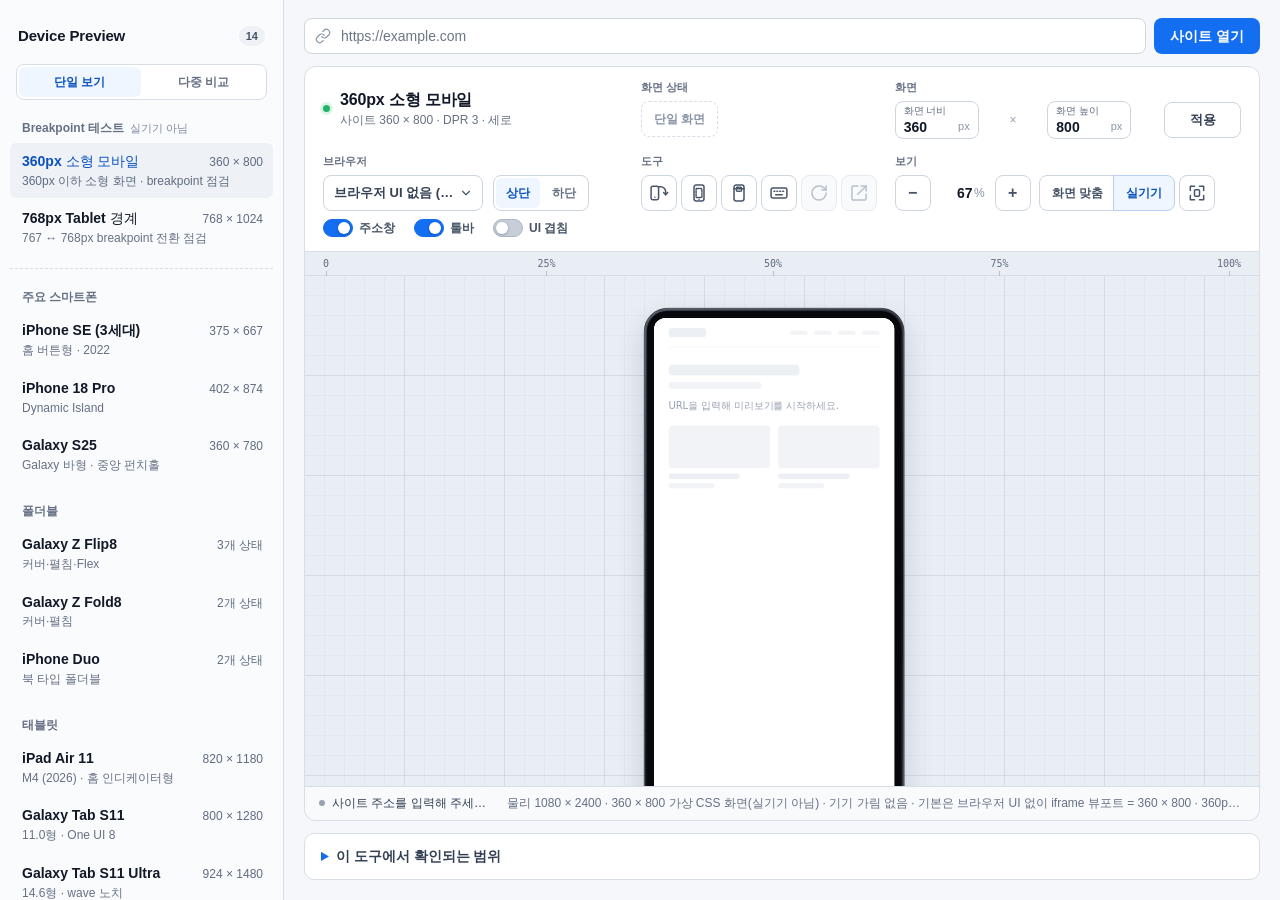
==== index.html @ 97ec73e8 "fix: 직접 설정 프레임 곡률 보정 - 직접 설정의 짧은 변이 768px 이상이면 neutral-tablet 적용 - 768px 미만에서는 기존 neutral 프레임 유지 - 회" ====
<!DOCTYPE html>
<html lang="ko">
<head>
  <meta charset="UTF-8">
  <meta name="viewport" content="width=device-width, initial-scale=1.0">
  <meta name="description" content="사이트를 여러 모바일·폴더블 CSS 뷰포트에서 확인하는 반응형 퍼블리싱 테스트 도구">
  <meta name="theme-color" content="#111827">
  <title>반응형 테스트랩</title>
  <link rel="icon" type="image/svg+xml" href="favicon.svg">
  <link rel="stylesheet" href="./styles.css">
</head>
<body>
  <a class="skip_link" href="#previewMain">미리보기 영역으로 건너뛰기</a>
  <div class="app_shell">
    <div class="workspace">
      <aside class="device_panel" aria-labelledby="deviceTitle">
        <!-- 좌측 패널 머리 = 제품명(이전 상단 header 의 브랜드). 패널 이름 "테스트 기기" 는 aside 의 접근성 이름으로만 유지 -->
        <div class="panel_head">
          <h1 class="brand_name">Device Preview</h1>
          <h2 class="sr_only" id="deviceTitle">테스트 기기</h2>
          <span class="device_count" id="deviceCount">0</span>
        </div>
        <!-- 보기 모드: 단일 보기(버튼 목록) / 다중 비교(체크박스 목록, 최대 4개) -->
        <fieldset class="mode_controls" id="viewModeControls">
          <legend class="sr_only">보기 모드</legend>
          <label><input type="radio" name="viewMode" value="single" checked><span>단일 보기</span></label>
          <label><input type="radio" name="viewMode" value="compare"><span>다중 비교</span></label>
        </fieldset>

        <!-- 기기 목록은 app.js 의 devices 데이터로 렌더링됩니다. 단일 보기는 button, 다중 비교는 checkbox 로 렌더링. -->
        <nav class="device_nav" id="deviceNav" aria-label="기기 프리셋"></nav>
      </aside>

      <main class="preview_main" id="previewMain">
        <!-- 작업 영역 첫 줄 = 사이트 주소(이전 상단 header 의 URL 폼). 오류 문구는 이 줄 아래에 뜬다 -->
        <div class="site_bar">
          <form class="site_form" id="siteForm" novalidate>
            <label class="sr_only" for="siteUrl">테스트할 사이트 주소</label>
            <span class="url_icon" aria-hidden="true">
              <svg viewBox="0 0 24 24"><path d="M10 13a5 5 0 0 0 7.54.54l3-3a5 5 0 0 0-7.07-7.07l-1.72 1.71M14 11a5 5 0 0 0-7.54-.54l-3 3a5 5 0 0 0 7.07 7.07l1.71-1.71"/></svg>
            </span>
            <input type="url" id="siteUrl" placeholder="https://example.com" autocomplete="url" spellcheck="false" aria-describedby="urlHelp urlError">
            <button type="submit" class="btn_primary">사이트 열기</button>
          </form>
          <p class="sr_only" id="urlHelp">주소에 프로토콜이 없으면 HTTPS로 연결합니다.</p>
          <p class="form_error" id="urlError" role="alert" hidden></p>
        </div>
        <!-- 실행 환경 경고: 부모 문서의 classic 스크롤바 폭이 0 이 아닐 때만 JS 가 hidden 해제(정상 overlay 환경에서는 공간 없음) -->
        <p class="env_notice" id="envNotice" role="status" hidden>
          <span id="envNoticeText"></span>
          <a href="#envHelp" class="env_notice_link" id="envNoticeLink">실행 방법</a>
        </p>
        <section class="control_panel" aria-label="미리보기 설정">
          <div class="current_device">
            <span class="state_dot" aria-hidden="true"></span>
            <div>
              <strong id="currentDevice">360px 소형 모바일</strong>
              <span id="currentMeta">360 × 800 · 세로</span>
            </div>
          </div>

          <!-- 접힘/펼침 상태. 단일 화면 기기에서도 자리를 유지해 다른 컨트롤 위치가 바뀌지 않게 한다. -->
          <fieldset class="fold_controls is_single" id="foldControls">
            <legend>화면 상태</legend>
            <div class="state_list" id="stateList"><span class="state_single">단일 화면</span></div>
          </fieldset>

          <!-- 그룹 제목(.ctrl_title) 은 시각 표시용 — 그룹 이름은 role="group" 의 aria-label 이 전달하므로 aria-hidden 으로 중복 낭독을 막는다 -->
          <div class="size_controls" role="group" aria-label="화면">
            <span class="ctrl_title" aria-hidden="true">화면</span>
            <div class="size_field">
              <label for="viewportWidth">화면 너비</label>
              <input type="number" id="viewportWidth" min="240" max="2560" step="1" value="390" inputmode="numeric">
              <span>px</span>
            </div>
            <span class="size_cross" aria-hidden="true">×</span>
            <div class="size_field">
              <label for="viewportHeight">화면 높이</label>
              <input type="number" id="viewportHeight" min="240" max="2560" step="1" value="844" inputmode="numeric">
              <span>px</span>
            </div>
            <button type="button" class="btn_apply" id="applySize">적용</button>
          </div>

          <!-- 브라우저 UI: 1행 브라우저 선택 · 주소창 위치, 2행 주소창 · 툴바 · UI 겹침 (grid-area 로 배치, DOM 순서는 탭 순서) -->
          <div class="browser_controls" role="group" aria-label="브라우저">
            <span class="ctrl_title" aria-hidden="true">브라우저</span>
            <label class="sr_only" for="browserSelect">브라우저 종류</label>
            <select class="browser_select" id="browserSelect"></select>
            <!-- Safari(macOS) 버전: MacBook 에서 데스크톱 Safari 를 고른 경우에만 표시. "Safari 호환성 검사" 의 기준 버전이며, 미리보기 렌더링 엔진(Chrome) 은 바뀌지 않는다 -->
            <div class="safari_version" id="safariVersionRow" hidden>
              <label class="seg_label" for="safariVersion">Safari 버전</label>
              <select class="safari_version_select" id="safariVersion" title="Safari 호환성 검사 기준 버전 — CSS 지원 데이터(MDN) 를 이 버전으로 비교합니다. 미리보기 렌더링은 Chrome 그대로입니다"></select>
            </div>
            <!-- 브라우저 설정 버튼: MacBook + Safari(macOS) 에서만 보인다(CSS). 아래 .browser_settings 를 popover 로 연다 -->
            <button type="button" class="browser_settings_btn" id="browserSettingsBtn" aria-expanded="false" aria-controls="browserSettings">
              <svg aria-hidden="true"><use href="#icon-sliders"></use></svg><span>설정</span>
            </button>
            <!-- 주소창 · 위치 · 툴바 · UI 겹침. 평소에는 display: contents 라 그룹 그리드에 그대로 배치되고, MacBook + Safari 에서만 같은 요소가 popover 로 보인다(컨트롤 복제 없음) -->
            <div class="browser_settings" id="browserSettings" role="group" aria-label="브라우저 설정">
              <label class="switch_control switch_address">
                <input type="checkbox" id="addressBarToggle" checked>
                <span>주소창</span>
              </label>
              <fieldset class="position_controls" id="urlPositionControls">
                <legend class="sr_only">주소창 위치 (세로 모드)</legend>
                <label><input type="radio" name="urlPosition" value="top"><span>상단</span></label>
                <label><input type="radio" name="urlPosition" value="bottom" checked><span>하단</span></label>
              </fieldset>
              <label class="switch_control switch_toolbar">
                <input type="checkbox" id="bottomBarToggle" checked>
                <span>툴바</span>
              </label>
              <label class="switch_control switch_overlay" title="브라우저 UI를 콘텐츠 위에 겹쳐 100vh·하단 고정 요소 가림을 확인합니다">
                <input type="checkbox" id="uiOverlayToggle" aria-describedby="overlayHelp">
                <span>UI 겹침</span>
              </label>
            </div>
            <span class="sr_only" id="overlayHelp">켜면 주소창과 툴바가 사이트 영역을 줄이지 않고 콘텐츠 위에 겹쳐 표시되어 100vh 기준 하단 가림을 확인할 수 있습니다.</span>
            <!-- iOS Safari 실측 viewport 설정: 실측 데이터가 있는 기기(iPhone 18 Pro + Safari) 에서만 표시. iframe 크기 계산에만 쓰이며 대상 사이트의 meta viewport 를 바꾸지 않는다 -->
            <div class="safari_controls" id="safariControls" hidden>
              <fieldset class="position_controls" title="설정 › 앱 › Safari › 탭 레이아웃. iPhone 17 Pro 실기기 측정값으로 사이트 영역을 계산합니다">
                <legend class="sr_only">Safari 탭 레이아웃</legend>
                <span class="seg_label" aria-hidden="true">Safari</span>
                <label><input type="radio" name="safariLayout" value="compact" checked><span>Compact</span></label>
                <label><input type="radio" name="safariLayout" value="top"><span>Top</span></label>
              </fieldset>
              <fieldset class="position_controls" title="테스트할 사이트의 meta viewport-fit. 기본(auto) 은 safe-area 를 뺀 폭(iPhone 가로 좌우 · iPhone Duo 측면 Safari UI 쪽 — Duo 는 기존 safe-area 데이터로 만든 시뮬레이션), cover 는 화면 전체 폭입니다(iframe 안의 meta 는 바꾸지 않음)">
                <legend class="sr_only">대상 사이트 viewport-fit</legend>
                <span class="seg_label" aria-hidden="true">viewport-fit</span>
                <label><input type="radio" name="viewportFit" value="auto" checked><span>auto</span></label>
                <label><input type="radio" name="viewportFit" value="cover"><span>cover</span></label>
              </fieldset>
            </div>
          </div>

          <!-- 아이콘 규칙: 24×24 viewBox · 전역 svg 스타일(outline, stroke 1.8, currentColor) · aria-hidden, 의미는 버튼 aria-label 이 전달.
               경로는 body 끝의 SVG sprite(<symbol>) 에 한 번만 정의하고 <use> 로 참조 (다중 비교 카드와 공유) -->
          <div class="tool_actions" role="group" aria-label="도구">
            <span class="ctrl_title" aria-hidden="true">도구</span>
            <button type="button" class="icon_btn" id="rotateBtn" aria-label="가로·세로 회전" aria-pressed="false" title="가로·세로 회전">
              <svg viewBox="0 0 24 24" aria-hidden="true"><use href="#icon-rotate"/></svg>
            </button>
            <button type="button" class="icon_btn" id="safeAreaBtn" aria-label="safe-area 가이드 표시" aria-pressed="false" title="safe-area 가이드 표시">
              <svg viewBox="0 0 24 24" aria-hidden="true"><use href="#icon-safe-area"/></svg>
            </button>
            <!-- 가림 검사(단일 보기): 위험 영역(하드웨어 컷아웃 · OS UI · 브라우저 UI · safe-area) 표시 + 같은 출처 페이지의 fixed / 붙어 있는 sticky 요소 겹침 자동 검사 -->
            <button type="button" class="icon_btn" id="occlusionBtn" aria-label="가림 검사" aria-pressed="false" title="가림 검사 — 위험 영역 표시 · fixed / sticky 요소 겹침 자동 검사(같은 출처 페이지만)">
              <svg viewBox="0 0 24 24" aria-hidden="true"><use href="#icon-occlusion"/></svg>
            </button>
            <!-- 가상 키보드 영역 시뮬레이션(2026-10-21): 실제 OS 키보드 에뮬레이션이 아니라 사용자 조절 높이의 하단 영역(화면 축소 / 겹침). MacBook 에서는 CSS 로 숨김 · 켜짐 상태는 저장하지 않음 -->
            <button type="button" class="icon_btn keyboard_btn" id="keyboardBtn" aria-label="가상 키보드 영역 시뮬레이션" aria-pressed="false" title="가상 키보드 영역 시뮬레이션 — 실제 OS 키보드가 아니라, 사용자가 정한 높이만큼 화면 아래를 줄이거나 가리는 테스트 영역">
              <svg viewBox="0 0 24 24" aria-hidden="true"><use href="#icon-keyboard"/></svg>
            </button>
            <!-- Safari 호환성 검사(2026-10-15, 가림 검사와 별개): 같은 출처 페이지의 CSS 를 선택한 Safari 버전의 지원 데이터(MDN browser-compat-data) 와 비교. 데스크톱 Safari(MacBook) 단일 보기에서만 사용 -->
            <button type="button" class="icon_btn compat_btn" id="compatBtn" aria-label="Safari 호환성 검사" aria-pressed="false" title="Safari 호환성 검사 — MacBook 에서 Safari 를 고르면 사용할 수 있습니다" disabled>
              <svg viewBox="0 0 24 24" aria-hidden="true"><use href="#icon-compat"/></svg>
            </button>
            <button type="button" class="icon_btn" id="refreshBtn" aria-label="미리보기 새로고침" title="미리보기 새로고침" disabled>
              <svg viewBox="0 0 24 24" aria-hidden="true"><use href="#icon-refresh"/></svg>
            </button>
            <a class="icon_btn is_disabled" id="openLink" href="#" target="_blank" rel="noopener noreferrer" aria-label="사이트를 새 창에서 열기" title="사이트를 새 창에서 열기" aria-disabled="true" tabindex="-1">
              <svg viewBox="0 0 24 24" aria-hidden="true"><use href="#icon-external"/></svg>
            </a>
          </div>

          <!-- 보기 그룹: 표시 배율(도구 그룹 다음 → 탭 순서 도구 → 보기) -->
          <div class="view_controls" role="group" aria-label="보기">
            <span class="ctrl_title" aria-hidden="true">보기</span>
            <!-- 표시 배율: 기기 프레임 전체의 시각적 배율(transform: scale) 만 바꾼다. iframe CSS 뷰포트·미디어 쿼리·DPR 은 변하지 않는다.
                 100% = 기기 CSS 1px 을 PC 브라우저 CSS 1px 로 1:1 표시(물리 크기 아님). '실기기' 만 공개 화면 크기(inch) 기준 물리 근사 배율 -->
            <fieldset class="scale_controls" aria-describedby="scaleHelp">
              <legend class="sr_only">미리보기 표시 배율</legend>
              <button type="button" class="scale_btn" id="scaleDownBtn" aria-label="표시 배율 5% 줄이기" title="−5%">−</button>
              <label class="scale_field" title="표시 배율 (25~200%, 5% 단위). 100% = 기기 CSS 1:1 — 실제 기기 물리 크기가 아닙니다">
                <span class="sr_only">표시 배율 (%)</span>
                <input type="text" id="scaleInput" value="100" inputmode="numeric" pattern="[0-9]*" maxlength="3" autocomplete="off" aria-valuemin="25" aria-valuemax="200">
                <span class="scale_unit" aria-hidden="true">%</span>
              </label>
              <button type="button" class="scale_btn" id="scaleUpBtn" aria-label="표시 배율 5% 키우기" title="+5%">+</button>
              <button type="button" class="scale_mode" id="scaleFitBtn" aria-pressed="false" title="미리보기 영역에 기기 전체가 들어오도록 자동 축소 (창 크기·기기 변경 시 재계산)">화면 맞춤</button>
              <button type="button" class="scale_mode" id="scaleDeviceBtn" aria-pressed="false" title="공개 화면 크기(inch)로 계산한 실기기 물리 크기 근사 (모니터·Windows 배율에 따라 오차)">실기기</button>
            </fieldset>
            <p class="sr_only" id="scaleHelp">100%는 기기 CSS 픽셀을 PC 브라우저 CSS 픽셀과 1:1로 표시하는 배율입니다. 실제 기기의 물리 크기가 아니며, iframe 뷰포트와 미디어 쿼리 결과는 배율과 무관합니다. 수동 배율은 창 크기가 바뀌어도 유지됩니다.</p>
            <!-- 기기만 보기: 주변 UI 를 숨기고 미리보기 스테이지만 창 전체에 둔다(배율 모드는 그대로). 전용 보기에서는 같은 버튼이 CSS 로 화면 우측 상단에 고정되어 "전체 UI 보기" 로 쓰인다 -->
            <button type="button" class="icon_btn device_only_btn" id="deviceOnlyBtn" aria-pressed="false" title="기기만 보기 — 주변 UI 를 숨기고 미리보기를 창 전체로">
              <svg viewBox="0 0 24 24" aria-hidden="true"><use href="#icon-device-only"/></svg>
              <span class="device_only_label">기기만 보기</span>
            </button>
          </div>
          <p class="size_error" id="sizeError" role="alert" hidden></p>
        </section>

        <section class="preview_area" id="previewArea" aria-labelledby="previewTitle" data-view-mode="single">
          <h2 class="sr_only" id="previewTitle">사이트 반응형 미리보기</h2>
          <div class="ruler_top" aria-hidden="true"><span>0</span><span>25%</span><span>50%</span><span>75%</span><span>100%</span></div>
          <!-- 다중 비교 모드 전용 바: 선택 개수(라이브 리전) · 동기화 옵션 · 안내 -->
          <div class="compare_bar" id="compareBar" hidden>
            <span class="compare_count" id="compareCount" aria-live="polite">비교 기기 0 / 4</span>
            <fieldset class="sync_controls">
              <legend class="sr_only">동기화 옵션</legend>
              <label class="switch_control"><input type="checkbox" id="syncScroll" checked aria-describedby="compareNote"><span>스크롤 동기화</span></label>
              <label class="switch_control"><input type="checkbox" id="syncRotate" checked><span>회전 동기화</span></label>
              <label class="switch_control"><input type="checkbox" id="syncRefresh" checked><span>새로고침 동기화</span></label>
            </fieldset>
            <span class="compare_note" id="compareNote"></span>
          </div>
          <div class="preview_stage" id="previewStage">
            <!-- 단일 보기: 기기 셸은 #deviceShellTemplate 에서 생성되어 이 컨테이너에 들어갑니다 (id 는 JS 가 부여). -->
            <div class="preview_mount" id="previewMount"></div>
            <!-- 다중 비교: 선택한 기기마다 #compareItemTemplate 을 복제해 CSS Grid 로 배치 -->
            <div class="compare_grid" id="compareGrid" hidden></div>
            <p class="compare_empty" id="compareEmpty" hidden>왼쪽 기기 목록에서 비교할 기기를 최대 4개까지 선택해 주세요.</p>
          </div>
          <div class="preview_footer">
            <div class="load_status" aria-live="polite">
              <span class="status_icon" aria-hidden="true"></span>
              <span id="frameStatus">사이트 주소를 입력해 주세요.</span>
            </div>
            <!-- 가림 검사 결과 한 줄(검사를 켰을 때만 표시) -->
            <span class="occlusion_status" id="occlusionStatus" hidden>
              <span class="occlusion_text" id="occlusionText"></span>
              <button type="button" class="occlusion_recheck" id="occlusionListBtn" aria-expanded="false" aria-controls="occlusionList" hidden>결과 보기</button>
              <button type="button" class="occlusion_recheck" id="occlusionRecheck">다시 검사</button>
              <button type="button" class="occlusion_recheck" id="occlusionCopy">리포트 복사</button>
            </span>
            <!-- 가림 요소 목록(같은 출처 검사 결과가 있을 때만). 항목을 누르면 미리보기의 가림 레이어 위에 그 요소의 현재 위치를 잠시 강조한다(사이트 DOM 은 건드리지 않음) -->
            <div class="occlusion_list" id="occlusionList" role="region" aria-label="가림 요소 목록" hidden>
              <ol class="occlusion_items" id="occlusionItems"></ol>
              <p class="occlusion_list_note" id="occlusionListNote" aria-live="polite"></p>
            </div>
            <!-- 리포트 직접 복사(클립보드 API · execCommand 가 모두 막혔을 때만): 이미 만든 리포트 문자열만 담는다 -->
            <div class="occlusion_list occlusion_copy_box" id="occlusionCopyBox" role="region" aria-label="가림 검사 리포트 직접 복사" hidden>
              <p class="occlusion_list_note">자동 복사가 막혔습니다 — 아래 내용을 선택해 직접 복사해 주세요.</p>
              <textarea class="occlusion_copy_text" id="occlusionCopyText" readonly rows="10" aria-label="가림 검사 리포트"></textarea>
              <button type="button" class="occlusion_recheck" id="occlusionCopyClose">닫기</button>
            </div>
            <!-- Safari 호환성 검사 결과 한 줄 · 결과 목록(가림 검사와 같은 모양, 별도 기능) -->
            <span class="occlusion_status compat_status" id="compatStatus" hidden>
              <span class="occlusion_text" id="compatText"></span>
              <button type="button" class="occlusion_recheck" id="compatListBtn" aria-expanded="false" aria-controls="compatList" hidden>결과 보기</button>
              <button type="button" class="occlusion_recheck" id="compatRecheck">다시 검사</button>
            </span>
            <div class="occlusion_list compat_list" id="compatList" role="region" aria-label="Safari 호환성 검사 결과" hidden>
              <p class="compat_note" id="compatNote"></p>
              <ol class="compat_items" id="compatItems"></ol>
            </div>
            <!-- 가상 키보드 상태 한 줄 · 설정(키보드를 켰을 때만) -->
            <span class="occlusion_status keyboard_status" id="keyboardStatus" hidden>
              <span class="occlusion_text" id="keyboardText"></span>
              <button type="button" class="occlusion_recheck" id="keyboardSettingsBtn" aria-expanded="false" aria-controls="keyboardSettings">설정</button>
            </span>
            <div class="occlusion_list keyboard_settings" id="keyboardSettings" role="group" aria-label="가상 키보드 설정" hidden>
              <p class="keyboard_settings_title">가상 키보드 <span>시뮬레이션</span></p>
              <fieldset class="position_controls keyboard_mode">
                <legend class="sr_only">키보드가 차지하는 방식</legend>
                <label title="키보드 높이만큼 사이트 viewport(iframe) 높이를 줄입니다 — 100vh · fixed bottom 이 줄어든 화면에 맞춰지는지 확인"><input type="radio" name="keyboardMode" value="resize" checked><span>화면 축소</span></label>
                <label title="사이트 크기는 그대로 두고 키보드 영역만 화면 아래를 덮습니다 — 하단 fixed 요소 · 입력창이 가려지는지 확인"><input type="radio" name="keyboardMode" value="overlay"><span>겹침</span></label>
              </fieldset>
              <label class="keyboard_height">
                <span>높이(사용자 조절값)</span>
                <input type="number" id="keyboardHeight" min="80" max="900" step="10" inputmode="numeric" aria-describedby="keyboardNote">
                <span>px</span>
              </label>
              <p class="keyboard_note" id="keyboardNote" aria-live="polite"></p>
            </div>
            <span id="presetNote">일반형 iPhone 반응형 점검값</span>
          </div>
        </section>

        <details class="test_notice">
          <summary>이 도구에서 확인되는 범위</summary>
          <div class="notice_content">
            <p><strong>확인 가능</strong> 기기별 CSS 화면과 사이트 표시 영역, 물리 해상도·DPR 정보, 미디어쿼리, 줄바꿈, 레이아웃, 가로 스크롤, 브라우저 상태바·주소창·툴바·홈 인디케이터에 의해 줄어드는 영역, 가로 모드에서 safe-area 만큼 줄어드는 폭(iOS Safari·Android Chrome 기본 동작)</p>
            <p><strong>브라우저 UI</strong> Safari·Chrome·Samsung Internet 의 일반적인 UI 높이를 바탕으로 한 근사치입니다. 주소창 스위치를 끄면 스크롤로 URL 바가 숨은 상태(상태바·홈 인디케이터는 유지)가 됩니다. <strong>UI 겹침</strong>을 켜면 URL 바와 툴바가 사이트 영역을 줄이지 않고 콘텐츠 위에 겹쳐지므로, 실기기에서 <code>100vh</code>·하단 고정 요소가 브라우저 UI에 가려지는 현상을 확인할 수 있습니다.</p>
            <p><strong>다중 비교</strong> 왼쪽 상단에서 ‘다중 비교’를 선택하면 기기를 최대 4개까지 체크해 나란히 볼 수 있습니다. URL·새로고침·회전·브라우저 UI·주소창 위치·safe-area 가이드·배율은 모든 기기에 함께 적용되고, 카드마다 회전·새로고침·화면 상태·제거를 개별로 조작할 수 있습니다. <strong>스크롤 동기화</strong>는 각 문서의 스크롤 비율(scrollTop ÷ 스크롤 가능 높이)로 맞추며, 브라우저 보안 정책상 이 도구와 <em>같은 출처(same-origin)</em>에서 열린 페이지에서만 동작합니다.</p>
            <p><strong>safe-area 가이드</strong> iframe 안의 페이지는 <code>env(safe-area-inset-*)</code> 값을 받을 수 없으므로, 노치·다이내믹 아일랜드·펀치홀·홈 인디케이터가 차지하는 영역을 빗금 가이드로 표시합니다. 가이드와 겹치는 콘텐츠는 실기기에서 가려질 수 있습니다.</p>
            <p><strong>실기기 배율</strong> 공개된 화면 크기와 CSS 뷰포트를 기준으로 계산한 물리 크기 근사값입니다. 모니터 크기와 운영체제 배율에 따라 실제 크기와 차이가 날 수 있습니다.</p>
            <p id="envHelp"><strong>실행 환경</strong> Windows 기본 스크롤바는 미리보기 화면 안의 콘텐츠 폭을 차지해 실제 휴대폰보다 좁게 배치됩니다(예: 360 기기에서 345). <code>device_preview</code> 폴더를 VS Code 로 열고 Go Live 로 실행하면 전용 Chrome 창이 overlay 스크롤바 모드(<code>--enable-features=OverlayScrollbar</code>)로 열려 실기기와 같은 폭으로 표시됩니다. 상단에 실행 환경 경고가 보이면 현재 결과의 콘텐츠 폭이 실기기와 다를 수 있습니다.</p>
            <p><strong>실기기 확인 필요</strong> iframe에서 바꿀 수 없는 UA, 실제 DPR 렌더링, 터치·<code>hover</code>·<code>pointer</code> 미디어, safe-area 환경변수, <code>dvh/svh/lvh</code> 단위, 대상 페이지의 <code>&lt;meta name="viewport"&gt;</code> 처리, 실제 OS 가상 키보드(도구의 키보드 버튼은 사용자 조절 높이의 근사 시뮬레이션), 브라우저 자동 숨김, 실제 힌지·화면 분할 API. 스크롤바는 위 ‘실행 환경’을 참고하세요.</p>
            <p>브라우저 UI와 검은 노치·카메라·접힘선은 콘텐츠와 가시 영역을 확인하기 위한 시각적 근사치이므로 최종 검수는 실기기에서 진행해 주세요.</p>
            <p>화면이 비어 있다면 대상 사이트가 <code>X-Frame-Options</code> 또는 <code>CSP frame-ancestors</code>로 iframe 표시를 막은 경우일 수 있습니다. 이때는 오른쪽 위 새 창 버튼으로 확인해 주세요.</p>
          </div>
        </details>
      </main>
    </div>
  </div>

  <!-- 컨트롤 아이콘 sprite: 24×24, outline. 컨트롤 패널과 다중 비교 카드가 <use href="#icon-…"> 로 공유 -->
  <svg class="icon_sprite" aria-hidden="true" focusable="false" style="position:absolute;width:0;height:0;overflow:hidden">
    <!-- 회전: 세로 스마트폰 + 시계 방향 회전 화살표 -->
    <symbol id="icon-rotate" viewBox="0 0 24 24"><rect x="2.5" y="4" width="9" height="16" rx="2"/><path d="M7 17h.01"/><path d="M11.5 4.5h2.5a6 6 0 0 1 6 6V14"/><path d="M17.5 11.5 20 14l2.5-2.5"/></symbol>
    <!-- safe-area 가이드: 스마트폰 + 안쪽 점선 안전 영역 -->
    <symbol id="icon-keyboard" viewBox="0 0 24 24"><rect x="2.5" y="6" width="19" height="12" rx="2"/><path d="M6 10h1M9.5 10h1M13 10h1M16.5 10h1M8 14h8"/></symbol>
    <symbol id="icon-occlusion" viewBox="0 0 24 24"><rect x="6" y="2.5" width="12" height="19" rx="2.5"/><path d="M6 7h12"/><rect x="9" y="5" width="6" height="5" rx="1" stroke-dasharray="2 1.5"/></symbol>
    <symbol id="icon-safe-area" viewBox="0 0 24 24"><rect x="6" y="2.5" width="12" height="19" rx="2.5"/><rect x="8.5" y="6.5" width="7" height="11" rx="1" stroke-dasharray="2 1.5"/><path d="M12 19.5h.01"/></symbol>
    <!-- 새로고침: 단일 시계 방향 화살표 -->
    <symbol id="icon-refresh" viewBox="0 0 24 24"><path d="M20.5 12a8.5 8.5 0 1 1-8.5-8.5c2.4 0 4.6.98 6.2 2.6L20.5 8.4"/><path d="M20.5 3.5v4.9h-4.9"/></symbol>
    <!-- 새 창: 사각형 + 우상향 화살표 -->
    <symbol id="icon-compat" viewBox="0 0 24 24"><path d="m8 7-5 5 5 5"/><path d="m16 7 5 5-5 5"/><path d="m9.5 12.5 2 2 3.5-4.5"/></symbol>
    <symbol id="icon-device-only" viewBox="0 0 24 24"><path d="M4 9V4h5"/><path d="M15 4h5v5"/><path d="M20 15v5h-5"/><path d="M9 20H4v-5"/><rect x="9" y="8" width="6" height="8" rx="1.2"/></symbol>
    <symbol id="icon-external" viewBox="0 0 24 24"><path d="M14.5 3.5h6v6"/><path d="M10.5 13.5l10-10"/><path d="M20.5 13.5v5a2 2 0 0 1-2 2h-13a2 2 0 0 1-2-2v-13a2 2 0 0 1 2-2h5"/></symbol>
    <!-- 제거: X -->
    <symbol id="icon-sliders" viewBox="0 0 24 24"><path d="M4 7h9M17 7h3M4 17h3M11 17h9"/><circle cx="15" cy="7" r="2"/><circle cx="9" cy="17" r="2"/></symbol>
    <symbol id="icon-close" viewBox="0 0 24 24"><path d="M6 6l12 12M18 6 6 18"/></symbol>
  </svg>

  <!--
    기기 셸 템플릿 (단일 보기·다중 비교 공용). app.js 의 mountShell() 이 복제한다.
    screen_wrap: 6행 grid (상태바 / 상단 URL / 사이트 / 하단 URL / 툴바 / 홈 인디케이터) × 3열 (좌 safe-area / 사이트 / 우 safe-area).
    각 밴드의 행 높이는 app.js 가 CSS 변수로 지정하고, 0px 밴드는 hidden 처리된다.
  -->
  <template id="deviceShellTemplate">
    <div class="device_shell" data-frame="neutral" data-cutout="none" data-hinge="none" data-orientation="portrait" data-safe-guide="false">
      <div class="frame_detail" aria-hidden="true">
        <span class="frame_speaker"></span>
        <span class="frame_camera"></span>
        <span class="frame_sensor"></span>
        <span class="home_button"></span>
        <span class="side_key key_volume"></span>
        <span class="side_key key_power"></span>
        <!-- 데이터 기반 키(controls.keys) 전용: 두 번째 볼륨 키 · 액션 버튼 · 커넥터 슬롯(controls.port). family 기본 키 배치에서는 표시되지 않음 -->
        <span class="side_key side_key_extra key_volume_b"></span>
        <span class="side_key side_key_extra key_action"></span>
        <span class="frame_port"></span>
        <!-- 힌지 커버: frameProfiles[*].hingeBody. spine(접힌 북타입의 스파인, 셸 바깥) / seam(펼침 상태 테두리 접합선). 바디·디스플레이·접힘선과 별개 레이어 -->
        <span class="hinge_body"></span>
      </div>
      <div class="screen_wrap" data-browser="android-chrome" data-platform="any" data-url-position="top" data-ui-mode="shrink">
        <!-- OS 상태바(시간·신호·Wi-Fi·배터리). 플랫폼별 표시는 app.js updateStatusBar() 가 data-status-* 로 지정.
             아이콘은 자체 SVG: 동일한 높이 체계(--status-icon-size) · currentColor · 셀룰러는 bars(iOS)/wedge(Android) 중 CSS 로 선택 -->
        <div class="ui_band band_status" aria-hidden="true">
          <span class="status_time">9:41</span>
          <span class="status_icons">
            <svg class="sb_icon icon_cellular" viewBox="0 0 18 12">
              <!-- iOS 4막대: 높이 비 .38/.555/.80/1 = Apple iOS 26(iPhone 16 Pro) · iOS 15(SE) 공식 이미지 공통 실측(2026-10-07; 이전 3.5/6/8.8/12) · bars = 피치 4.9(SE 실측 4.5pt @11 과 일치) · bars-wide = iOS 26 iPhone 피치 5.35 · 막대 3.3(viewBox 19.35×12) -->
              <g class="cellular_bars"><rect x="0" y="7.45" width="3.2" height="4.55" rx=".9"/><rect x="4.9" y="5.35" width="3.2" height="6.65" rx=".9"/><rect x="9.8" y="2.4" width="3.2" height="9.6" rx=".9"/><rect x="14.7" y="0" width="3.2" height="12" rx=".9"/></g>
              <!-- bars-high: 막대 폭·피치는 bars 와 같고 짧은 막대가 높다(높이 비 .472/.627/.813/1) — iPhone 18 Pro 공식 이미지 2장 실측(2026-10-08), 프로필 cellularStyle 로만 선택 -->
              <g class="cellular_bars_high"><rect x="0" y="6.34" width="3.2" height="5.66" rx=".9"/><rect x="4.9" y="4.48" width="3.2" height="7.52" rx=".9"/><rect x="9.8" y="2.24" width="3.2" height="9.76" rx=".9"/><rect x="14.7" y="0" width="3.2" height="12" rx=".9"/></g>
              <g class="cellular_bars_wide"><rect x="0" y="7.45" width="3.3" height="4.55" rx=".9"/><rect x="5.35" y="5.35" width="3.3" height="6.65" rx=".9"/><rect x="10.7" y="2.4" width="3.3" height="9.6" rx=".9"/><rect x="16.05" y="0" width="3.3" height="12" rx=".9"/></g>
              <g class="cellular_wedge"><path class="wedge_bg" d="M17.2 0 0 12h17.2z"/><path class="wedge_fill" d="M17.2 3.4 4.9 12h12.3z"/></g>
              <!-- One UI 가는 4막대(viewBox 는 JS 가 0 0 11 12 로 바꿈): 사용자 Fold8 실기기 캡처(2.25px/CSS) 실측 — 막대 1.6 · 피치 3.13 · 높이 3.1/6.0/9.1/12 · 전체 11.1 (2026-10-07; 이전 막대 2.2 · 피치 2.95 는 S25 렌더 기준이라 막대가 굵었음) -->
              <g class="cellular_bars_thin"><rect x="0" y="8.9" width="1.6" height="3.1" rx=".8"/><rect x="3.13" y="6" width="1.6" height="6" rx=".8"/><rect x="6.27" y="2.9" width="1.6" height="9.1" rx=".8"/><rect x="9.4" y="0" width="1.6" height="12" rx=".8"/></g>
            </svg>
            <!-- Wi-Fi 형상은 OS 별로 다르다(data-wifi-style, viewBox 는 JS): arcs = 가는 호 3개(표준 Android·범용, 기존) · fan = iOS 90° 부채꼴 3조각(채움) · oneui = One UI 두꺼운 호 3개 + 점 -->
            <svg class="sb_icon icon_wifi" viewBox="0 0 17 12"><g class="wifi_arcs"><path d="M1.4 4.4a10.4 10.4 0 0 1 14.2 0"/><path d="M4.1 7.2a6.4 6.4 0 0 1 8.8 0"/><path d="M6.7 9.9a2.7 2.7 0 0 1 3.6 0"/></g><g class="wifi_fan"><path d="M8.5 11.65L5.67 8.82A4 4 0 0 1 11.33 8.82Z"/><path d="M4.29 7.44A5.95 5.95 0 0 1 12.71 7.44L13.98 6.17A7.75 7.75 0 0 0 3.02 6.17Z"/><path d="M1.75 4.9A9.55 9.55 0 0 1 15.25 4.9L16.49 3.66A11.3 11.3 0 0 0 .51 3.66Z"/></g><g class="wifi_oneui"><path d="M5.05 7.69A3.3 3.3 0 0 1 9.95 7.69"/><path d="M2.89 5.75A6.2 6.2 0 0 1 12.11 5.75"/><path d="M.92 3.98A8.85 8.85 0 0 1 14.08 3.98"/><circle cx="7.5" cy="9.9" r="1.05"/></g></svg>
            <span class="status_percent" hidden></span>
            <span class="status_pill" hidden></span>
            <svg class="sb_icon icon_battery" viewBox="0 0 27 13"><rect class="battery_body" x=".6" y=".6" width="22.8" height="11.8" rx="3.2"/><rect class="battery_fill" x="2.5" y="2.5" width="15.6" height="8" rx="1.7"/><path class="battery_tip" d="M25 4.3v4.4c.9-.3 1.5-1.1 1.5-2.2S25.9 4.6 25 4.3z"/></svg>
          </span>
        </div>
        <div class="ui_band band_url" aria-hidden="true">
          <div class="browser_address">
            <span class="browser_lock">
              <svg viewBox="0 0 24 24"><rect x="5" y="10" width="14" height="10" rx="3"/><path d="M8 10V7a4 4 0 0 1 8 0v3"/></svg>
            </span>
            <span class="browser_url">example.com</span>
            <span class="browser_reload">
              <svg viewBox="0 0 24 24"><path d="M20 11a8 8 0 1 0-2.3 5.7M20 4v7h-7"/></svg>
            </span>
            <!-- Chrome (iOS) 옴니박스 후행 공유 아이콘 (ios-chrome 에서만 표시, 새로고침 대신) -->
            <span class="browser_share">
              <svg viewBox="0 0 24 24"><path d="M12 15V4M8 8l4-4 4 4M5 12v7a2 2 0 0 0 2 2h10a2 2 0 0 0 2-2v-7"/></svg>
            </span>
          </div>
        </div>
        <div class="site_view">
          <iframe title="사이트 반응형 미리보기"></iframe>
          <!-- 가상 키보드 영역(시뮬레이션): 키 배열을 그리지 않는 중립 영역. 위 손잡이를 끌어 높이 조절(키보드 사용자는 푸터의 설정 패널 숫자 입력) -->
          <div class="kb_sim" aria-hidden="true" hidden>
            <span class="kb_handle"></span>
            <span class="kb_label">가상 키보드 영역</span>
            <span class="kb_value"></span>
          </div>
        </div>
        <div class="ui_band band_toolbar" aria-hidden="true">
          <span class="tb_back"><svg viewBox="0 0 24 24"><path class="chev" d="m15 18-6-6 6-6"/><path class="arrow" d="M20 12H4M10 6l-6 6 6 6"/></svg></span>
          <span class="tb_forward"><svg viewBox="0 0 24 24"><path class="chev" d="m9 18 6-6-6-6"/><path class="arrow" d="M4 12h16M14 6l6 6-6 6"/></svg></span>
          <!-- Chrome (iOS) 새 탭 + (원형 배경), ios-chrome 에서만 표시 -->
          <span class="tb_new"><svg viewBox="0 0 24 24"><path d="M12 5v14M5 12h14"/></svg></span>
          <span class="tb_home"><svg viewBox="0 0 24 24"><path d="M3 11 12 4l9 7v9h-6v-6H9v6H3z"/></svg></span>
          <span class="tb_share"><svg viewBox="0 0 24 24"><path d="M12 15V4M8 8l4-4 4 4M5 12v7a2 2 0 0 0 2 2h10a2 2 0 0 0 2-2v-7"/></svg></span>
          <span class="tb_bookmark"><svg viewBox="0 0 24 24"><path d="M6 3h12v18l-6-4-6 4z"/></svg></span>
          <span class="tab_count">1</span>
          <span class="tb_menu"><svg viewBox="0 0 24 24"><circle cx="12" cy="5" r="1"/><circle cx="12" cy="12" r="1"/><circle cx="12" cy="19" r="1"/></svg></span>
        </div>
        <div class="ui_band band_home" aria-hidden="true">
          <span class="home_indicator"></span>
          <!-- Android 3버튼 내비(frameProfiles navigation:'buttons') — 최근 앱 · 홈 · 뒤로 -->
          <span class="nav_buttons"><span class="nav_recent"></span><span class="nav_home"></span><span class="nav_back"></span></span>
        </div>
        <span class="hinge_line" aria-hidden="true"></span>
        <!-- iPhone Duo(iOS 27) 코너 상태 클러스터(OS UI 레이어): 가로 상태바 밴드 대신 statusBarProfiles.duo(layout:'corner') 가 쓴다.
             시간 → 링(아래가 트인 호 + 안쪽 Wi-Fi) → 호 틈의 셀룰러 점. 링 SVG 기하는 app.js updateStatusCluster() 가 프로필 값으로 만든다 -->
        <div class="status_cluster" aria-hidden="true" hidden>
          <span class="cluster_time">9:41</span>
          <svg class="cluster_ring" viewBox="0 0 40 40">
            <path class="ring_arc"/>
            <g class="ring_wifi"><path d="M1.4 4.4a10.4 10.4 0 0 1 14.2 0"/><path d="M4.1 7.2a6.4 6.4 0 0 1 8.8 0"/><path d="M6.7 9.9a2.7 2.7 0 0 1 3.6 0"/></g>
            <g class="ring_dots"></g>
          </svg>
        </div>
        <!-- 세로 Dynamic Island(Live Activity 확장 상태, OS UI 레이어): 하드웨어 컷아웃(.screen_cutout) 과 별개 요소. 위치·크기는 statusBar.island -->
        <span class="dynamic_island" aria-hidden="true" hidden><i class="island_lens"></i></span>
        <!-- 측면 컨트롤 열(브라우저 UI 레이어, browserProfiles[*].side): 클러스터와 같은 세로 축. 위 그룹 = 주소창 스위치, 아래 캡슐 = 툴바 스위치.
             항목 아이콘 형태는 Apple 뉴스룸 Safari 이미지 기준(각 항목의 기능 이름은 approximation) -->
        <div class="side_controls" aria-hidden="true" hidden>
          <div class="side_group" data-group="top">
            <span class="side_circle" data-item="back"><svg viewBox="0 0 24 24"><path d="m15 18-6-6 6-6"/></svg></span>
          </div>
          <div class="side_group side_capsule" data-group="topCapsule">
            <span data-item="info"><svg viewBox="0 0 24 24"><circle class="icon_dot" cx="12" cy="5.5" r="1.2"/><path d="M9.5 10H12v8M9.5 18h5"/></svg></span>
            <span data-item="share"><svg viewBox="0 0 24 24"><path d="M12 15V4M8 8l4-4 4 4M5 12v7a2 2 0 0 0 2 2h10a2 2 0 0 0 2-2v-7"/></svg></span>
            <span data-item="search"><svg viewBox="0 0 24 24"><circle cx="11" cy="11" r="6"/><path d="m20 20-4.5-4.5"/></svg></span>
            <span data-item="more"><svg viewBox="0 0 24 24"><circle class="icon_dot" cx="6" cy="12" r="1.2"/><circle class="icon_dot" cx="12" cy="12" r="1.2"/><circle class="icon_dot" cx="18" cy="12" r="1.2"/></svg></span>
          </div>
          <div class="side_group side_capsule is_bottom" data-group="bottomCapsule">
            <span data-item="compass"><svg viewBox="0 0 24 24"><circle cx="12" cy="12" r="8.5"/><path d="m15.5 8.5-2.2 5.3-4.8 1.7 2.2-5.3z"/></svg></span>
            <span data-item="compose"><svg viewBox="0 0 24 24"><path d="M14 8H6a2 2 0 0 0-2 2v6a2 2 0 0 0 2 2h10a2 2 0 0 0 2-2v-3"/><path d="m16 5 3 3-6 6h-3v-3z"/><circle class="icon_dot" cx="7.5" cy="13" r=".9"/><circle class="icon_dot" cx="10.5" cy="13" r=".9"/><circle class="icon_dot" cx="13.5" cy="13" r=".9"/></svg></span>
            <span data-item="select"><svg viewBox="0 0 24 24"><rect x="5" y="6" width="14" height="12" rx="2" stroke-dasharray="3 2.2"/></svg></span>
            <span data-item="window"><svg viewBox="0 0 24 24"><rect x="5" y="9" width="10" height="10" rx="2"/><path d="M13 5.5h5.5V11M18.5 5.5 14 10"/></svg></span>
          </div>
        </div>
        <div class="safe_guides" aria-hidden="true">
          <span class="guide_top"></span>
          <span class="guide_right"></span>
          <span class="guide_bottom"></span>
          <span class="guide_left"></span>
        </div>
        <!-- 가림 검사 레이어(위험 영역 · 겹친 사이트 요소 테두리). 화면 좌표(CSS px) 로 app.js 가 채운다. pointer-events 없음 — iframe 클릭·스크롤을 막지 않는다 -->
        <div class="occlusion_layer" aria-hidden="true"></div>
      </div>
      <!-- 하드웨어 컷아웃(노치·아일랜드·펀치홀·듀얼 렌즈+플래시): 디스플레이 마스크(.screen_wrap) 바깥의 별개 레이어.
           위치·크기는 app.js updateCutout() 이 화면 좌표(--cutout-*) 로 넣고 CSS 가 베젤(--frame-*) 만큼 옮긴다. 마스크에 홀(display.mask:'holes') 이 있어도 렌즈는 그 위에 그려진다 -->
      <span class="screen_cutout" aria-hidden="true">
        <i class="cutout_lens"></i><i class="cutout_lens"></i><i class="cutout_flash"></i>
      </span>
    </div>
  </template>

  <!-- 다중 비교 카드 템플릿: 개별 제어(기기명 · 사이트 크기 · 화면 상태 · 회전 · 새로고침 · 제거) + 기기 셸이 들어갈 preview_mount -->
  <template id="compareItemTemplate">
    <article class="compare_item">
      <header class="compare_head">
        <strong class="compare_name"></strong>
        <div class="compare_tools">
          <button type="button" class="icon_btn is_small compare_rotate" aria-pressed="false">
            <svg viewBox="0 0 24 24" aria-hidden="true"><use href="#icon-rotate"/></svg>
          </button>
          <button type="button" class="icon_btn is_small compare_refresh" disabled>
            <svg viewBox="0 0 24 24" aria-hidden="true"><use href="#icon-refresh"/></svg>
          </button>
          <button type="button" class="icon_btn is_small compare_remove">
            <svg viewBox="0 0 24 24" aria-hidden="true"><use href="#icon-close"/></svg>
          </button>
        </div>
        <span class="compare_meta"><span class="compare_meta_text"></span><span class="compare_badge" hidden></span></span>
        <select class="compare_state" hidden></select>
      </header>
      <div class="compare_body">
        <div class="preview_mount"></div>
      </div>
    </article>
  </template>

  <div class="sr_only" id="viewportStatus" aria-live="polite"></div>
  <script src="./app.js"></script>
</body>
</html>
---- styles.css ----
/* ==================================================================
 * 반응형 테스트랩
 * 1. 기본        2. 헤더        3. 기기 패널     4. 컨트롤 패널
 * 5. 미리보기    6. 기기 프레임  7. 화면·브라우저 UI 밴드
 * 8. 컷아웃·힌지·safe-area 가이드   9. 푸터·안내   10. 반응형   11. 다중 비교(10 앞에 위치)
 * ================================================================== */

/* ---------- 1. 기본 ---------- */
:root {
  --bg-color: #f5f7fa;
  --panel-color: #fff;
  --stage-color: #e9eef5;
  --text-color: #111827;
  --sub-color: #667085;
  --muted-color: #5f6b80;   /* 작은 보조 텍스트(12px 이하) 최소 대비 4.5:1 */
  --line-color: #d8dee8;
  --point-color: #136ef1;
  --point-dark: #0b52bf;
  --cyan-color: #67e8f9;
  --focus-color: #005fcc;
  --danger-color: #c81e1e;
  --guide-color: 220, 38, 38;
  --shell-color: #111827;
  --shadow-color: rgba(15, 23, 42, .16);
}
* { box-sizing: border-box; }
html, body { min-height: 100%; }
html { background: var(--bg-color); }
body {
  margin: 0;
  color: var(--text-color);
  background: var(--bg-color);
  font-family: Pretendard, "Noto Sans KR", "Apple SD Gothic Neo", Arial, sans-serif;
  font-size: 16px;
  line-height: 1.5;
}
button, input, select { font: inherit; }
button { color: inherit; }
svg {
  display: block;
  width: 100%;
  height: 100%;
  fill: none;
  stroke: currentColor;
  stroke-width: 1.8;
  stroke-linecap: round;
  stroke-linejoin: round;
}
.sr_only {
  position: absolute !important;
  width: 1px !important;
  height: 1px !important;
  padding: 0 !important;
  margin: -1px !important;
  overflow: hidden !important;
  clip: rect(0, 0, 0, 0) !important;
  white-space: nowrap !important;
  border: 0 !important;
}
.skip_link {
  position: fixed;
  left: 16px;
  top: -80px;
  z-index: 1000;
  padding: 12px 18px;
  color: #fff;
  background: #111827;
  border-radius: 8px;
  text-decoration: none;
  box-shadow: 0 6px 20px rgba(0, 0, 0, .25);
}
.skip_link:focus { top: 16px; }
:focus-visible { outline: 3px solid var(--focus-color); outline-offset: 3px; }
.app_shell { min-height: 100vh; display: flex; flex-direction: column; }

/* ---------- 2. 사이트 주소 · 제품명 ----------
 * 2026-10-15(헤더 3차): 전체 폭 header 를 없앴다. 제품명 "Device Preview" 는 좌측 패널 머리(.panel_head .brand_name),
 * 사이트 주소 입력은 우측 작업 영역 첫 줄(.site_bar) 이다. 두 줄은 같은 높이(36) · 같은 세로 위치(위 18) 에 놓여 앱 셸의 첫 줄을 이룬다.
 * 영역 구분은 배경 톤(좌측 패널 · 작업 영역) · 간격 · 정렬로만 하고, 테두리는 입력칸 · 버튼 자체에만 쓴다. 파란색은 "사이트 열기" 에만. */
.site_bar { position: relative; margin: 0 0 12px; }
.site_form {
  position: relative;
  display: grid;
  grid-template-columns: minmax(0, 1fr) auto;
  align-items: center;
  gap: 8px;
  width: 100%;
}
.site_form input {
  grid-column: 1;
  grid-row: 1;
  min-width: 0;
  height: 36px;
  padding: 0 12px 0 36px;
  color: var(--text-color);
  background: #fff;
  border: 1px solid #cdd5df;
  border-radius: 8px;
  outline: 0;
  font-size: 14px;
}
.site_form input:hover { border-color: #bcc5d1; }
.site_form input:focus { border-color: var(--point-color); box-shadow: 0 0 0 3px rgba(19, 110, 241, .14); }
.site_form input::placeholder { color: #6b7688; }
.url_icon {
  position: absolute;
  left: 11px;
  top: 50%;
  z-index: 1;
  width: 16px;
  height: 16px;
  color: #8a95a8;
  transform: translateY(-50%);
  pointer-events: none;
}
.btn_primary {
  grid-column: 2;
  grid-row: 1;
  height: 36px;
  padding: 0 16px;
  color: #fff;
  background: var(--point-color);
  border: 0;
  border-radius: 8px;
  font-size: 14px;
  font-weight: 700;
  white-space: nowrap;
  cursor: pointer;
}
.btn_primary:hover { background: var(--point-dark); }
.btn_primary:focus-visible { outline: 2px solid var(--focus-color); outline-offset: 2px; }
.form_error {
  position: absolute;
  right: 0;   /* = URL 입력 오른쪽 끝(.site_bar 기준) */
  top: calc(100% + 6px);
  margin: 0;
  padding: 8px 12px;
  color: #fff;
  background: var(--danger-color);
  border-radius: 7px;
  font-size: 14px;
  box-shadow: 0 5px 12px rgba(0, 0, 0, .18);
  z-index: 10;
}

/* ---------- 3. 기기 패널 ---------- */
.workspace { flex: 1; min-height: 0; display: grid; grid-template-columns: 284px minmax(0, 1fr); }
/* 2026-10-14 리디자인 2단계: 패널은 옅은 중성색 + 오른쪽 border(그림자 없음), 머리와 목록은 border 대신 여백으로 구분.
 * 항목은 카드가 아니라 목록 행 — 선택된 항목만 연한 primary 배경 + 왼쪽 3px 선, 키보드 포커스는 안쪽 outline 으로 따로 표시 */
.device_panel {
  position: relative;
  z-index: 10;
  min-width: 0;
  background: #fafbfc;
  border-right: 1px solid var(--line-color);
}
.panel_head {
  display: flex;
  align-items: center;
  justify-content: space-between;
  gap: 12px;
  padding: 18px 18px 10px;   /* 위 18 = .preview_main 위 여백 → 제품명 줄과 사이트 주소 줄이 같은 높이에 놓인다 */
}
.brand_name { margin: 0; font-size: 15px; font-weight: 700; line-height: 36px; letter-spacing: -.01em; white-space: nowrap; }
.device_count {
  flex: 0 0 auto;
  display: inline-flex;
  align-items: center;
  justify-content: center;
  min-width: 26px;
  height: 20px;
  padding: 0 7px;
  color: #475467;
  background: #eef1f5;
  border-radius: 999px;
  font-size: 11px;
  font-weight: 600;
  font-variant-numeric: tabular-nums;
}
.device_nav {
  max-height: calc(100vh - 108px);   /* 패널 머리 64(위 18 + 제품명 36 + 아래 10) + 보기 모드 스위치 44(36 + 아래 여백 8) — 2026-10-15 헤더 3차: 상단 header 없음 */
  padding: 0 10px 24px;
  overflow-y: auto;
  scrollbar-width: thin;
  scrollbar-color: #aab4c3 transparent;
}
.device_group { padding-top: 20px; }
.device_group:first-child { padding-top: 12px; }
.device_group h3 { margin: 0 12px 6px; color: var(--sub-color); font-size: 12px; font-weight: 600; line-height: 1.4; letter-spacing: 0; }
/* Breakpoint 테스트(범용) 그룹: 실기기가 아님을 제목 옆 안내와 옅은 점선 구분선으로 표시 */
.device_group h3 .group_hint { margin-left: 6px; color: #7f8aa0; font-size: 11px; font-weight: 500; letter-spacing: 0; }
.device_group[data-kind="generic"] .device_list { padding-bottom: 12px; border-bottom: 1px dashed var(--line-color); }
.device_group[data-kind="generic"] .device_btn strong { font-weight: 560; }
.device_list { display: grid; gap: 2px; }
/* 행 2줄: [기기명 · 해상도] / [설명]. .device_text 를 display:contents 로 풀어 DOM 은 그대로 두고 grid 영역만 나눈다 */
.device_btn {
  width: 100%;
  display: grid;
  grid-template-columns: minmax(0, 1fr) auto;
  grid-template-areas:
    "name size"
    "sub  sub";
  align-items: baseline;
  gap: 2px 10px;
  padding: 9px 10px 9px 12px;
  color: #344054;
  background: transparent;
  border: 0;
  border-radius: 6px;
  text-align: left;
  cursor: pointer;
}
.device_btn .device_text { display: contents; }
.device_btn strong { grid-area: name; min-width: 0; overflow: hidden; color: var(--text-color); font-size: 14px; font-weight: 600; line-height: 1.35; text-overflow: ellipsis; white-space: nowrap; }
.device_btn small { grid-area: sub; min-width: 0; overflow: hidden; color: var(--sub-color); font-size: 12px; line-height: 1.4; text-overflow: ellipsis; white-space: nowrap; }
.device_btn .device_size { grid-area: size; color: var(--muted-color); font-size: 12px; line-height: 1.35; font-variant-numeric: tabular-nums; white-space: nowrap; }
/* 상태 단계(2026-10-15): 카드가 아니라 목록 행 — 선 · 테두리 없이 배경 톤만. hover(가장 약한 중성) < 다중 비교 체크 행(아주 옅은 tint) < 단일 보기 현재 행(옅은 blue-gray tint + 기기명 primary).
 * 선택 규칙이 hover 뒤에 있어 선택 행 위 hover 는 선택 배경을 유지한다. 키보드 포커스는 별도 outline */
.device_btn:hover { background: #f5f6f8; }
.device_btn.is_current { background: #eef2f7; }
.device_btn.is_current strong { color: var(--point-dark); }
.device_btn.is_current small { color: var(--muted-color); }   /* 선택 배경 위 12px 설명 대비 4.5:1 이상(--sub-color 는 4.43) — 해상도와 같은 중립 회색 */
.device_btn:focus-visible { outline: 2px solid var(--focus-color); outline-offset: -2px; }

/* ---------- 4. 컨트롤 패널 ----------
 * 역할별 6개 영역을 grid-area 로 고정한다. 기기가 바뀌어도 위치·순서는 그대로다(2026-10-14 리디자인 3단계: 5 → 6영역, 도구와 보기 분리).
 *   device  : 기기명 · 화면/사이트 크기 · DPR · 방향   (남는 폭을 흡수)
 *   fold    : 접힘/펼침 상태 (단일 화면 기기는 안내 텍스트로 자리 유지, 폭 --fold-col 예약)
 *   size    : 화면 — 너비 · 높이 · 적용
 *   browser : 브라우저 — 브라우저 선택 · 주소창 위치 / 주소창 · 툴바 · UI 겹침 (/ Safari 실측 설정)
 *   tools   : 도구 — 회전 · safe-area · 가림 검사 · 새로고침 · 새 창
 *   view    : 보기 — 배율 [−] [%] [+] [화면 맞춤 | 실기기]
 * 그룹은 border 대신 간격과 작은 제목(.ctrl_title, aria-hidden — 이름은 role="group" aria-label) 으로 구분한다.
 * 높이 기준: 아이콘 · 일반 버튼 · select · 세그먼트 36, 숫자 입력 38.
 * 폭이 부족하면 순서를 바꾸지 않고 2행(device fold size / browser tools view) → 4행 → 1열로 내려간다. */
.preview_main { min-width: 0; display: flex; flex-direction: column; padding: 18px 20px 20px; }
.control_panel {
  --fold-col: 200px;
  --ctrl-line: #cdd5df;   /* 입력 · 버튼 테두리(흰 바탕 위에서 경계가 보이는 진하기) — 패널 외곽선은 --line-color */
  position: relative;
  display: grid;
  grid-template-columns: minmax(200px, 1fr) minmax(var(--fold-col), auto) auto auto auto auto;
  grid-template-areas: "device fold size browser tools view";
  align-items: start;
  gap: 14px 18px;   /* 그룹 사이 18(2026-10-21 24 → 18): 가상 키보드 도구 버튼(+42px) 을 넣고도 이전 행 수를 유지 */
  padding: 12px 18px 14px;
  background: var(--panel-color);
  border: 1px solid var(--line-color);
  border-radius: 12px 12px 0 0;
}
.ctrl_title, .fold_controls legend {
  display: block;
  margin: 0 0 6px;
  padding: 0;
  color: var(--sub-color);
  font-size: 11px;
  font-weight: 600;
  line-height: 16px;
  white-space: nowrap;
}
.current_device {
  grid-area: device;
  align-self: center;
  min-width: 0;
  display: flex;
  align-items: center;
  gap: 10px;
}
.current_device div { min-width: 0; display: grid; gap: 2px; }
.current_device strong { overflow: hidden; font-size: 16px; font-weight: 700; line-height: 1.35; letter-spacing: -.01em; text-overflow: ellipsis; white-space: nowrap; }
.current_device span:last-child { color: var(--sub-color); font-size: 12px; line-height: 1.45; font-variant-numeric: tabular-nums; text-wrap: balance; word-break: keep-all;}   /* 6영역 한 줄(창 1860 이상) 에서 기기 열이 좁으면 두 줄로 고르게 나뉜다 */
.state_dot {
  width: 7px;
  height: 7px;
  flex: 0 0 auto;
  background: #1fb468;
  border-radius: 50%;
  box-shadow: 0 0 0 3px #dcf5e7;
}
/* 화면 상태: 기존 legend("화면 상태") 를 그대로 시각 제목으로 보여 준다(fieldset 접근성 구조 유지) */
.fold_controls { grid-area: fold; min-width: 0; margin: 0; padding: 0; border: 0; }
.fold_controls legend { float: left; width: 100%; }
.state_list {
  clear: both;
  display: flex;
  align-items: center;
  gap: 2px;
  width: max-content;
  max-width: 100%;
  height: 36px;
  padding: 2px;
  background: #fff;
  border: 1px solid var(--ctrl-line);
  border-radius: 8px;
  overflow-x: auto;
  scrollbar-width: thin;
}
.fold_controls.is_single .state_list { background: transparent; border: 1px dashed var(--line-color); }
.state_single { padding: 0 10px; color: #8a95a8; font-size: 12px; font-weight: 600; white-space: nowrap; }
.state_btn {
  height: 30px;
  padding: 0 10px;
  color: var(--sub-color);
  background: transparent;
  border: 0;
  border-radius: 6px;
  font-size: 12px;
  font-weight: 600;
  white-space: nowrap;
  cursor: pointer;
}
.state_btn:hover { color: #344054; background: #f3f5f8; }
.state_btn.is_current { color: var(--point-dark); background: #eff6ff; }
.state_btn:focus-visible { outline: 2px solid var(--focus-color); outline-offset: -2px; }
/* 화면: [너비] × [높이] [적용] */
.size_controls { grid-area: size; display: grid; grid-template-columns: auto auto auto auto; align-items: center; column-gap: 6px; }
.size_controls .ctrl_title { grid-column: 1 / -1; }
.size_field {
  position: relative;
  display: grid;
  grid-template-columns: 1fr auto;
  align-items: center;
  width: 84px;
  height: 38px;
  padding: 13px 8px 0;
  background: #fff;
  border: 1px solid var(--ctrl-line);
  border-radius: 8px;
}
.size_field:focus-within { border-color: var(--point-color); box-shadow: 0 0 0 3px rgba(19, 110, 241, .14); }
.size_field label { position: absolute; left: 8px; top: 3px; color: var(--muted-color); font-size: 10px; line-height: 1.2; }
.size_field input {
  width: 100%;
  min-width: 0;
  height: 22px;
  padding: 0;
  color: var(--text-color);
  background: transparent;
  border: 0;
  outline: 0;
  font-size: 14px;
  font-weight: 600;
  font-variant-numeric: tabular-nums;
}
.size_field span { color: #8a95a8; font-size: 11px; }
.size_cross { color: #98a2b3; font-size: 12px; }
.btn_apply {
  height: 36px;
  margin-left: 2px;
  padding: 0 12px;
  color: #344054;
  background: #fff;
  border: 1px solid var(--ctrl-line);
  border-radius: 8px;
  font-size: 13px;
  font-weight: 600;
  cursor: pointer;
}
.btn_apply:hover { background: #f3f5f8; }
.btn_apply:focus-visible { outline: 2px solid var(--focus-color); outline-offset: 2px; }

/* 브라우저: 제목 / [브라우저 선택][주소창 위치] / [주소창][툴바][UI 겹침] (/ Safari 실측 설정). 외곽 상자 없이 내용으로 묶는다. DOM 순서(탭 순서) 는 그대로 두고 grid-area 로만 배치 */
.browser_controls {
  grid-area: browser;
  justify-self: start;   /* 2행 · 4행에서 넓은 열을 채우며 토글 사이가 벌어지지 않게 내용 폭으로 */
  display: grid;
  grid-template-columns: auto auto auto;
  grid-template-areas:
    "title   title   title"
    "select  select  position"
    "address toolbar overlay";
  align-items: center;
  gap: 8px 10px;   /* 2026-10-21 14 → 10(같은 이유) */
  white-space: nowrap;
}
.browser_controls .ctrl_title { grid-area: title; margin-bottom: -2px; }   /* 행 간격 8 에서 2 를 빼 다른 그룹과 같은 제목 ↔ 컨트롤 간격 6 */
.browser_select {
  grid-area: select;
  width: 160px;          /* 고정 폭: 브라우저 이름 길이에 따라 열 폭이 흔들리지 않게 */
  min-width: 0;
  max-width: 100%;
  height: 36px;
  overflow: hidden;
  text-overflow: ellipsis;
  padding: 0 28px 0 10px;
  color: #344054;
  background: #fff url("data:image/svg+xml,%3Csvg xmlns='http://www.w3.org/2000/svg' viewBox='0 0 24 24' fill='none' stroke='%23475467' stroke-width='2' stroke-linecap='round' stroke-linejoin='round'%3E%3Cpath d='m6 9 6 6 6-6'/%3E%3C/svg%3E") no-repeat right 9px center / 14px;
  border: 1px solid var(--ctrl-line);
  border-radius: 8px;
  font-size: 13px;
  font-weight: 600;
  appearance: none;
  cursor: pointer;
}
.browser_select:hover:not(:disabled) { background-color: #f8fafc; }
.browser_select:disabled { color: #98a2b3; background-color: #f8fafc; cursor: not-allowed; }
.browser_select:focus-visible { outline: 2px solid var(--focus-color); outline-offset: 2px; }
.switch_address { grid-area: address; }
.switch_toolbar { grid-area: toolbar; }
.switch_overlay { grid-area: overlay; }
/* iOS Safari 실측 viewport 설정 행(Safari 탭 레이아웃 · viewport-fit) — 실측 데이터 기기에서만 4행으로 추가(숨김일 때는 행·간격 자체가 없음) */
.browser_controls[data-safari="true"] {
  grid-template-areas:
    "title   title   title"
    "select  select  position"
    "address toolbar overlay"
    "safari  safari  safari";
}
/* MacBook + Safari(macOS) 단일 보기(2026-10-16, progressive disclosure): 기존 JS 가 붙이는 data-mac-safari 만으로 바꾼다.
 * 브라우저 그룹 = [Safari (macOS)] [Safari 버전] [설정] 한 줄. 주소창 · 위치 · 툴바 · UI 겹침은 같은 요소(.browser_settings) 를
 * 설정 버튼 아래 작은 popover 로 띄운다 — 컨트롤을 복제하지 않고 위치만 바꾸며, 닫혀 있으면 공간을 차지하지 않는다(absolute) */
.browser_settings { display: contents; }   /* 다른 기기: 안의 컨트롤이 그대로 브라우저 그룹 그리드에 배치 */
.browser_settings_btn { display: none; }
.browser_controls[data-mac-safari="true"] {
  position: relative;
  grid-template-columns: auto auto auto;
  grid-template-areas:
    "title   title   title"
    "select  version settings";
}
.browser_controls[data-mac-safari="true"] .browser_settings_btn {
  grid-area: settings;
  display: inline-flex;
  align-items: center;
  gap: 6px;
  height: 36px;
  padding: 0 12px 0 10px;
  color: #344054;
  background: #fff;
  border: 1px solid var(--ctrl-line);
  border-radius: 8px;
  font-size: 13px;
  font-weight: 600;
  cursor: pointer;
}
.browser_settings_btn svg { width: 16px; height: 16px; }
.browser_settings_btn:hover { background: #f3f5f8; }
.browser_settings_btn[aria-expanded="true"] { color: var(--point-dark); background: #eff6ff; border-color: #b9cff5; }
.browser_settings_btn:focus-visible { outline: 2px solid var(--focus-color); outline-offset: 2px; }
.browser_controls[data-mac-safari="true"] .browser_settings {
  position: absolute;
  z-index: 30;
  top: calc(100% + 6px);
  right: 0;
  display: none;
  width: max-content;
  grid-template-columns: auto;
  justify-items: start;
  gap: 10px;
  padding: 12px 14px;
  background: #fff;
  border: 1px solid var(--line-color);
  border-radius: 8px;
  box-shadow: 0 4px 12px rgba(15, 23, 42, .08);
}
.browser_controls[data-mac-safari="true"] .browser_settings.is_open { display: grid; }
.browser_controls[data-mac-safari="true"] .browser_settings > * { grid-area: auto; }
/* 데스크톱 Safari 는 주소창이 항상 위라 주소창 위치(상단 / 하단) 는 popover 에서 숨긴다 — 라디오 · 상태 · 잠금 로직은 그대로(모바일 Safari 는 영향 없음) */
.browser_controls[data-mac-safari="true"] .browser_settings .position_controls { display: none; }
.safari_version { grid-area: version; display: flex; align-items: center; gap: 4px 8px; }
.safari_version[hidden] { display: none; }
.safari_version .seg_label {   /* 보이는 라벨 없이 접근성 이름만(선택값 "Safari 27" 이 의미를 전달) */
  position: absolute;
  width: 1px;
  height: 1px;
  overflow: hidden;
  clip: rect(0, 0, 0, 0);
  white-space: nowrap;
}
.safari_version_select {
  width: 160px;
  height: 36px;
  padding: 0 28px 0 10px;
  color: #344054;
  background: #fff url("data:image/svg+xml,%3Csvg xmlns='http://www.w3.org/2000/svg' viewBox='0 0 24 24' fill='none' stroke='%23475467' stroke-width='2' stroke-linecap='round' stroke-linejoin='round'%3E%3Cpath d='m6 9 6 6 6-6'/%3E%3C/svg%3E") no-repeat right 9px center / 14px;
  border: 1px solid var(--ctrl-line);
  border-radius: 8px;
  font-size: 13px;
  font-weight: 600;
  appearance: none;
  cursor: pointer;
}
.safari_version_select:focus-visible { outline: 2px solid var(--focus-color); outline-offset: 2px; }
.safari_controls { grid-area: safari; display: flex; flex-wrap: wrap; align-items: center; gap: 8px 10px; }
.safari_controls[hidden] { display: none; }
.safari_controls .position_controls { grid-area: auto; justify-self: auto; }
.safari_controls .position_controls[hidden] { display: none; }   /* iPhone Duo 측면 레이아웃: Safari 탭 레이아웃 없이 viewport-fit 만 */
.seg_label { padding: 0 4px 0 8px; color: var(--sub-color); font-size: 11px; font-weight: 600; }
.switch_control { display: inline-flex; align-items: center; gap: 6px; color: #475467; font-size: 12px; font-weight: 600; cursor: pointer; }
.switch_control input {
  position: relative;
  width: 30px;
  height: 18px;
  flex: 0 0 auto;
  margin: 0;
  padding: 0;
  appearance: none;
  background: #c7ced8;
  border: 1px solid #aeb7c4;
  border-radius: 99px;
  cursor: pointer;
  transition: background .18s ease, border-color .18s ease;
}
.switch_control input::before {
  content: "";
  position: absolute;
  left: 2px;
  top: 2px;
  width: 12px;
  height: 12px;
  background: #fff;
  border-radius: 50%;
  box-shadow: 0 1px 3px rgba(15, 23, 42, .28);
  transition: transform .18s ease;
}
.switch_control input:checked { background: var(--point-color); border-color: var(--point-color); }
.switch_control input:checked::before { transform: translateX(12px); }
.switch_control input:focus-visible { outline: 3px solid var(--focus-color); outline-offset: 2px; }

/* 도구: 제목 / 아이콘 5개(회전 · safe-area · 가림 검사 · 새로고침 · 새 창) */
.tool_actions {
  grid-area: tools;
  display: grid;
  grid-template-columns: repeat(6, 36px);   /* 회전 · safe-area · 가림 검사 · 가상 키보드 · 새로고침 · 새 창 (MacBook + Safari 는 가상 키보드 대신 Safari 호환성 검사 — 둘 다 6열) */
  gap: 6px 4px;   /* 세로 6 = 제목 ↔ 아이콘, 가로 4 = 아이콘 사이(2026-10-21 6 → 4) */
}
/* Safari 호환성 검사 버튼(2026-10-16): MacBook + Safari(macOS) 단일 보기일 때만 보인다 — 기존 JS 가 그 조건에서만 브라우저 그룹에 붙이는 data-mac-safari 를 따른다(JS 변경 없음). 다른 기기의 도구 그룹은 5열 그대로 */
.control_panel:not(:has(.browser_controls[data-mac-safari="true"])) .compat_btn { display: none; }
.control_panel:has(.browser_controls[data-mac-safari="true"]) .keyboard_btn { display: none; }   /* 가상 키보드는 모바일 · 태블릿 · breakpoint 프리셋용 — MacBook 에서는 숨김(2026-10-21) */
.tool_actions .ctrl_title { grid-column: 1 / -1; margin-bottom: 0; }   /* gap 6 이 제목 ↔ 아이콘 간격 */
/* 기본 아이콘 버튼(다중 비교 카드의 .is_small 도 사용 — 이번 단계에서 값 그대로) */
.icon_btn {
  width: 42px;
  height: 42px;
  display: inline-flex;
  align-items: center;
  justify-content: center;
  padding: 10px;
  color: #475467;
  background: #fff;
  border: 1px solid #cdd5df;
  border-radius: 8px;
  text-decoration: none;
  cursor: pointer;
}
/* 아이콘 버튼 안의 SVG 는 버튼 폭과 무관하게 20×20 고정, outline·stroke 1.8·currentColor (전역 svg 규칙) */
.icon_btn svg { width: 20px; height: 20px; flex: 0 0 auto; }
.icon_btn:hover:not(:disabled):not(.is_disabled) { color: var(--point-color); border-color: #8bb9f7; background: #f4f8ff; }
.icon_btn[aria-pressed="true"] { color: #0b4fb6; background: #e8f1ff; border-color: #a9c9fa; }
.icon_btn:disabled, .icon_btn.is_disabled { color: #b8c0cc; background: #f5f7f9; border-color: #e0e5eb; cursor: not-allowed; }
.icon_btn.is_disabled { pointer-events: none; }
/* 컨트롤 패널 아이콘(새 창 링크 포함 같은 모양): 36 · 흰/중성 · hover 중립 · 눌림만 primary light */
.control_panel .icon_btn { width: 36px; height: 36px; padding: 7px; border-color: var(--ctrl-line); }
.control_panel .icon_btn:hover:not(:disabled):not(.is_disabled) { color: var(--text-color); background: #f3f5f8; border-color: #bcc5d1; }
.control_panel .icon_btn[aria-pressed="true"],
.control_panel .icon_btn[aria-pressed="true"]:hover:not(:disabled) { color: var(--point-dark); background: #eff6ff; border-color: #b9cff5; }
.control_panel .icon_btn:disabled, .control_panel .icon_btn.is_disabled { color: #b8c0cc; background: #f8fafc; border-color: #e6eaf0; }
.control_panel .icon_btn:focus-visible { outline: 2px solid var(--focus-color); outline-offset: 2px; }

/* 보기: 제목 / 배율 */
.view_controls { grid-area: view; display: flex; flex-wrap: wrap; align-items: center; gap: 0 4px; }   /* 2026-10-21 6 → 4 */
.view_controls .ctrl_title { flex: 0 0 100%; }
/* 기기만 보기 토글: 일반 상태는 아이콘 버튼(글자는 접근성 이름), 눌린 상태 표현은 .control_panel .icon_btn[aria-pressed] 공통 규칙 */
.device_only_btn { gap: 6px; }
.device_only_label {
  position: absolute;
  width: 1px;
  height: 1px;
  overflow: hidden;
  clip: rect(0, 0, 0, 0);
  white-space: nowrap;
}

/* 세그먼트 라디오(배율·주소창 위치) 공통 */
.scale_controls, .position_controls, .mode_controls {
  height: 42px;
  display: flex;
  align-items: center;
  margin: 0;
  padding: 3px;
  background: #eef2f7;
  border: 1px solid #cdd5df;
  border-radius: 8px;
}
.scale_controls label, .position_controls label, .mode_controls label { position: relative; cursor: pointer; }
.scale_controls input, .position_controls input, .mode_controls input {
  position: absolute;
  width: 1px;
  height: 1px;
  margin: -1px;
  overflow: hidden;
  clip: rect(0, 0, 0, 0);
}
.scale_controls label span, .position_controls label span, .mode_controls label span {
  height: 34px;
  display: inline-flex;
  align-items: center;
  padding: 0 8px;
  color: #667085;
  border-radius: 6px;
  font-size: 12px;
  font-weight: 650;
  white-space: nowrap;
}
.scale_controls input:checked + span, .position_controls input:checked + span, .mode_controls input:checked + span { color: #1357ae; background: #fff; box-shadow: 0 1px 4px rgba(15, 23, 42, .14); }
.scale_controls input:focus-visible + span, .position_controls input:focus-visible + span, .mode_controls input:focus-visible + span { outline: 3px solid var(--focus-color); outline-offset: 1px; }
.scale_controls input:disabled + span, .position_controls input:disabled + span, .mode_controls input:disabled + span { color: #aeb7c4; cursor: not-allowed; }
.scale_controls input:disabled:checked + span, .position_controls input:disabled:checked + span { color: #8a95a8; background: #f4f6f9; box-shadow: none; }
/* 표시 배율 컨트롤: [−] [% 입력] [+] [화면 맞춤 | 실기기]. 입력 폭 고정(열 폭 흔들림 방지).
 * 공통 세그먼트 상자(.scale_controls) 를 풀어 −/+ 는 아이콘 버튼, % 는 평소 테두리 없는 값, 두 배율 모드는 붙은 버튼 한 쌍으로 */
.scale_controls { gap: 4px; }   /* 2026-10-21 6 → 4 */
.control_panel .scale_controls { height: 36px; padding: 0; background: none; border: 0; border-radius: 0; }
.scale_btn, .scale_mode {
  height: 36px;
  display: inline-flex;
  align-items: center;
  justify-content: center;
  padding: 0 12px;
  color: #475467;
  background: #fff;
  border: 1px solid #cdd5df;
  font-size: 12px;
  font-weight: 600;
  white-space: nowrap;
  cursor: pointer;
}
.scale_btn { width: 36px; padding: 0; border-radius: 8px; font-size: 16px; line-height: 1; }
.scale_mode { position: relative; border-radius: 0; }
.scale_btn + .scale_mode { margin-left: 4px; border-radius: 8px 0 0 8px; }
.scale_mode + .scale_mode { margin-left: -7px; border-radius: 0 8px 8px 0; }   /* gap 6 + 테두리 1 겹침 → 붙은 버튼 한 쌍 */
.scale_btn:hover:not(:disabled), .scale_mode:hover:not(:disabled) { color: var(--text-color); background: #f3f5f8; }
.scale_btn:disabled, .scale_mode:disabled { color: #b8c0cc; background: #f8fafc; border-color: #e6eaf0; cursor: not-allowed; }
.scale_mode[aria-pressed="true"],
.scale_mode[aria-pressed="true"]:hover:not(:disabled) { z-index: 1; color: var(--point-dark); background: #eff6ff; border-color: #b9cff5; }
.scale_btn:focus-visible, .scale_mode:focus-visible { z-index: 2; outline: 2px solid var(--focus-color); outline-offset: 2px; }
.scale_field {
  position: relative;
  flex: 0 0 56px;
  width: 56px;
  height: 36px;
  display: flex;
  align-items: center;
  background: transparent;
  border: 1px solid transparent;
  border-radius: 8px;
}
.scale_field:hover { border-color: var(--line-color); }
.scale_field:focus-within { background: #fff; border-color: var(--point-color); box-shadow: 0 0 0 3px rgba(19, 110, 241, .14); }
.scale_field input {
  position: static;   /* .scale_controls input(세그먼트 라디오 숨김 규칙) 의 absolute·clip 을 되돌린다 */
  clip: auto;
  margin: 0;
  overflow: visible;
  width: 100%;
  height: 100%;
  padding: 0 17px 0 2px;
  color: var(--text-color);
  background: transparent;
  border: 0;
  outline: 0;
  font-size: 14px;
  font-weight: 600;
  font-variant-numeric: tabular-nums;
  text-align: right;
}
.scale_controls .scale_field .scale_unit { position: absolute; right: 5px; top: 50%; height: auto; display: block; padding: 0; color: #8a95a8; font-size: 12px; font-weight: 500; transform: translateY(-50%); pointer-events: none; }   /* 세그먼트 라벨 span 규칙(padding·height) 을 되돌린다 */
/* 주소창 위치 · Safari 설정 세그먼트(컨트롤 패널 전용): 36 · 흰 바탕 한 겹 테두리 · 선택만 primary light */
.position_controls { grid-area: position; justify-self: end; }
.control_panel .position_controls { height: 36px; gap: 2px; padding: 2px; background: #fff; border-color: var(--ctrl-line); }
.control_panel .position_controls label span { height: 30px; padding: 0 10px; color: var(--sub-color); font-size: 12px; font-weight: 600; }
.control_panel .position_controls label:hover input:not(:checked):not(:disabled) + span { color: #344054; background: #f3f5f8; }
.control_panel .position_controls input:checked + span { color: var(--point-dark); background: #eff6ff; box-shadow: none; }
.control_panel .position_controls input:focus-visible + span { outline: 2px solid var(--focus-color); outline-offset: -2px; }
.control_panel .position_controls input:disabled + span { color: #b8c0cc; }
.control_panel .position_controls input:disabled:checked + span { color: #8a95a8; background: #f4f6f9; }
.size_error {
  position: absolute;
  right: 14px;
  top: calc(100% + 7px);
  z-index: 10;
  margin: 0;
  padding: 7px 10px;
  color: #fff;
  background: var(--danger-color);
  border-radius: 7px;
  font-size: 13px;
}

/* ---------- 5. 미리보기 ----------
 * 2026-10-14 리디자인 4단계: 컨트롤 패널과 한 작업 영역으로 이어지는 조용한 canvas. 외곽선 1px · 그림자 없음.
 * 높이: 스테이지는 내용(기기 크기)이 아니라 창에 남은 높이를 쓴다(flex-basis 0). 이전에는 내용 높이로 커져서,
 * 화면 맞춤 상한(app.js getFitArea 의 "창 아래 56px" 가정) 과 실제 스테이지 아래 높이(footer · 안내 · 여백) 차이만큼 페이지가 길어졌다.
 * 기기가 스테이지보다 크면(100% · 실기기 배율) 페이지 대신 스테이지 안에서 스크롤된다. 980 이하(좌측 목록이 위로 올라가 페이지가 원래 스크롤되는 배치) 는 이전처럼 내용 높이. */
.preview_area {
  position: relative;
  min-height: 0;
  flex: 1 1 auto;
  display: flex;
  flex-direction: column;
  background: var(--stage-color);
  border: 1px solid var(--line-color);
  border-top: 0;
  border-radius: 0 0 12px 12px;
  overflow: hidden;
}
/* 눈금자: canvas 와 같은 바탕의 보조 정보(0 · 25 · 50 · 75 · 100% 위치 표시, aria-hidden) */
.ruler_top {
  height: 24px;
  display: flex;
  align-items: center;
  justify-content: space-between;
  padding: 0 18px;
  color: var(--muted-color);
  border-bottom: 1px solid rgba(100, 116, 139, .14);
  font: 10px/1 ui-monospace, SFMono-Regular, Consolas, monospace;
}
.ruler_top span { position: relative; }
.ruler_top span::after { content: ""; position: absolute; left: 50%; top: calc(100% + 2px); width: 1px; height: 5px; background: #b8c2d0; }
.preview_stage {
  --stage-pad: 32px;
  position: relative;
  flex: 1 1 0;
  min-height: calc(300px + 2 * var(--stage-pad));   /* app.js getFitArea 의 최소 맞춤 높이 300 + 위아래 여백 — 낮은 창에서도 기기를 그릴 최소 높이 */
  display: flex;
  align-items: flex-start;
  justify-content: flex-start;
  padding: var(--stage-pad);
  overflow: auto;
  scrollbar-gutter: stable;   /* 세로 스크롤바가 생겨도 폭이 변하지 않게 → 맞춤 배율 재계산 진동 방지 */
  background-color: var(--stage-color);
  background-image:   /* 20px 작은 칸은 거의 보이지 않게, 100px 큰 칸만 약하게(간격 · 좌표 의미는 그대로) */
    linear-gradient(rgba(100, 116, 139, .05) 1px, transparent 1px),
    linear-gradient(90deg, rgba(100, 116, 139, .05) 1px, transparent 1px),
    linear-gradient(rgba(100, 116, 139, .11) 1px, transparent 1px),
    linear-gradient(90deg, rgba(100, 116, 139, .11) 1px, transparent 1px);
  background-size: 20px 20px, 20px 20px, 100px 100px, 100px 100px;
  background-position: -1px -1px;
}
.preview_mount { position: relative; flex: 0 0 auto; margin: auto; transition: width .24s ease, height .24s ease; }

/* ---------- 6. 기기 프레임 ----------
 * 레이어: .device_shell(바디 = 금속 링, --body-* 코너) → ::before(글래스 베젤, 링 안쪽 검은 유리) → .screen_wrap(디스플레이 마스크, --screen-* 코너)
 * 값은 전부 frameProfiles 데이터에서 CSS 변수로 들어온다. 마감·측면 키·스피커 등 형상 언어는 data-family 로만 분기한다(기기명 분기 없음).
 * --viewport-width/height : 기기 전체 화면(CSS px). 바디 = 화면 + 베젤 inset(--frame-*). 축소는 transform 이라 iframe 내부 CSS px 는 그대로. */
.device_shell {
  --ring: 4px;
  --ring-finish: linear-gradient(145deg, #4a5160 0%, #1b2029 38%, #0b0e14 62%, #3a4150 100%);
  --ring-edge: #05070b;
  --ring-highlight: rgba(255, 255, 255, .22);
  --glass: #06080b;
  position: absolute;
  left: 0;
  top: 0;
  /* border-box: 바깥 크기 = 화면 + 좌우(상하) 프레임 + 자신의 border 1px × 2 — border 를 빼먹으면 화면이 오른쪽·아래로 2px 넘쳐 베젤이 13/11 로 비대칭이 된다(2026-10-07 수정) */
  width: calc(var(--viewport-width) + var(--frame-left, 14px) + var(--frame-right, 14px) + 2px);
  height: calc(var(--viewport-height) + var(--frame-top, 14px) + var(--frame-bottom, 14px) + 2px);
  padding: var(--frame-top, 14px) var(--frame-right, 14px) var(--frame-bottom, 14px) var(--frame-left, 14px);
  background: var(--ring-finish);
  border: 1px solid var(--ring-edge);
  border-radius: var(--body-tl, 28px) var(--body-tr, 28px) var(--body-br, 28px) var(--body-bl, 28px);
  box-shadow: 0 18px 42px var(--shadow-color), inset 0 0 0 1px var(--ring-highlight);
  transform: scale(var(--preview-scale));
  transform-origin: left top;
  transition: width .24s ease, height .24s ease, padding .24s ease, border-radius .24s ease, transform .24s ease;
}
/* 글래스 베젤: 링 안쪽을 검은 유리로 채워 금속 테와 디스플레이 사이 베젤이 실제 전면 유리처럼 보이게 */
.device_shell::before {
  content: "";
  position: absolute;
  z-index: 0;
  inset: calc(var(--ring) - 1px);
  background: var(--glass);
  /* 글래스 베젤 코너: 프로필 glassRadius(--glass-*) 가 있으면 실측값, 없으면 바디 − 링(동심 가정) */
  border-radius: var(--glass-tl, max(0px, calc(var(--body-tl, 28px) - var(--ring)))) var(--glass-tr, max(0px, calc(var(--body-tr, 28px) - var(--ring)))) var(--glass-br, max(0px, calc(var(--body-br, 28px) - var(--ring)))) var(--glass-bl, max(0px, calc(var(--body-bl, 28px) - var(--ring))));
  box-shadow: inset 0 0 0 1px rgba(255, 255, 255, .05);
  transition: border-radius .24s ease;
}
/* 형상 언어별 마감 (data-family) */
.device_shell[data-family="iphone-modern"], .device_shell[data-family="duo"] {
  --ring-finish: linear-gradient(145deg, #a9adb4 0%, #5f646c 22%, #2a2e35 50%, #6f747c 78%, #b3b7be 100%);
  --ring-edge: #3a3e45;
  --ring-highlight: rgba(255, 255, 255, .5);
  --glass: #050608;
}
.device_shell[data-family="iphone-classic"] {
  --ring-finish: linear-gradient(145deg, #d7dadf 0%, #a1a6ad 30%, #6e737b 60%, #c9ccd1 100%);
  --ring-edge: #5d626a;
  --ring-highlight: rgba(255, 255, 255, .6);
  --glass: #0b0d10;
}
.device_shell[data-family="galaxy-bar"] {
  --ring-finish: linear-gradient(145deg, #3f444d 0%, #1a1d23 35%, #0d0f13 65%, #343941 100%);
  --ring-edge: #1a1d22;
  --ring-highlight: rgba(255, 255, 255, .18);
  --glass: #030405;
}
.device_shell[data-family="fold"], .device_shell[data-family="flip"] {
  --ring-finish: linear-gradient(145deg, #c2c6cc 0%, #7b8189 26%, #3a3f47 56%, #9ea3aa 100%);
  --ring-edge: #4a4f57;
  --ring-highlight: rgba(255, 255, 255, .55);
  --glass: #050608;
}
.device_shell[data-family="ipad-classic"] {
  --ring-finish: linear-gradient(145deg, #cfd3d8 0%, #9ba0a7 30%, #6c7178 70%, #c4c8ce 100%);
  --ring-edge: #5c6168;
  --ring-highlight: rgba(255, 255, 255, .55);
  --glass: #08090c;
}
/* Galaxy Tab S 계열(Armor Aluminum, 그레이): 어두운 무광 링, 검은 유리 베젤 */
/* MacBook 덮개(2026-10-15, 2026-10-16 상판 형상): 알루미늄 테 + 검은 디스플레이 베젤.
 * 상판 형상은 시각 표현만 — 셸 크기 · frame inset · 화면 · iframe · safe-area · 메뉴 막대 / Safari 위치는 그대로다.
 * 세 모델 공통 형상이며 아래 px 값은 모두 approximation(모델별 공식 치수 없음):
 *  - 덮개 아래쪽(힌지 쪽) 코너는 거의 각지게 4px — 위쪽 코너는 프로필 radius 그대로
 *  - 디스플레이 위쪽 코너만 10px 둥글게(아래쪽은 각짐) — 잘리는 곳은 메뉴 막대 모서리뿐
 *  - 아래 베젤 맨 아래 7px 에 어두운 힌지 띠(베젤 두께 안에서 그려 높이 증가 없음)
 *  - 카메라 하우징(노치) 186 × 32 + 카메라 점: 메뉴 막대(37) 안에 그리는 장식 — cutout · safe-area · 가림 검사 대상 아님 */
.device_shell[data-family="macbook"] {
  --ring-finish: linear-gradient(145deg, #c9ccd1 0%, #9ea3aa 35%, #7d828a 70%, #b9bdc3 100%);
  --ring-edge: #6f747b;
  --ring-highlight: rgba(255, 255, 255, .45);
  --glass: #0b0c0e;
  --mac-lid-bottom: 4px;
  --mac-screen-top: 10px;
  --mac-hinge: 7px;
  --mac-notch-width: 186px;
  --mac-notch-height: 32px;
  border-radius: var(--body-tl, 18px) var(--body-tr, 18px) var(--mac-lid-bottom) var(--mac-lid-bottom);
}
.device_shell[data-family="macbook"]::before {
  background: linear-gradient(to top, #2a2d32 0, #1a1c20 var(--mac-hinge), var(--glass) var(--mac-hinge));
  border-radius: max(0px, calc(var(--body-tl, 18px) - var(--ring))) max(0px, calc(var(--body-tr, 18px) - var(--ring))) max(0px, calc(var(--mac-lid-bottom) - var(--ring))) max(0px, calc(var(--mac-lid-bottom) - var(--ring)));
}
.device_shell[data-family="macbook"] .screen_wrap {
  border-radius: var(--mac-screen-top) var(--mac-screen-top) 0 0;
}
.device_shell[data-family="macbook"]::after {
  content: "";
  position: absolute;
  z-index: 7;
  left: calc(var(--frame-left, 0px) + var(--viewport-width) / 2);
  top: var(--frame-top, 0px);
  width: var(--mac-notch-width);
  height: var(--mac-notch-height);
  transform: translateX(-50%);
  background:
    radial-gradient(circle at 50% 46%, #1c2a3a 0 2px, #0d1117 2.6px 3.6px, transparent 4.2px),
    var(--glass);
  border-radius: 0 0 9px 9px;
  pointer-events: none;
}
.device_shell[data-family="galaxy-tab"] {
  --ring-finish: linear-gradient(145deg, #6b7078 0%, #3d424a 30%, #23272e 65%, #5c6169 100%);
  --ring-edge: #2c3037;
  --ring-highlight: rgba(255, 255, 255, .3);
  --glass: #050608;
}
/* 평평한 알루미늄 측면(iPad Air/Pro 계열): 무광 링, 검은 유리 베젤 */
.device_shell[data-family="ipad-modern"] {
  --ring-finish: linear-gradient(145deg, #b8bcc3 0%, #8a8f97 28%, #5e636b 60%, #a9adb4 100%);
  --ring-edge: #4d525a;
  --ring-highlight: rgba(255, 255, 255, .45);
  --glass: #050608;
}
/* 듀얼 패널(display.split): 분리 영역에 바디 마감(힌지) 을 그린다. 위치·폭은 JS 가 넣는 --split-gap 과 베젤 변수로만 계산 */
.device_shell[data-split]::after {
  content: "";
  position: absolute;
  z-index: 0;
  background: var(--ring-finish);
  box-shadow: inset 1px 0 rgba(255, 255, 255, .28), inset -1px 0 rgba(0, 0, 0, .45);
}
.device_shell[data-split="vertical"]::after {
  top: var(--frame-top, 0px);
  bottom: var(--frame-bottom, 0px);
  left: calc(var(--frame-left, 0px) + (var(--viewport-width) - var(--split-gap, 12px)) / 2);
  width: var(--split-gap, 12px);
}
.device_shell[data-split="horizontal"]::after {
  left: var(--frame-left, 0px);
  right: var(--frame-right, 0px);
  top: calc(var(--frame-top, 0px) + (var(--viewport-height) - var(--split-gap, 12px)) / 2);
  height: var(--split-gap, 12px);
  box-shadow: inset 0 1px rgba(255, 255, 255, .28), inset 0 -1px rgba(0, 0, 0, .45);
}
.frame_detail { pointer-events: none; }
.frame_detail span { position: absolute; z-index: 8; display: none; pointer-events: none; }
/* 전면 디테일은 frameProfiles[*].controls → CSS 변수(--home-*, --speaker-*, --camera-*, --sensor-*) 로 그려진다. 세로 기준 값이며 가로는 반시계 회전(상단→왼쪽, 하단→오른쪽) */
.frame_speaker { background: #2a2f38; border-radius: 99px; box-shadow: inset 0 1px 1px rgba(255, 255, 255, .12), 0 0 0 1px rgba(255, 255, 255, .04); }
.frame_camera {
  background: radial-gradient(circle at 38% 35%, #1b4c70 0 12%, #07111a 30%, #010204 70%);
  border: 1px solid #313844;
  border-radius: 50%;
}
.frame_sensor { background: #14181f; border-radius: 50%; box-shadow: 0 0 0 1px rgba(255, 255, 255, .05); }
.home_button {
  box-sizing: border-box;
  background: #07090d;
  border: var(--home-ring, 3px) solid #4b5360;
  border-radius: 50%;
  box-shadow: inset 0 0 0 2px #111620, 0 0 0 1px rgba(255, 255, 255, .08);
}
.device_shell[data-family="iphone-classic"] .home_button, .device_shell[data-family="ipad-classic"] .home_button { border-color: #5b6270; }
.device_shell[data-home-button="true"] .home_button { display: block; width: var(--home-size); height: var(--home-size); }
.device_shell[data-home-button="true"][data-orientation="portrait"] .home_button { left: 50%; bottom: var(--home-bottom); transform: translateX(-50%); }
.device_shell[data-home-button="true"][data-orientation="landscape"] .home_button { top: 50%; right: var(--home-bottom); transform: translateY(-50%); }
.device_shell[data-speaker="true"] .frame_speaker { display: block; }
.device_shell[data-speaker="true"][data-orientation="portrait"] .frame_speaker { left: 50%; top: var(--speaker-top); width: var(--speaker-w); height: var(--speaker-h); transform: translate(-50%, -50%); }
.device_shell[data-speaker="true"][data-orientation="landscape"] .frame_speaker { top: 50%; left: var(--speaker-top); width: var(--speaker-h); height: var(--speaker-w); transform: translate(-50%, -50%); }
.device_shell[data-camera="true"] .frame_camera { display: block; width: var(--camera-size); height: var(--camera-size); }
.device_shell[data-camera="true"][data-orientation="portrait"] .frame_camera { left: calc(50% + var(--camera-x, 0px)); top: var(--camera-top); transform: translate(-50%, -50%); }
.device_shell[data-camera="true"][data-orientation="landscape"] .frame_camera { top: calc(50% - var(--camera-x, 0px)); left: var(--camera-top); transform: translate(-50%, -50%); }
/* 긴 변 베젤 카메라·센서(controls.camera/sensor.edge = right|left): 베젤 중앙선 위, 화면 중심에서 offset 만큼 아래(+)/위(−). 가로(반시계) 에서는 right → 상단 변(중심에서 offset 만큼 오른쪽(+)/왼쪽(−)), left → 하단 변 */
.device_shell[data-camera="true"][data-camera-edge="right"][data-orientation="portrait"] .frame_camera { left: calc(100% - var(--camera-inset, 0px)); top: calc(var(--frame-top, 0px) + var(--viewport-height) / 2 + var(--camera-offset, 0px)); transform: translate(-50%, -50%); }
.device_shell[data-camera="true"][data-camera-edge="right"][data-orientation="landscape"] .frame_camera { top: var(--camera-inset, 0px); left: calc(var(--frame-left, 0px) + var(--viewport-width) / 2 + var(--camera-offset, 0px)); transform: translate(-50%, -50%); }
.device_shell[data-camera="true"][data-camera-edge="left"][data-orientation="portrait"] .frame_camera { left: var(--camera-inset, 0px); top: calc(var(--frame-top, 0px) + var(--viewport-height) / 2 + var(--camera-offset, 0px)); transform: translate(-50%, -50%); }
.device_shell[data-camera="true"][data-camera-edge="left"][data-orientation="landscape"] .frame_camera { top: calc(100% - var(--camera-inset, 0px)); left: calc(var(--frame-left, 0px) + var(--viewport-width) / 2 - var(--camera-offset, 0px)); transform: translate(-50%, -50%); }
.device_shell[data-sensor="true"] .frame_sensor { display: block; width: var(--sensor-size); height: var(--sensor-size); }
.device_shell[data-sensor="true"][data-sensor-edge="right"][data-orientation="portrait"] .frame_sensor { left: calc(100% - var(--sensor-inset, 0px)); top: calc(var(--frame-top, 0px) + var(--viewport-height) / 2 + var(--sensor-offset, 0px)); transform: translate(-50%, -50%); }
.device_shell[data-sensor="true"][data-sensor-edge="right"][data-orientation="landscape"] .frame_sensor { top: var(--sensor-inset, 0px); left: calc(var(--frame-left, 0px) + var(--viewport-width) / 2 + var(--sensor-offset, 0px)); transform: translate(-50%, -50%); }
.device_shell[data-sensor="true"][data-sensor-edge="left"][data-orientation="portrait"] .frame_sensor { left: var(--sensor-inset, 0px); top: calc(var(--frame-top, 0px) + var(--viewport-height) / 2 + var(--sensor-offset, 0px)); transform: translate(-50%, -50%); }
.device_shell[data-sensor="true"][data-sensor-edge="left"][data-orientation="landscape"] .frame_sensor { top: calc(100% - var(--sensor-inset, 0px)); left: calc(var(--frame-left, 0px) + var(--viewport-width) / 2 - var(--sensor-offset, 0px)); transform: translate(-50%, -50%); }
.device_shell[data-sensor="true"][data-orientation="portrait"] .frame_sensor { left: 50%; top: var(--sensor-top); transform: translate(-50%, -50%); }
.device_shell[data-sensor="true"][data-orientation="landscape"] .frame_sensor { top: 50%; left: var(--sensor-top); transform: translate(-50%, -50%); }
.side_key {
  background: linear-gradient(#59606c, #1d222b);
  border: 1px solid #05070b;
  border-radius: 3px;
  box-shadow: inset 1px 0 rgba(255, 255, 255, .18);
}
.device_shell[data-family="iphone-modern"] .side_key, .device_shell[data-family="iphone-classic"] .side_key, .device_shell[data-family="duo"] .side_key { background: linear-gradient(#b4b8bf, #6a6f77); border-color: #3f444b; }
.device_shell[data-family="fold"] .side_key, .device_shell[data-family="flip"] .side_key { background: linear-gradient(#c6cad0, #7f858c); border-color: #4a4f57; }
.device_shell[data-family="ipad-modern"] .side_key { background: linear-gradient(#c9ccd1, #7d828a); border-color: #4d525a; }
.device_shell[data-family="galaxy-tab"] .side_key { background: linear-gradient(#8a8f97, #4a4f57); border-color: #2c3037; }
.device_shell:not([data-family="neutral"]):not([data-family="ipad-classic"]):not([data-family="macbook"]) .side_key:not(.side_key_extra) { display: block; }
/* 데이터 기반 키(controls.keys → data-keys="custom"): 목록에 있는 키만, JS 가 넣은 변(data-edge)·시작(--key-start)·길이(--key-length) 로 그린다. 가로 변환은 JS(반시계 규칙)
 * 두께(--key-thick) = 보이는 돌출 + 셸 border 1px. 기본 4px(돌출 3), keys 항목에 protrusion 이 있을 때만 JS 가 넣는다 */
.device_shell[data-keys="custom"] .side_key:not([data-edge]) { display: none; }
.device_shell[data-keys="custom"] .side_key[data-edge] { display: block; }
.device_shell[data-keys="custom"] .side_key[data-edge="right"] { left: auto; right: calc(-1 * var(--key-thick, 4px)); top: var(--key-start, 0px); bottom: auto; width: var(--key-thick, 4px); height: var(--key-length, 40px); }
.device_shell[data-keys="custom"] .side_key[data-edge="left"] { left: calc(-1 * var(--key-thick, 4px)); right: auto; top: var(--key-start, 0px); bottom: auto; width: var(--key-thick, 4px); height: var(--key-length, 40px); }
.device_shell[data-keys="custom"] .side_key[data-edge="top"] { top: calc(-1 * var(--key-thick, 4px)); bottom: auto; left: var(--key-start, 0px); right: auto; height: var(--key-thick, 4px); width: var(--key-length, 40px); }
.device_shell[data-keys="custom"] .side_key[data-edge="bottom"] { bottom: calc(-1 * var(--key-thick, 4px)); top: auto; left: var(--key-start, 0px); right: auto; height: var(--key-thick, 4px); width: var(--key-length, 40px); }
/* 커넥터 슬롯(controls.port → data-port = 현재 방향의 변): 변 중앙의 어두운 홈 */
.frame_port { background: #15181d; border-radius: 2px; box-shadow: inset 0 0 0 1px rgba(255, 255, 255, .14); }
.device_shell[data-port="bottom"] .frame_port { display: block; left: 50%; bottom: -1px; width: var(--port-w, 40px); height: var(--port-h, 3px); transform: translateX(-50%); }
.device_shell[data-port="top"] .frame_port { display: block; left: 50%; top: -1px; width: var(--port-w, 40px); height: var(--port-h, 3px); transform: translateX(-50%); }
.device_shell[data-port="right"] .frame_port { display: block; top: 50%; right: -1px; width: var(--port-h, 3px); height: var(--port-w, 40px); transform: translateY(-50%); }
.device_shell[data-port="left"] .frame_port { display: block; top: 50%; left: -1px; width: var(--port-h, 3px); height: var(--port-w, 40px); transform: translateY(-50%); }
.device_shell[data-orientation="portrait"] .key_volume { left: -4px; top: 20%; width: 4px; height: 82px; }
.device_shell[data-orientation="portrait"] .key_power { right: -4px; top: 26%; width: 4px; height: 68px; }
.device_shell[data-orientation="landscape"] .key_volume { left: 20%; top: -4px; width: 82px; height: 4px; }
.device_shell[data-orientation="landscape"] .key_power { right: 26%; bottom: -4px; width: 68px; height: 4px; }
/* 힌지 커버(.hinge_body): frameProfiles[*].hingeBody. 바디(.device_shell)·디스플레이(.screen_wrap)·접힘선(.hinge_line) 과 별개 레이어.
 * spine = 접힌 북타입에서 셸(패널) 바깥 힌지 쪽에 보이는 스파인. 폭·상하 안쪽 여백·코너는 JS 가 --hinge-body-* 로 넣고, 방향(side) 은 data-hinge-body-side.
 *         셸 border(1px) 바깥에 딱 붙여 그리며 셸 테두리가 스파인과 패널 사이 홈이 된다. mount 폭·셸 위치는 app.js updateScale 이 보정.
 * seam  = 펼침 상태에서 접힘선 양끝 금속 테에 보이는 접합선(::before/::after). 위치는 접힘선과 같은 --hinge-position. */
/* 스파인이 있는 변에는 측면 키를 그리지 않는다(힌지 커버 위에 키가 있을 수 없음). 세로: 왼쪽 = 볼륨 · 가로: 아래 = 전원 */
.device_shell[data-hinge-body-side="left"] .key_volume, .device_shell[data-hinge-body-side="top"] .key_volume,
.device_shell[data-hinge-body-side="right"] .key_power, .device_shell[data-hinge-body-side="bottom"] .key_power { display: none; }
.device_shell[data-hinge-body="spine"] .hinge_body {
  display: block;
  z-index: 0;
  background: linear-gradient(90deg, #8f939a, #babdc3 40%, #a3a7ae 70%, #8a8e95);   /* 마이크로 블라스트 무광 마감(폴리시 링과 대비) */
  box-shadow: inset 0 1px rgba(255, 255, 255, .35), inset 0 -1px rgba(0, 0, 0, .35);
}
.device_shell[data-hinge-body="spine"][data-hinge-body-side="left"] .hinge_body {
  left: calc(-1px - var(--hinge-body-w));
  top: calc(var(--hinge-body-inset) - 1px);
  bottom: calc(var(--hinge-body-inset) - 1px);
  width: var(--hinge-body-w);
  border-radius: var(--hinge-body-r) 0 0 var(--hinge-body-r);
  box-shadow: inset 1px 0 rgba(255, 255, 255, .4), inset -1px 0 rgba(0, 0, 0, .45);
}
.device_shell[data-hinge-body="spine"][data-hinge-body-side="right"] .hinge_body {
  right: calc(-1px - var(--hinge-body-w));
  top: calc(var(--hinge-body-inset) - 1px);
  bottom: calc(var(--hinge-body-inset) - 1px);
  width: var(--hinge-body-w);
  border-radius: 0 var(--hinge-body-r) var(--hinge-body-r) 0;
  box-shadow: inset -1px 0 rgba(255, 255, 255, .4), inset 1px 0 rgba(0, 0, 0, .45);
}
.device_shell[data-hinge-body="spine"][data-hinge-body-side="bottom"] .hinge_body {
  bottom: calc(-1px - var(--hinge-body-w));
  left: calc(var(--hinge-body-inset) - 1px);
  right: calc(var(--hinge-body-inset) - 1px);
  height: var(--hinge-body-w);
  background: linear-gradient(180deg, #8f939a, #babdc3 40%, #a3a7ae 70%, #8a8e95);
  border-radius: 0 0 var(--hinge-body-r) var(--hinge-body-r);
  box-shadow: inset 0 -1px rgba(255, 255, 255, .4), inset 0 1px rgba(0, 0, 0, .45);
}
.device_shell[data-hinge-body="spine"][data-hinge-body-side="top"] .hinge_body {
  top: calc(-1px - var(--hinge-body-w));
  left: calc(var(--hinge-body-inset) - 1px);
  right: calc(var(--hinge-body-inset) - 1px);
  height: var(--hinge-body-w);
  background: linear-gradient(180deg, #8a8e95, #a3a7ae 30%, #babdc3 60%, #8f939a);
  border-radius: var(--hinge-body-r) var(--hinge-body-r) 0 0;
  box-shadow: inset 0 1px rgba(255, 255, 255, .4), inset 0 -1px rgba(0, 0, 0, .45);
}
.device_shell[data-hinge-body="seam"] .hinge_body {
  display: block;
  left: var(--frame-left, 0px);              /* .screen_wrap 과 같은 x 기준 → --hinge-position(%) 이 접힘선과 일치 */
  top: -1px;
  width: var(--viewport-width);
  height: calc(var(--viewport-height) + var(--frame-top, 0px) + var(--frame-bottom, 0px) + 2px);   /* 셸 바깥 위 → 바깥 아래(border 포함) */
  background: none;
}
.device_shell[data-hinge-body="seam"] .hinge_body::before, .device_shell[data-hinge-body="seam"] .hinge_body::after {
  content: "";
  position: absolute;
  display: none;
  background: linear-gradient(90deg, rgba(0, 0, 0, .55), rgba(255, 255, 255, .25), rgba(0, 0, 0, .55));
}
.device_shell[data-hinge-body="seam"][data-hinge="vertical"] .hinge_body::before, .device_shell[data-hinge-body="seam"][data-hinge="vertical"] .hinge_body::after {
  display: block;
  left: var(--hinge-position, 50%);
  width: var(--hinge-seam, 3px);
  height: var(--ring);
  transform: translateX(-50%);
}
.device_shell[data-hinge-body="seam"][data-hinge="vertical"] .hinge_body::before { top: 0; }
.device_shell[data-hinge-body="seam"][data-hinge="vertical"] .hinge_body::after { bottom: 0; }
.device_shell[data-hinge-body="seam"][data-hinge="horizontal"] .hinge_body {
  left: -1px;
  top: var(--frame-top, 0px);
  width: calc(var(--viewport-width) + var(--frame-left, 0px) + var(--frame-right, 0px) + 2px);   /* 셸 바깥 왼쪽 → 바깥 오른쪽(border 포함) */
  height: var(--viewport-height);
}
.device_shell[data-hinge-body="seam"][data-hinge="horizontal"] .hinge_body::before, .device_shell[data-hinge-body="seam"][data-hinge="horizontal"] .hinge_body::after {
  display: block;
  top: var(--hinge-position, 50%);
  width: var(--ring);
  height: var(--hinge-seam, 3px);
  transform: translateY(-50%);
  background: linear-gradient(180deg, rgba(0, 0, 0, .55), rgba(255, 255, 255, .25), rgba(0, 0, 0, .55));
}
.device_shell[data-hinge-body="seam"][data-hinge="horizontal"] .hinge_body::before { left: 0; }
.device_shell[data-hinge-body="seam"][data-hinge="horizontal"] .hinge_body::after { right: 0; }

/* ---------- 7. 화면·브라우저 UI 밴드 ----------
 * 6행: 상태바 / 상단 URL / 사이트 / 하단 URL / 툴바 / 홈 인디케이터
 * 3열: 좌 safe-area / 사이트 / 우 safe-area (iOS·Android 가로에서 컷아웃 쪽 letterbox)
 * 행·열 높이는 app.js 가 CSS 변수로 지정한다. */
.screen_wrap {
  position: relative;
  z-index: 1;                               /* 글래스 베젤(::before) 위 */
  width: var(--viewport-width);
  height: var(--viewport-height);
  display: grid;
  grid-template-rows: var(--status-row, 0px) var(--url-top-row, 0px) minmax(0, 1fr) var(--url-bottom-row, 0px) var(--toolbar-row, 0px) var(--home-row, 0px);
  grid-template-columns: var(--side-left, 0px) minmax(0, 1fr) var(--side-right, 0px);
  overflow: hidden;
  background: #fff;
  border-radius: var(--screen-tl, 16px) var(--screen-tr, 16px) var(--screen-br, 16px) var(--screen-bl, 16px);   /* 디스플레이 마스크: 상태바·브라우저 UI·iframe 모두 이 안에서 clipping. 듀얼 패널은 JS 가 clip-path(path) 를 덧씌움 */
  box-shadow: inset 0 0 0 1px rgba(255, 255, 255, .06);   /* 화면 경계 하이라이트 — 안쪽에 그려 화면 밖으로 밝은 1px 이 나오지 않게(2026-10-13, 이전 바깥 그림자) */
  transition: width .24s ease, height .24s ease, border-radius .24s ease;
}
.screen_wrap[data-platform="android"] { background: #000; }   /* Android 가로 letterbox */
.site_view {
  position: relative;
  z-index: 1;
  grid-row: 3;
  grid-column: 2;
  min-width: 0;
  min-height: 0;
  overflow: hidden;
  background: #fff;
}
.site_view iframe { width: 100%; height: 100%; display: block; background: #fff; border: 0; }
/* 가상 키보드 영역 시뮬레이션(2026-10-21): 브라우저 · Safari 실측 · Duo 측면 계산이 끝난 사이트 영역(.site_view) 안에서 마지막에 적용한다.
 * resize = iframe 높이만 키보드 높이만큼 줄임(사이트 window.innerHeight 도 줄어듦) · overlay = iframe 그대로, 영역만 아래를 덮음. 높이는 JS 가 --kb-h(사용자 조절값을 화면에 맞춰 제한) 로 넣는다 */
.site_view[data-keyboard="resize"] iframe { height: calc(100% - var(--kb-h, 0px)); }
.kb_sim {
  position: absolute;
  z-index: 2;
  left: 0;
  right: 0;
  bottom: 0;
  height: var(--kb-h, 0px);
  display: flex;
  flex-direction: column;
  align-items: center;
  justify-content: center;
  gap: 4px;
  color: #475467;
  background: repeating-linear-gradient(135deg, #d9dde3 0 12px, #d3d8df 12px 24px);
  border-top: 1px solid #aab2bf;
  font-size: 15px;
  font-weight: 650;
  line-height: 1.3;
  text-align: center;
  user-select: none;
}
.kb_sim[hidden] { display: none; }
.kb_value { color: #667085; font-size: 13px; font-weight: 600; font-variant-numeric: tabular-nums; }
.kb_handle {   /* 위 경계 손잡이: 끌어서 높이 조절(포인터 전용 — 키보드 사용자는 설정 패널의 숫자 입력) */
  position: absolute;
  top: -6px;
  left: 0;
  right: 0;
  height: 26px;
  cursor: ns-resize;
  touch-action: none;
}
.kb_handle::before {
  content: "";
  position: absolute;
  top: 12px;
  left: 50%;
  width: 44px;
  height: 5px;
  background: #8b95a5;
  border-radius: 3px;
  transform: translateX(-50%);
}
/* 실측 CSS viewport(app.js state.browserViewport — iPhone 18 Pro Safari): iframe 크기·위치는 실측값(--site-*), 브라우저 UI 밴드는 그리드 행에 그대로 그려져 iframe 위에 놓이는 시각 레이어.
 * 절대 배치 그리드 자식은 grid-area 를 컨테이너 전체로 잡아야 화면 좌표 기준이 된다 */
.screen_wrap[data-viewport-model="measured"] .site_view {
  position: absolute;
  grid-area: 1 / 1 / -1 / -1;
  left: var(--site-x, 0px);
  top: var(--site-y, 0px);
  width: var(--site-w, 100%);
  height: var(--site-h, 100%);
}
.screen_wrap[data-viewport-model="measured"][data-home-over-site="true"] .band_home { background: transparent; }   /* 가로: 실측 viewport 가 화면 아래 끝까지 → 인디케이터만 콘텐츠 위에 */
.ui_band {
  position: relative;
  z-index: 3;
  grid-column: 1 / -1;
  min-width: 0;
  min-height: 0;
  overflow: hidden;
  color: #313842;
  background: #f7f8fa;
  font-family: -apple-system, Roboto, Arial, sans-serif;
}
.ui_band[hidden] { display: none; }
/* OS 상태바: 시간(좌) · 아이콘(우). 컷아웃은 별도 레이어(.screen_cutout) 이며 좌/우 정렬 컷아웃은 --status-pad-* 로 회피.
 * 아이콘 높이는 --status-icon-size 하나로 통일하고 폭은 viewBox 비율을 따른다. */
.band_status {
  --status-icon-size: var(--status-icon, 12px);
  grid-row: 1;
  display: flex;
  align-items: center;
  justify-content: space-between;
  padding: var(--status-pad-top, 0px) var(--status-pad-right, 14px) var(--status-pad-bottom, 0px) var(--status-pad-left, 16px);   /* 상하 padding = 프로필 centerY(세로 중심) 를 밴드 중앙에서 옮기는 값 */
  --status-ink: var(--status-ink-profile, #0f172a);   /* 상태바 잉크색(알약 배터리 채움에도 사용). 프로필 ink 가 있으면 JS 가 --status-ink-profile 로 넣는다(One UI #4a4a4a) */
  color: var(--status-ink);
  font-size: var(--status-font, 16px);
  font-weight: var(--status-weight, 600);
  line-height: 1;
  letter-spacing: var(--status-tracking, -.17px);
  font-variant-numeric: var(--status-numeric, tabular-nums);   /* 프로필 numeric — One UI 시계는 비례 숫자(실기기 캡처에서 "1" 자리만 좁음) */
}
.status_time { flex: 0 0 auto; }
.status_icons { display: flex; align-items: center; gap: var(--status-gap, 5px); flex: 0 0 auto; }
.sb_icon { display: block; width: auto; height: var(--status-icon-size); flex: 0 0 auto; }   /* 푸터의 .status_icon(로딩 점) 과 다른 클래스 */
.sb_icon[hidden] { display: none; }
.icon_cellular rect, .icon_cellular .wedge_fill { fill: currentColor; stroke: none; }
.icon_cellular .wedge_bg { fill: currentColor; stroke: none; opacity: .28; }
.icon_wifi .wifi_arcs path { fill: none; stroke: currentColor; stroke-width: 2; stroke-linecap: round; }
/* Wi-Fi 변형(data-wifi-style): arcs(표준 Android·범용) · fan(iOS — Apple iOS 26 공식 이미지 실측: 90° 부채꼴을 바깥 띠·가운데 띠·아래 쐐기로 나눈 채움) · oneui(Samsung 공식 사진 실측: 두꺼운 호 3개 + 아래 점) — 하나만 표시 */
.wifi_arcs, .wifi_fan, .wifi_oneui { display: none; }
.screen_wrap[data-wifi-style="arcs"] .wifi_arcs, .screen_wrap[data-wifi-style="fan"] .wifi_fan, .screen_wrap[data-wifi-style="oneui"] .wifi_oneui { display: initial; }
.icon_wifi .wifi_fan path { fill: currentColor; stroke: currentColor; stroke-width: .7; stroke-linejoin: round; }   /* 모서리를 살짝 둥글게(실기기 아이콘) */
.icon_wifi .wifi_oneui path { fill: none; stroke: currentColor; stroke-width: 1.65; stroke-linecap: round; }
.icon_wifi .wifi_oneui circle { fill: currentColor; stroke: none; }
/* iPhone 상태바 Wi-Fi 호 두께 ≈ 높이의 18% (HIG·SE 공식 이미지 실측) — iPhone 프레임(비 compact·비 fixed ios, 레거시 SE) 에만 */
.screen_wrap[data-status-platform="ios"]:not([data-status-compact="true"]):not([data-status-fixed="true"]) .icon_wifi .wifi_arcs path, .screen_wrap[data-status-legacy="true"] .icon_wifi .wifi_arcs path { stroke-width: 2.2; }
.battery_body { fill: none; stroke: currentColor; stroke-width: 1.2; opacity: .38; }
.battery_fill { fill: currentColor; stroke: none; }
.battery_tip { fill: currentColor; stroke: none; opacity: .38; }
/* 셀룰러 변형: bars(iOS 4막대) · bars-wide · bars-high(짧은 막대가 높은 iOS 4막대) · wedge(표준 Android 부채꼴) · bars-thin(One UI 가는 4막대) — 하나만 표시 */
.cellular_bars, .cellular_wedge, .cellular_bars_thin, .cellular_bars_wide, .cellular_bars_high { display: none; }
.screen_wrap[data-cellular-style="bars"] .cellular_bars, .screen_wrap[data-cellular-style="wedge"] .cellular_wedge, .screen_wrap[data-cellular-style="bars-thin"] .cellular_bars_thin, .screen_wrap[data-cellular-style="bars-wide"] .cellular_bars_wide, .screen_wrap[data-cellular-style="bars-high"] .cellular_bars_high { display: initial; }
.icon_cellular .cellular_bars_thin rect { fill: currentColor; stroke: none; }
/* 아이콘별 높이 비율(프로필 batteryScale · cellularScale · wifiScale): 실기기 실측에서 배터리 외곽선이 다른 아이콘보다 조금 크고 Wi-Fi 는 낮다 */
.icon_battery { height: calc(var(--status-icon-size) * var(--status-battery, 1)); }
.icon_cellular { height: calc(var(--status-icon-size) * var(--status-cellular, 1)); }
.icon_wifi { height: calc(var(--status-icon-size) * var(--status-wifi, 1)); }
/* One UI 7+ 알약 배터리: 숫자가 든 캡슐. 채움(currentColor) 은 잔량 비율만큼 왼쪽부터, 나머지는 28% 투명 — 100% 면 전부 채움(S25 렌더·Fold8 Ultra 사진) */
.status_pill {
  flex: 0 0 auto;
  display: inline-flex;
  align-items: center;
  justify-content: center;
  width: var(--pill-width, 23px);
  height: var(--pill-height, 14px);
  border-radius: 999px;
  background: linear-gradient(to right, var(--status-ink) var(--battery-level, 100%), color-mix(in srgb, var(--status-ink) 28%, transparent) 0);
  color: #fff;   /* 채움 위 숫자 = 밴드 배경색(밝은 상태바) */
  font-size: var(--pill-font, 9.5px);
  font-weight: 500;
  letter-spacing: var(--pill-tracking, 0px);   /* 프로필 pill.letterSpacing — Windows 대체 글꼴(Arial Bold) 숫자가 실기기보다 넓어 좁힌다 */
  line-height: 1;
}
.status_pill[hidden] { display: none; }
.screen_wrap[data-battery-style="pill"] .icon_battery { display: none; }
.screen_wrap[data-status-compact="true"] .band_status { --status-icon-size: 9px; font-size: 12px; }   /* compact(홈 버튼형) 기본값 — 프레임이 fixedSize 를 주면 아래 data-status-fixed 규칙이 우선 */
/* 레거시 배치(statusBar.layout:'legacy', 홈 버튼형 iPhone): 셀룰러·Wi-Fi 는 왼쪽, 시간은 화면 중앙(absolute), 배터리 %·배터리는 오른쪽. .status_icons 는 display:contents 로 풀어 밴드의 flex 항목으로 만든다 */
.screen_wrap[data-status-legacy="true"] .band_status { position: relative; justify-content: flex-start; }
.screen_wrap[data-status-legacy="true"] .status_icons { display: contents; }
.screen_wrap[data-status-legacy="true"] .status_time { position: absolute; left: 50%; top: calc(50% + (var(--status-pad-top, 0px) - var(--status-pad-bottom, 0px)) / 2); transform: translate(-50%, -50%); }   /* 프로필 centerY(상하 padding) 를 절대 배치 시간에도 적용 */
.screen_wrap[data-status-legacy="true"] .icon_cellular { margin-right: var(--status-gap, 5px); }   /* 레거시 배치는 display:contents 라 gap 대신 margin — 프로필 iconGap (실기기 캡처: 셀룰러↔Wi-Fi 4.7 · %↔배터리 5.5pt) */
.screen_wrap[data-status-legacy="true"] .status_percent { margin-left: auto; margin-right: var(--status-gap, 5px); font-size: 1em; }   /* SE 공식 이미지·실기기 캡처: 100% 숫자 높이 = 시간과 동일 */
.screen_wrap[data-status-legacy="true"] .status_percent[hidden] ~ .icon_battery { margin-left: auto; }   /* % 텍스트가 없을 때 배터리를 오른쪽 끝으로 (사이에 .status_pill 이 있어 일반 형제 선택자) */
/* 고정 크기 상태바(statusBar.fixedSize, iPad): 가로에서도 프로필 글꼴·아이콘 크기 유지. 배터리 % 텍스트는 배터리 아이콘 바로 앞 */
.screen_wrap[data-status-fixed="true"] .band_status { --status-icon-size: var(--status-icon, 12px); font-size: var(--status-font, 16px); }
.status_percent { flex: 0 0 auto; font-size: calc(1em * var(--status-percent, .78)); letter-spacing: var(--status-percent-tracking, var(--status-tracking, -.17px)); margin-right: var(--status-percent-trim, 0px); }   /* 프로필 percentScale(iPad Air 재실측: 100% 숫자 = 시간과 동일 크기 → 1) · percentLetterSpacing(iPad Air 자간, 끝 글자 뒤 자간은 margin 으로 상쇄) */
.status_percent[hidden] { display: none; }
.band_url { grid-row: 2; display: flex; align-items: center; padding: 6px max(10px, var(--band-pad-right, 0px)) 6px 10px; border-bottom: 1px solid #d5dae2; }   /* --band-pad-right: 밴드 행과 겹치는 측면 컷아웃(Flip8 커버 가로) 회피 */
.screen_wrap[data-url-position="bottom"] .band_url { grid-row: 4; border-bottom: 0; border-top: 1px solid #d5dae2; }
.browser_address {
  min-width: 0;
  flex: 1;
  height: 100%;
  max-height: 40px;
  display: flex;
  align-items: center;
  gap: 7px;
  padding: 0 10px;
  background: #fff;
  border: 1px solid #d6dbe3;
  border-radius: 99px;
  box-shadow: 0 1px 3px rgba(15, 23, 42, .12);
}
.browser_lock, .browser_reload { width: 16px; height: 16px; flex: 0 0 auto; color: #687281; }
.browser_url { min-width: 0; flex: 1; overflow: hidden; color: #303846; font-size: 12px; text-overflow: ellipsis; white-space: nowrap; }
.screen_wrap[data-browser^="android"] .browser_address, .screen_wrap[data-browser="samsung-internet"] .browser_address, .screen_wrap[data-browser="tablet-chrome"] .browser_address {
  background: #eef1f5;
  border-color: transparent;
  box-shadow: none;
}
.screen_wrap[data-browser="tablet-chrome"] .band_url, .screen_wrap[data-browser="android-tablet-chrome"] .band_url, .screen_wrap[data-browser="android-tablet-samsung"] .band_url { align-items: flex-end; padding-bottom: 8px; }
.screen_wrap[data-browser="tablet-chrome"] .band_url::before, .screen_wrap[data-browser="android-tablet-chrome"] .band_url::before, .screen_wrap[data-browser="android-tablet-samsung"] .band_url::before {
  content: "";
  position: absolute;
  left: 12px;
  top: 8px;
  width: 140px;
  height: 26px;
  background: #fff;
  border-radius: 8px 8px 0 0;
  box-shadow: 0 0 0 1px #d5dae2;
}
.screen_wrap[data-browser^="ios"], .screen_wrap[data-browser="ipad-safari"], .screen_wrap[data-browser="ipados-safari"] { --band-bg: #f5f5f7; }
.screen_wrap[data-browser^="ios"] .ui_band, .screen_wrap[data-browser="ipad-safari"] .ui_band, .screen_wrap[data-browser="ipados-safari"] .ui_band { background: var(--band-bg); }
.band_toolbar {
  grid-row: 5;
  display: flex;
  align-items: center;
  justify-content: space-around;
  padding: 4px 12px;
  color: #4a5565;
  border-top: 1px solid #cbd2dc;
}
.band_toolbar > span { width: 24px; height: 24px; display: inline-flex; align-items: center; justify-content: center; }
.band_toolbar .tab_count { width: 19px; height: 19px; border: 1.5px solid currentColor; border-radius: 5px; font-size: 10px; font-weight: 700; line-height: 1; }
.band_toolbar .tb_share, .band_toolbar .tb_bookmark, .band_toolbar .tb_new { display: none; }
.band_toolbar .arrow, .browser_share { display: none; }   /* Chrome (iOS) 전용 화살표·공유 아이콘 */
.screen_wrap[data-browser="ios-safari"] .band_toolbar .tb_home, .screen_wrap[data-browser="ios-safari"] .band_toolbar .tb_menu { display: none; }
.screen_wrap[data-browser="ios-safari"] .band_toolbar .tb_share, .screen_wrap[data-browser="ios-safari"] .band_toolbar .tb_bookmark { display: inline-flex; }
.screen_wrap[data-browser="ios-safari"] .band_toolbar { color: var(--point-color); border-top: 0; }
/* Chrome (iOS) — 사용자 제공 iPhone 17 Pro 실기기 캡처 photo-measured(2026-09-22, 2.341px/pt). 밴드 높이(50/44) 는 browserProfiles['ios-chrome'].
 * 옴니박스: 밴드 50 안에 pill 36 (상 4 / 하 10), 좌우 여백 10, 완전 둥근 평면 회색(테두리·그림자 없음), 글자 14pt 가운데, 선행 페이지 정보 19, 후행 공유 16×18(안쪽 16).
 * 툴바: 44 + 홈 영역 34 에 같은 배경, 버튼 5개 [← → + 탭 …] 36 슬롯을 space-between + 좌우 13.4 로 놓아 중심 31.4 / 116.2 / 201 / 285.8 / 370.6(실측 점 아이콘 362.9 는 글리프 오프셋으로 보고 대칭 배치). */
/* macOS 메뉴 막대(statusBarProfiles.macos): 내용(메뉴 · 시계 · 아이콘) 은 근거 없이 그리지 않고 높이만 표현 */
.screen_wrap[data-status-platform="macos"] .band_status { background: #e9ebee; border-bottom: 1px solid #d9dce1; }
/* 데스크톱 Safari(mac-safari): 창 버튼 3개 + 가운데 주소 필드의 단일 툴바(탭 1개 · 탭 막대 숨김 상태). 높이는 browserProfiles 값(approximation) */
.screen_wrap[data-browser="mac-safari"] { --band-bg: #f4f4f5; }
.screen_wrap[data-browser="mac-safari"] .band_url { position: relative; justify-content: center; padding: 0 90px; border-bottom: 1px solid #dcdde0; }
.screen_wrap[data-browser="mac-safari"] .band_url::before {
  content: "";
  position: absolute;
  left: 16px;
  top: 50%;
  width: 52px;
  height: 12px;
  background:
    radial-gradient(circle at 6px 6px, #ff5f57 5.5px, transparent 6px),
    radial-gradient(circle at 26px 6px, #febc2e 5.5px, transparent 6px),
    radial-gradient(circle at 46px 6px, #28c840 5.5px, transparent 6px);
  transform: translateY(-50%);
}
.screen_wrap[data-browser="mac-safari"] .browser_address { flex: 0 1 560px; max-height: 30px; background: #e6e6e9; border-color: transparent; border-radius: 8px; box-shadow: none; justify-content: center; }
.screen_wrap[data-browser="mac-safari"] .browser_url { flex: 0 1 auto; }
.screen_wrap[data-browser="ios-chrome"] { --band-bg: #fff; }
.screen_wrap[data-browser="ios-chrome"] .band_url { padding: 4px 10px 10px; border-bottom: 1px solid #e3e6ea; }
.screen_wrap[data-browser="ios-chrome"] .browser_address { height: 36px; max-height: 36px; box-sizing: border-box; gap: 8px; padding: 0 12px; background: #eef0f3; border-color: transparent; box-shadow: none; }
.screen_wrap[data-browser="ios-chrome"] .browser_lock { width: 19px; height: 19px; }
.screen_wrap[data-browser="ios-chrome"] .browser_url { text-align: center; font-size: 14px; color: #3c4043; }
.screen_wrap[data-browser="ios-chrome"] .browser_reload { display: none; }
.screen_wrap[data-browser="ios-chrome"] .browser_share { display: block; width: 16px; height: 18px; margin-right: 4px; flex: 0 0 auto; color: #5f6368; }
.screen_wrap[data-browser="ios-chrome"] .browser_share svg { width: 100%; height: 100%; fill: none; stroke: currentColor; stroke-width: 1.8; stroke-linecap: round; stroke-linejoin: round; }
.screen_wrap[data-browser="ios-chrome"] .band_toolbar { justify-content: space-between; padding: 0 13.4px; color: #3c4043; border-top: 1px solid #e3e6ea; }
.screen_wrap[data-browser="ios-chrome"] .band_toolbar > span { width: 36px; height: 36px; }
.screen_wrap[data-browser="ios-chrome"] .band_toolbar .tb_home, .screen_wrap[data-browser="ios-chrome"] .band_toolbar .tb_share { display: none; }
.screen_wrap[data-browser="ios-chrome"] .band_toolbar .tb_new { display: inline-flex; border-radius: 50%; background: #e8eaed; }
.screen_wrap[data-browser="ios-chrome"] .band_toolbar .tb_new svg { width: 30px; height: 30px; stroke-width: 2; }   /* 글리프 14/24 × 30 = 17.5 ≈ 18 */
.screen_wrap[data-browser="ios-chrome"] .band_toolbar .tb_back svg, .screen_wrap[data-browser="ios-chrome"] .band_toolbar .tb_forward svg { width: 30px; height: 30px; stroke-width: 2.2; }   /* 화살표 16×12/24 × 30 = 20×15 + 획 ≈ 22×18 */
.screen_wrap[data-browser="ios-chrome"] .band_toolbar .chev { display: none; }
.screen_wrap[data-browser="ios-chrome"] .band_toolbar .arrow { display: initial; }
.screen_wrap[data-browser="ios-chrome"] .band_toolbar .tb_forward { opacity: .45; }   /* 캡처: 앞으로 비활성 */
.screen_wrap[data-browser="ios-chrome"] .band_toolbar .tab_count { width: 24px; height: 24px; margin: 0 6px; border-width: 2px; border-radius: 6px; font-size: 13px; }   /* 24 상자 + 좌우 6 = 36 슬롯 (space-between 균등 배치 유지) */
.screen_wrap[data-browser="ios-chrome"] .band_toolbar .tb_menu svg { width: 30px; height: 30px; transform: rotate(90deg); }   /* 세로 점 → 가로 "…", 피치 7/24 × 30 = 8.75 */
.screen_wrap[data-browser="ios-chrome"] .band_toolbar .tb_menu circle { fill: currentColor; stroke: currentColor; stroke-width: 1.5; }   /* Ø (2 + 1.5) × 1.25 = 4.4 */
.band_home { grid-row: 6; position: relative; background: #fff; }
.screen_wrap[data-browser^="ios"] .band_home { background: var(--band-bg); }
.screen_wrap[data-browser="android-chrome"] .band_home { background: #fff; }
/* 홈 인디케이터: 중심 x 는 --home-indicator-center(기본 50%). 하단 컷아웃 옆에 놓이는 기기(Flip8 커버) 는 JS 가 px 로 넣는다 */
.home_indicator {
  position: absolute;
  left: var(--home-indicator-center, 50%);
  top: 0;
  bottom: 0;
  width: var(--home-indicator-width, 134px);
  height: 5px;
  margin: auto 0;
  background: #1f2937;
  border-radius: 3px;
  transform: translateX(-50%);
}
.screen_wrap[data-platform="android"] .home_indicator { height: 4px; opacity: .7; }
/* Android 3버튼 내비(data-nav="buttons"): 홈 인디케이터 대신 [최근 앱 · 홈 · 뒤로]. 중심 x = 가운데 ±101(Galaxy S25 RTL 캡처 photo-measured: 78 / 180 / 281 @360).
 * 세로에서만 그린다(가로 3버튼 배치는 미확인). 하단 컷아웃 옆에 몰리는 기기는 JS 가 --nav-*-x · --nav-bar-height 로 위치를 넣는다(Flip8 커버) */
.nav_buttons { display: none; }
.screen_wrap[data-nav="buttons"] .home_indicator { display: none; }
.device_shell[data-orientation="portrait"] .screen_wrap[data-nav="buttons"] .nav_buttons {
  position: absolute;
  inset: 0;
  display: block;
  color: #4b5563;
}
.nav_buttons > span {
  position: absolute;
  top: calc(100% - var(--nav-bar-height, 100%) / 2);   /* 기본 = 밴드 가운데 · --nav-bar-height 가 있으면 밴드 아래쪽 그 높이의 가운데 */
  transform: translate(-50%, -50%);
}
.nav_recent {
  left: var(--nav-recent-x, calc(50% - 101px));
  width: 14px;
  height: 14px;
  border-left: 1.6px solid currentColor;
  border-right: 1.6px solid currentColor;
}
.nav_recent::after {
  position: absolute;
  top: 0;
  bottom: 0;
  left: 50%;
  width: 1.6px;
  background: currentColor;
  transform: translateX(-50%);
  content: "";
}
.nav_home {
  left: var(--nav-home-x, 50%);
  width: 15px;
  height: 15px;
  border: 1.6px solid currentColor;
  border-radius: 5px;
}
.nav_buttons .nav_back {   /* .nav_buttons > span 의 transform 보다 우선 */
  left: var(--nav-back-x, calc(50% + 101px));
  width: 11px;
  height: 11px;
  border-bottom: 1.6px solid currentColor;
  border-left: 1.6px solid currentColor;
  transform: translate(-10%, -50%) rotate(45deg);   /* 회전한 꺾쇠의 보이는 획 중심을 목표 x(+101) 에 맞춤 */
}

/* UI 겹침(overlay) 모드: URL 바·툴바가 행을 차지하지 않고 사이트 위에 얹힌다 → iframe 높이 = lvh */
.screen_wrap[data-ui-mode="overlay"] .band_url, .screen_wrap[data-ui-mode="overlay"] .band_toolbar {
  position: absolute;
  grid-area: 1 / 1 / -1 / -1;
  left: 0;
  right: 0;
  opacity: .93;
  box-shadow: 0 0 0 1px rgba(19, 110, 241, .45);
}
.screen_wrap[data-ui-mode="overlay"][data-url-position="top"] .band_url { top: var(--status-row, 0px); height: var(--url-height, 0px); }
.screen_wrap[data-ui-mode="overlay"][data-url-position="bottom"] .band_url { bottom: calc(var(--home-row, 0px) + var(--toolbar-height, 0px)); height: var(--url-height, 0px); }
.screen_wrap[data-ui-mode="overlay"] .band_toolbar { bottom: var(--home-row, 0px); height: var(--toolbar-height, 0px); }

/* ---------- 7b. iPhone Duo(iOS 27) 코너 상태 클러스터 · 세로 Dynamic Island · 측면 컨트롤 ----------
 * 레이어: 디스플레이(.screen_wrap) → OS 상태 UI(.status_cluster, .dynamic_island) → 브라우저 UI(.side_controls) → 사이트(iframe).
 * 하드웨어 컷아웃(.screen_cutout, z 7) 은 별개 레이어라 카메라 렌즈가 아일랜드 필 위에 그대로 보인다.
 * 값은 전부 app.js 가 CSS 변수(--cluster-*, --island-*, --side-*) 로 넣고, 붙는 가장자리는 data-cluster-edge / data-side-edge(카메라 쪽) 로 정한다.
 * 색: 공식 이미지는 콘텐츠에 따라 흰/검이 바뀌므로(적응형) 여기서는 진한 글자 + 옅은 흰 테두리 그림자로 가독성만 확보한다(approximation). */
.status_cluster {
  position: absolute;
  z-index: 6;
  top: 0;
  height: 100%;
  width: var(--cluster-ring-size, 40px);
  pointer-events: none;
  color: #0f172a;
  font-family: -apple-system, "SF Pro Text", Roboto, Arial, sans-serif;
  font-weight: 600;
}
.status_cluster[hidden] { display: none; }
.screen_wrap[data-cluster-edge="right"] .status_cluster { right: calc(var(--cluster-axis, 48px) - var(--cluster-ring-size, 40px) / 2); }
.screen_wrap[data-cluster-edge="left"] .status_cluster { left: calc(var(--cluster-axis, 48px) - var(--cluster-ring-size, 40px) / 2); }
.cluster_time {
  position: absolute;
  left: 50%;
  top: var(--cluster-time-y, 92px);
  transform: translate(-50%, -50%);
  font-size: var(--cluster-time-size, 16px);
  line-height: 1;
  letter-spacing: -.01em;
  white-space: nowrap;
  font-variant-numeric: tabular-nums;
  text-shadow: 0 0 2px rgba(255, 255, 255, .85);
}
.cluster_ring {
  position: absolute;
  left: 0;
  top: calc(var(--cluster-ring-y, 129px) - var(--cluster-ring-size, 40px) / 2);
  width: var(--cluster-ring-size, 40px);
  height: var(--cluster-ring-size, 40px);
  overflow: visible;
  filter: drop-shadow(0 0 1px rgba(255, 255, 255, .9));
}
.cluster_ring .ring_arc { fill: none; stroke: currentColor; stroke-linecap: round; }
.cluster_ring .ring_wifi path { fill: none; stroke: currentColor; stroke-width: 2; stroke-linecap: round; }
.cluster_ring .ring_dots circle { fill: currentColor; stroke: none; }
.cluster_ring .is_hidden { display: none; }
/* 세로 Dynamic Island(Live Activity 확장 상태). 정지 상태는 카메라 원(컷아웃) 만 보이므로 app.js 가 hidden 처리 */
.dynamic_island {
  position: absolute;
  z-index: 6;
  top: var(--island-top, 26px);
  width: var(--island-w, 38px);
  height: var(--island-h, 62px);
  background: #020305;
  border-radius: 99px;
  box-shadow: 0 0 0 1px rgba(255, 255, 255, .05);
  pointer-events: none;
}
.dynamic_island[hidden] { display: none; }
.screen_wrap[data-cluster-edge="right"] .dynamic_island { right: calc(var(--cluster-axis, 48px) - var(--island-w, 38px) / 2); }
.screen_wrap[data-cluster-edge="left"] .dynamic_island { left: calc(var(--cluster-axis, 48px) - var(--island-w, 38px) / 2); }
.island_lens { display: none; }
/* 측면 컨트롤 열(브라우저 UI): 위 그룹(원형 + 캡슐) 은 클러스터 아래(--side-top) 에서 시작, 아래 캡슐은 하단 여백(--side-bottom) 에 붙는다.
 * 마감은 공식 이미지의 반투명 유리 캡슐을 따른 근사(approximation) */
.side_controls {
  position: absolute;
  z-index: 5;
  top: var(--side-top, 171px);
  bottom: var(--side-bottom, 21px);
  width: var(--side-capsule, 44px);
  pointer-events: none;
  color: #1c2430;
}
.side_controls[hidden] { display: none; }
.screen_wrap[data-side-edge="right"] .side_controls { right: calc(var(--side-axis, 48px) - var(--side-capsule, 44px) / 2); }
.screen_wrap[data-side-edge="left"] .side_controls { left: calc(var(--side-axis, 48px) - var(--side-capsule, 44px) / 2); }
.side_group { display: flex; flex-direction: column; align-items: center; }
.side_group[hidden] { display: none; }
.side_group + .side_group:not(.is_bottom) { margin-top: var(--side-gap, 13px); }
.side_group.is_bottom { position: absolute; left: 0; bottom: 0; }
.side_circle, .side_capsule {
  background: rgba(255, 255, 255, .74);
  box-shadow: 0 1px 4px rgba(15, 23, 42, .2), inset 0 0 0 1px rgba(255, 255, 255, .7);
  backdrop-filter: blur(12px) saturate(1.2);
}
.side_circle { width: var(--side-circle, 44px); height: var(--side-circle, 44px); border-radius: 50%; }
.side_capsule { width: var(--side-capsule, 44px); border-radius: 99px; }
.side_circle, .side_capsule > span { display: flex; align-items: center; justify-content: center; }
.side_capsule > span { width: var(--side-capsule, 44px); height: var(--side-pitch, 47px); }
.side_circle[hidden], .side_capsule > span[hidden] { display: none; }
.side_controls svg { width: 22px; height: 22px; }
.side_controls .icon_dot { fill: currentColor; stroke: none; }

/* ---------- 8. 컷아웃·힌지·safe-area 가이드 ----------
 * 컷아웃 위치·크기는 frameProfiles.cutout 을 바탕으로 app.js 가 화면 좌표 px 로 계산한다.
 * .screen_cutout 은 .screen_wrap(디스플레이 마스크) 바깥, .device_shell 의 자식이라 베젤(--frame-*) 만큼 더해 화면 위에 놓는다 → 마스크 홀 위에도 그려지는 하드웨어 레이어 */
.screen_cutout {
  position: absolute;
  z-index: 7;
  left: calc(var(--frame-left, 0px) + var(--cutout-left, 0px));
  top: calc(var(--frame-top, 0px) + var(--cutout-top, 0px));
  width: var(--cutout-width, 0px);
  height: var(--cutout-height, 0px);
  display: none;
  pointer-events: none;
}
.screen_cutout i { display: none; }
.device_shell:not([data-cutout="none"]) .screen_cutout { display: block; }
.device_shell[data-cutout="notch"] .screen_cutout {
  background: #030508;
  border-radius: 0 0 19px 19px;
  box-shadow: 0 1px 1px rgba(255, 255, 255, .07);
}
.device_shell[data-cutout="notch"] .screen_cutout::before {
  content: "";
  position: absolute;
  left: 50%;
  top: 8px;
  width: 48px;
  height: 4px;
  background: #2c333d;
  border-radius: 99px;
  transform: translateX(-50%);
}
.device_shell[data-cutout="notch"] .screen_cutout::after {
  content: "";
  position: absolute;
  right: 26px;
  top: 8px;
  width: 9px;
  height: 9px;
  background: radial-gradient(circle at 35% 30%, #214d6e, #05090f 58%, #000);
  border-radius: 50%;
}
.device_shell[data-cutout="notch"][data-orientation="landscape"] .screen_cutout { border-radius: 0 19px 19px 0; }
.device_shell[data-cutout="notch"][data-orientation="landscape"] .screen_cutout::before { left: 8px; top: 50%; width: 4px; height: 48px; transform: translateY(-50%); }
.device_shell[data-cutout="notch"][data-orientation="landscape"] .screen_cutout::after { left: 8px; right: auto; top: 26px; }
/* 완만한 노치(cutout.shape:'wave', Galaxy Tab Ultra): 현재 변(data-cutout-edge) 쪽이 붙고 반대쪽이 반타원. 스피커·카메라 장식은 없고 카메라는 베젤(controls.camera) 에 있다 */
.device_shell[data-cutout="notch"][data-cutout-shape="wave"] .screen_cutout::before, .device_shell[data-cutout="notch"][data-cutout-shape="wave"] .screen_cutout::after { display: none; }
.device_shell[data-cutout="notch"][data-cutout-shape="wave"][data-cutout-edge="top"] .screen_cutout { border-radius: 0 0 50% 50% / 0 0 100% 100%; }
.device_shell[data-cutout="notch"][data-cutout-shape="wave"][data-cutout-edge="right"] .screen_cutout { border-radius: 100% 0 0 100% / 50% 0 0 50%; }
.device_shell[data-cutout="notch"][data-cutout-shape="wave"][data-cutout-edge="left"] .screen_cutout { border-radius: 0 100% 100% 0 / 0 50% 50% 0; }
.device_shell[data-cutout="notch"][data-cutout-shape="wave"][data-cutout-edge="bottom"] .screen_cutout { border-radius: 50% 50% 0 0 / 100% 100% 0 0; }
.device_shell[data-cutout="notch"][data-cutout-shape="wave"] .band_status { align-items: center; padding-top: 0; }   /* iPhone 노치용 상단 정렬(33px) 은 적용하지 않는다 */
.device_shell[data-cutout="island"] .screen_cutout { background: #020305; border-radius: 99px; box-shadow: 0 0 0 1px rgba(255, 255, 255, .04); }
.device_shell[data-cutout="island"] .screen_cutout::before {
  content: "";
  position: absolute;
  right: 11px;
  top: 50%;
  width: 16px;
  height: 16px;
  background: radial-gradient(circle at 38% 32%, #24557b 0 10%, #08111b 30%, #000 68%);
  border-radius: 50%;
  transform: translateY(-50%);
}
.device_shell[data-cutout="island"][data-orientation="landscape"] .screen_cutout::before { right: auto; left: 50%; top: 11px; transform: translateX(-50%); }
/* 펀치홀(hole): 모든 시각 효과(테두리·림 하이라이트)는 측정된 지름 상자(--cutout-width/height, border-box) 안에만 그린다 — 바깥 box-shadow 는 safe-area 경계선(컷아웃 하단 = safeArea.top)을 1px 넘어 보이게 하므로 inset 으로 (2026-09-22) */
.device_shell[data-cutout="hole"] .screen_cutout {
  background: radial-gradient(circle at 38% 32%, #285f85 0 10%, #07111a 28%, #010204 66%);
  border: 1px solid #141b23;
  border-radius: 50%;
  box-shadow: inset 0 0 0 1px rgba(255, 255, 255, .07);
}
/* 듀얼 렌즈 + 플래시(dual-hole): 상자 안 절대 배치. 지름·링·간격은 frameProfiles.cutout(lens/ring/lensGap/flash/flashGap) → --lens-size/--lens-ring/--lens-gap/--flash-size/--flash-gap 변수.
 * 세로: [플래시][렌즈][렌즈] 왼→오 · 가로(반시계 회전): 위→아래 [렌즈][렌즈][플래시]. 렌즈는 디스플레이 홀과 같은 지름이라 링 바깥에 화면이 바로 이어진다 */
.device_shell[data-cutout="dual-hole"] .screen_cutout i { position: absolute; display: block; box-sizing: border-box; }
.device_shell[data-cutout="dual-hole"] .cutout_lens {
  width: var(--lens-size, 44px);
  height: var(--lens-size, 44px);
  background: radial-gradient(circle at 40% 35%, #183e5c 0 9%, #07101a 24%, #010204 60%);
  border: var(--lens-ring, 4px) solid #3a4049;
  border-radius: 50%;
  box-shadow: inset 0 0 0 1px #0b0e13, 0 0 0 1px rgba(0, 0, 0, .35);
}
.device_shell[data-cutout="dual-hole"] .cutout_flash {
  width: var(--flash-size, 12px);
  height: var(--flash-size, 12px);
  background: radial-gradient(circle at 45% 40%, #fff7d6 0 30%, #e9d9a4 70%, #c9b98a 100%);
  border: 2px solid #3a3f48;
  border-radius: 50%;
  box-shadow: 0 0 0 1px rgba(0, 0, 0, .3);
}
.device_shell[data-cutout="dual-hole"][data-orientation="portrait"] .cutout_flash { left: 0; top: calc((var(--lens-size, 44px) - var(--flash-size, 12px)) / 2); }
.device_shell[data-cutout="dual-hole"][data-orientation="portrait"] .cutout_lens:nth-child(1) { top: 0; left: calc(var(--flash-size, 0px) + var(--flash-gap, 0px)); }
.device_shell[data-cutout="dual-hole"][data-orientation="portrait"] .cutout_lens:nth-child(2) { top: 0; left: calc(var(--flash-size, 0px) + var(--flash-gap, 0px) + var(--lens-size, 44px) + var(--lens-gap, 4px)); }
.device_shell[data-cutout="dual-hole"][data-orientation="landscape"] .cutout_lens:nth-child(2) { left: 0; top: 0; }
.device_shell[data-cutout="dual-hole"][data-orientation="landscape"] .cutout_lens:nth-child(1) { left: 0; top: calc(var(--lens-size, 44px) + var(--lens-gap, 4px)); }
.device_shell[data-cutout="dual-hole"][data-orientation="landscape"] .cutout_flash { left: calc((var(--lens-size, 44px) - var(--flash-size, 12px)) / 2); top: calc(var(--lens-size, 44px) * 2 + var(--lens-gap, 4px) + var(--flash-gap, 0px)); }
.hinge_line {
  position: absolute;
  z-index: 6;
  display: none;
  pointer-events: none;
  background: linear-gradient(90deg, rgba(15, 23, 42, .36), rgba(255, 255, 255, .13), rgba(15, 23, 42, .36));
  box-shadow: 0 0 10px rgba(15, 23, 42, .25);
}
.device_shell[data-hinge="vertical"] .hinge_line {
  left: var(--hinge-position, 50%);
  top: 0;
  width: var(--hinge-size, 2px);
  height: 100%;
  display: block;
  transform: translateX(-50%);
}
.device_shell[data-hinge="horizontal"] .hinge_line {
  left: 0;
  top: var(--hinge-position, 50%);
  width: 100%;
  height: var(--hinge-size, 2px);
  display: block;
  transform: translateY(-50%);
  background: linear-gradient(180deg, rgba(15, 23, 42, .36), rgba(255, 255, 255, .13), rgba(15, 23, 42, .36));
}
/* iPhone Duo 접힘선: Apple 공식 이미지에서는 검출되지 않는 수준(나노 텍스처) → 위치만 알 수 있는 희미한 선. 힌지 커버는 .hinge_body(별개 레이어) */
.device_shell[data-family="duo"] .hinge_line {
  background: linear-gradient(90deg, rgba(15, 23, 42, .1), rgba(255, 255, 255, .06), rgba(15, 23, 42, .1));
  box-shadow: none;
}
.device_shell[data-family="duo"][data-hinge="horizontal"] .hinge_line {
  background: linear-gradient(180deg, rgba(15, 23, 42, .1), rgba(255, 255, 255, .06), rgba(15, 23, 42, .1));
}
/* 듀얼스크린(물리 간격이 있는 힌지)용. 현재 프리셋에는 없지만 state.hinge:'gap-vertical' 로 사용 가능 */
.device_shell[data-hinge="gap-vertical"] .hinge_line {
  left: var(--hinge-position, 50%);
  top: 0;
  width: var(--hinge-size, 24px);
  height: 100%;
  display: block;
  transform: translateX(-50%);
  background: #111827;
  box-shadow: inset 1px 0 rgba(255, 255, 255, .1), inset -1px 0 rgba(255, 255, 255, .1);
}
.safe_guides { position: absolute; inset: 0; z-index: 5; display: none; pointer-events: none; }
.device_shell[data-safe-guide="true"] .safe_guides { display: block; }
.safe_guides span {
  position: absolute;
  background: repeating-linear-gradient(135deg, rgba(var(--guide-color), .28) 0 6px, rgba(var(--guide-color), .08) 6px 12px);
  box-shadow: inset 0 0 0 1px rgba(var(--guide-color), .7);   /* 0px 밴드에서는 그려지지 않음 */
}
.safe_guides .guide_top { left: 0; right: 0; top: 0; height: var(--safe-top, 0px); }
.safe_guides .guide_bottom { left: 0; right: 0; bottom: 0; height: var(--safe-bottom, 0px); }
.safe_guides .guide_left { left: 0; top: 0; bottom: 0; width: var(--safe-left, 0px); }
.safe_guides .guide_right { right: 0; top: 0; bottom: 0; width: var(--safe-right, 0px); }
/* 가림 검사 레이어(2026-10-12, 1차 — 단일 보기). safe-area 가이드(빨간 빗금) 와 의미를 나눈다:
 *   하드웨어 컷아웃 = 빨간 점선(실제 가림) · OS UI 띠 = 파란 실선 · 브라우저 UI 띠 = 파란 점선 · safe-area = 주황 점선 경계(주의)
 *   겹친 사이트 요소: 실제 가림(하드웨어 · OS · 브라우저) = 주황 실선 · safe-area 만 = 주황 점선(주의)
 * 좌표는 화면(CSS px) 기준으로 app.js 가 넣는다. pointer-events 없음 — iframe 클릭 · 스크롤 · 링크를 막지 않는다 */
.occlusion_layer { position: absolute; inset: 0; z-index: 6; display: none; pointer-events: none; }
.device_shell[data-occlusion="true"] .occlusion_layer { display: block; }
.occlusion_layer > span { position: absolute; box-sizing: border-box; pointer-events: none; }
.occlusion_layer .oz_hardware { border: 1.5px dashed var(--danger-color); background: rgba(200, 30, 30, .1); }
.occlusion_layer .oz_os { border: 1px solid var(--point-color); background: rgba(19, 110, 241, .06); }
.occlusion_layer .oz_browser { border: 1px dashed var(--point-color); background: rgba(19, 110, 241, .06); }
.occlusion_layer .oz_safe { border: 1px dashed #b45309; }
.occlusion_layer .oe_hit { border: 2px solid #ea580c; background: rgba(234, 88, 12, .1); }
.occlusion_layer .oe_warn { border: 2px dashed #b45309; }
/* 화면 가장자리에 닿은 변(app.js placeOcclusionBox → data-edge) 은 테두리를 그리지 않는다 — 화면 경계 자체가 그 변이고, 소수 배율에서 경계 픽셀에 걸린 테두리가 베젤 위로 1px 색 줄처럼 보이던 문제 */
.occlusion_layer [data-edge~="l"] { border-left-width: 0; }
.occlusion_layer [data-edge~="t"] { border-top-width: 0; }
.occlusion_layer [data-edge~="r"] { border-right-width: 0; }
.occlusion_layer [data-edge~="b"] { border-bottom-width: 0; }
.occlusion_status { min-width: 0; display: inline-flex; align-items: center; gap: 8px; color: #7c2d12; font-weight: 650; }
.occlusion_status[hidden] { display: none; }
.occlusion_text { overflow: hidden; text-overflow: ellipsis; white-space: nowrap; }
.occlusion_recheck {
  flex: 0 0 auto;
  height: 24px;
  padding: 0 8px;
  color: #344054;
  background: #fff;
  border: 1px solid #cdd5df;
  border-radius: 6px;
  font-size: 12px;
  font-weight: 600;
  cursor: pointer;
}
.occlusion_recheck:hover { background: #f3f5f8; }
.occlusion_recheck:disabled { color: #8a95a8; background: #f4f6f9; cursor: not-allowed; }
.occlusion_recheck[hidden] { display: none; }
/* 겹친 요소 번호(목록 번호와 같음) · 목록에서 고른 요소 강조(굵은 파란 이중 테두리 + 번호, 약 1.8초) */
.occlusion_layer .oe_num {
  position: absolute;
  top: 0;
  left: 0;
  min-width: 16px;
  height: 16px;
  padding: 0 3px;
  color: #fff;
  background: #c2410c;
  font: 700 11px/16px Arial, sans-serif;
  text-align: center;
  border-radius: 0 0 4px 0;
}
.occlusion_layer .oe_focus { border: 4px solid var(--focus-color); outline: 2px solid #fff; outline-offset: -6px; }   /* 굵은 테두리 + 안쪽 흰 선(음수 outline-offset). 이전 바깥 box-shadow 링은 화면 가장자리에서 밖으로 나갔음 — 이제 모두 요소 rect 안에 그려지고 가장자리 변은 data-edge 로 생략 */
.occlusion_layer .oe_focus.is_stale { border-style: dashed; }
.occlusion_layer .oe_focus .oe_num { background: var(--focus-color); }
/* 가림 요소 목록: 푸터 위에 뜨는 작은 목록(레이아웃 자리를 차지하지 않음) */
.preview_footer { position: relative; }
/* Safari 호환성 검사 결과 목록(가림 검사 목록과 같은 위치 · 모양) */
.compat_note { margin: 0 0 8px; color: var(--sub-color); font-size: 12px; line-height: 1.5; }
.compat_items { display: grid; gap: 6px; margin: 0; padding: 0; list-style: none; }
.compat_items li { display: grid; gap: 2px; padding: 6px 8px; background: #f8fafc; border-radius: 6px; font-size: 12px; line-height: 1.45; }
.compat_items code { overflow-wrap: anywhere; color: var(--text-color); font: 12px/1.45 ui-monospace, SFMono-Regular, Consolas, monospace; }
.compat_items .compat_where { color: #344054; font-weight: 600; }
.compat_items .compat_reason { color: var(--sub-color); }
.compat_state { justify-self: start; padding: 0 6px; border-radius: 4px; font-size: 11px; font-weight: 700; }
.compat_state[data-state="no"] { color: #b42318; background: #fee4e2; }
.compat_state[data-state="prefix"], .compat_state[data-state="partial"] { color: #93370d; background: #fef0c7; }
.compat_state[data-state="check"], .compat_state[data-state="nodata"] { color: #344054; background: #eaecf0; }
.occlusion_list {
  position: absolute;
  right: 14px;
  bottom: calc(100% + 6px);
  z-index: 20;
  width: min(440px, calc(100% - 28px));
  max-height: 300px;
  overflow: auto;
  padding: 8px;
  color: #344054;
  background: #fff;
  border: 1px solid #c5ceda;
  border-radius: 8px;
  box-shadow: 0 8px 24px rgba(15, 23, 42, .18);
}
.occlusion_list[hidden] { display: none; }
/* 가상 키보드 상태 줄 · 설정 패널(가림 검사 결과 줄 · 목록과 같은 자리 · 모양, 2026-10-21) */
.keyboard_status { color: #344054; }
.occlusion_list.keyboard_settings { width: max-content; max-width: calc(100% - 28px); display: grid; gap: 10px; padding: 12px 14px; }
.occlusion_list.keyboard_settings[hidden] { display: none; }
.keyboard_settings_title { margin: 0; color: var(--text-color); font-size: 13px; font-weight: 700; }
.keyboard_settings_title span { color: var(--sub-color); font-size: 12px; font-weight: 600; }
.keyboard_settings .keyboard_mode { grid-area: auto; justify-self: start; height: 36px; padding: 2px; }   /* 공용 .position_controls 의 grid-area: position 해제 */
.keyboard_settings .keyboard_mode label span { height: 30px; padding: 0 12px; }
.keyboard_height { display: flex; align-items: center; gap: 8px; color: #344054; font-size: 12px; font-weight: 600; }
.keyboard_height input { width: 84px; height: 32px; padding: 0 8px; color: var(--text-color); background: #fff; border: 1px solid #cdd5df; border-radius: 6px; font: inherit; font-variant-numeric: tabular-nums; }
.keyboard_height input:focus-visible { outline: 3px solid var(--focus-color); outline-offset: 1px; }
.keyboard_note { max-width: 300px; margin: 0; color: var(--sub-color); font-size: 12px; line-height: 1.5; }
.occlusion_items { margin: 0; padding: 0; list-style: none; }
.occlusion_items button {
  width: 100%;
  display: grid;
  grid-template-columns: 22px minmax(0, 1fr);
  gap: 2px 8px;
  padding: 6px 8px;
  color: inherit;
  background: none;
  border: 0;
  border-radius: 6px;
  text-align: left;
  font-size: 12px;
  cursor: pointer;
}
.occlusion_items button:hover { background: #f2f5f8; }
.occlusion_items button:focus-visible { outline: 3px solid var(--focus-color); outline-offset: -1px; }
.occlusion_items .oi_num { grid-row: 1 / 3; align-self: start; color: #fff; background: #c2410c; border-radius: 4px; font-weight: 700; text-align: center; line-height: 20px; }
.occlusion_items .oi_name { overflow: hidden; text-overflow: ellipsis; white-space: nowrap; font-weight: 700; color: #111827; font-family: ui-monospace, Consolas, monospace; }
.occlusion_items .oi_meta { color: #536071; }
.occlusion_list_note { margin: 6px 8px 0; color: #9a3412; font-size: 12px; font-weight: 650; }
.occlusion_list_note:empty { display: none; }
.occlusion_copy_box { display: grid; gap: 6px; }
.occlusion_copy_box[hidden] { display: none; }
.occlusion_copy_box .occlusion_list_note { margin: 0; }
.occlusion_copy_box .occlusion_recheck { justify-self: end; }
.occlusion_copy_text { width: 100%; min-height: 160px; padding: 6px 8px; color: #111827; background: #f8fafc; border: 1px solid #cdd5df; border-radius: 6px; font: 12px/1.5 ui-monospace, Consolas, monospace; resize: vertical; }
.occlusion_copy_text:focus-visible { outline: 3px solid var(--focus-color); outline-offset: 1px; }
.occlusion_recheck:focus-visible { outline: 3px solid var(--focus-color); outline-offset: 1px; }

/* ---------- 9. 푸터·안내 ---------- */
.preview_footer {
  min-height: 34px;
  display: flex;
  align-items: center;
  justify-content: space-between;
  gap: 18px;
  padding: 6px 14px;
  color: var(--sub-color);
  background: #f8fafc;
  border-top: 1px solid var(--line-color);
  font-size: 12px;
  line-height: 1.4;
}
.load_status { min-width: 0; display: flex; align-items: center; gap: 7px; color: #344054; }
.load_status span:last-child { overflow: hidden; text-overflow: ellipsis; white-space: nowrap; }
.status_icon { width: 6px; height: 6px; flex: 0 0 auto; background: #98a2b3; border-radius: 50%; }
.load_status.is_loading .status_icon { background: #e4a11b; animation: statusPulse 1s ease-in-out infinite; }
.load_status.is_loaded .status_icon { background: #16a667; }
.preview_footer > span { flex: 0 0 auto; color: var(--sub-color); text-align: right; }
.preview_footer > span:last-child { flex: 0 100 auto; min-width: 0; overflow: hidden; text-overflow: ellipsis; white-space: nowrap; }   /* 기기 설명(presetNote) 이 가장 먼저 줄어든다 — 상태 · 검사 결과 줄이 보이게(2026-10-15) */
/* 실행 환경 경고(classic 스크롤바 감지 시에만 표시) — 대비 #7a4b00 / #fff8e6 ≈ 7:1 */
.env_notice {
  display: flex;
  flex-wrap: wrap;
  align-items: center;
  gap: 4px 10px;
  margin: 0 0 8px;
  padding: 7px 12px;
  color: #7a4b00;
  background: #fff8e6;
  border: 1px solid #f0d48f;
  border-radius: 8px;
  font-size: 13px;
  font-weight: 600;
}
.env_notice[hidden] { display: none; }
.env_notice_link { color: #174d91; font-weight: 650; text-underline-offset: 2px; }
.env_notice_link:focus-visible { outline: 3px solid var(--focus-color); outline-offset: 2px; border-radius: 3px; }
.test_notice { margin-top: 12px; background: #fff; border: 1px solid var(--line-color); border-radius: 10px; }
.test_notice summary { padding: 12px 16px; color: #344054; font-size: 14px; font-weight: 650; cursor: pointer; }
.test_notice summary::marker { color: var(--point-color); }
.notice_content { display: grid; gap: 7px; padding: 0 16px 14px; color: #5e6979; font-size: 13px; }
.notice_content p { margin: 0; }
.notice_content strong { color: #344054; }
.notice_content code { padding: 1px 4px; color: #174d91; background: #eef4fb; border-radius: 3px; font-size: .92em; }
@keyframes statusPulse { 0%, 100% { opacity: .45; } 50% { opacity: 1; } }

/* ---------- 11. 다중 비교 ----------
 * 보기 모드 스위치(.mode_controls) · 체크박스형 기기 목록(.device_btn.is_check) · 비교 바(.compare_bar)
 * · 카드 grid(.compare_grid: auto-fit 으로 폭에 따라 1~4열, 순서는 DOM 그대로) · 카드(.compare_item) */
/* 보기 모드 세그먼트(2026-10-14 리디자인 2단계): 흰 바탕 한 겹 border · 선택만 연한 primary 배경 */
.mode_controls { height: 36px; margin: 0 16px 8px; padding: 2px; gap: 2px; background: #fff; border-color: var(--line-color); }
.mode_controls label { flex: 1; }
.mode_controls label span { width: 100%; height: 30px; justify-content: center; color: var(--sub-color); }
.mode_controls label:hover input:not(:checked) + span { color: #344054; background: #f3f5f8; }
.mode_controls input:checked + span { color: var(--point-dark); background: #eff6ff; box-shadow: none; }

/* 체크 행: 체크박스를 두 줄 가운데 열로 두고 기기명 · 해상도 · 설명 정렬은 단일 보기와 같게. 포커스는 행 outline 하나로 */
.device_btn.is_check {
  grid-template-columns: auto minmax(0, 1fr) auto;
  grid-template-areas:
    "check name size"
    "check sub  sub";
  column-gap: 10px;
  cursor: pointer;
}
.device_btn.is_check .device_check {
  grid-area: check;
  align-self: center;
  width: 16px;
  height: 16px;
  margin: 0;
  flex: 0 0 auto;
  accent-color: var(--point-color);
  cursor: pointer;
}
.device_btn.is_check .device_check:focus-visible { outline: 0; }
.device_btn.is_check:has(.device_check:focus-visible) { outline: 2px solid var(--focus-color); outline-offset: -2px; }
/* 다중 비교: 체크박스가 선택을 보여 주므로 체크된 행은 아주 옅은 배경만, 기기명은 중립색 그대로 */
.device_btn.is_check.is_current { background: #f2f5f9; }
.device_btn.is_check.is_current strong { color: var(--text-color); }
.device_btn.is_check .device_check:disabled { cursor: not-allowed; }
.device_btn.is_disabled { opacity: .55; cursor: not-allowed; }
.device_btn.is_disabled:hover { background: transparent; }

.control_panel[data-view-mode="compare"] .size_controls { opacity: .55; }
.control_panel[data-view-mode="compare"] .size_field { background: #f2f4f7; }

.compare_bar {
  display: flex;
  align-items: center;
  justify-content: space-between;
  gap: 8px 18px;
  padding: 6px 14px;
  color: var(--sub-color);
  background: #f8fafc;
  border-bottom: 1px solid var(--line-color);
  font-size: 12px;
}
.compare_bar[hidden] { display: none; }
.compare_count { color: var(--text-color); font-weight: 700; white-space: nowrap; }
.sync_controls { display: flex; align-items: center; gap: 14px; margin: 0; padding: 0; border: 0; }
.sync_controls .switch_control { white-space: nowrap; }
.compare_note { flex: 1 1 320px; min-width: 0; margin-left: auto; color: var(--sub-color); line-height: 1.4; }

.compare_grid {
  display: grid;
  grid-template-columns: repeat(auto-fit, minmax(260px, 1fr));
  gap: 18px;
  width: 100%;
  align-self: flex-start;
  align-items: start;
}
.compare_grid[hidden] { display: none; }
.compare_empty {
  margin: auto;
  padding: 18px 22px;
  color: #536071;
  background: rgba(255, 255, 255, .7);
  border: 1px dashed #aab4c3;
  border-radius: 10px;
  font-size: 14px;
}
.compare_empty[hidden] { display: none; }
.compare_item { min-width: 0; display: grid; gap: 8px; }   /* 머리 ↔ 기기 8 + 카드 아래 여백 4 = app.js getFitArea 가 비교 카드에 남기는 12 — 스테이지가 창 높이를 쓰므로(4단계) 합이 맞아야 안쪽 스크롤이 생기지 않는다 */
.compare_head {
  display: grid;
  grid-template-columns: minmax(0, 1fr) auto;
  grid-template-areas: "name tools" "meta state";
  align-items: center;
  gap: 2px 8px;
  padding: 6px 8px 6px 12px;
  background: #fff;
  border: 1px solid var(--line-color);
  border-radius: 10px;
}
.compare_name { grid-area: name; min-width: 0; overflow: hidden; font-size: 13px; font-weight: 700; text-overflow: ellipsis; white-space: nowrap; }
.compare_meta { grid-area: meta; min-width: 0; display: flex; flex-wrap: wrap; align-items: center; gap: 3px 6px; color: var(--muted-color); font-size: 11px; font-variant-numeric: tabular-nums; }
.compare_meta_text { min-width: 0; overflow: hidden; text-overflow: ellipsis; white-space: nowrap; }
.compare_badge { flex: 0 0 auto; padding: 1px 5px; color: #b42318; background: #fee4e2; border-radius: 4px; font-size: 10px; font-weight: 700; white-space: nowrap; }
.compare_badge[hidden] { display: none; }
.switch_control input:disabled { opacity: .5; cursor: not-allowed; }
.switch_control input:disabled + span { color: #98a2b3; }
.compare_tools { grid-area: tools; display: flex; align-items: center; gap: 4px; flex: 0 0 auto; }
.compare_state {
  grid-area: state;
  justify-self: end;
  max-width: 130px;
  height: 28px;
  padding: 0 22px 0 8px;
  color: #344054;
  background: #fff url("data:image/svg+xml,%3Csvg xmlns='http://www.w3.org/2000/svg' viewBox='0 0 24 24' fill='none' stroke='%23475467' stroke-width='2' stroke-linecap='round' stroke-linejoin='round'%3E%3Cpath d='m6 9 6 6 6-6'/%3E%3C/svg%3E") no-repeat right 5px center / 13px;
  border: 1px solid #cdd5df;
  border-radius: 6px;
  font-size: 12px;
  font-weight: 650;
  appearance: none;
  cursor: pointer;
}
.compare_state[hidden] { display: none; }
.compare_head:has(.compare_state[hidden]) { grid-template-areas: "name tools" "meta tools"; }
.icon_btn.is_small { width: 30px; min-width: 30px; height: 30px; padding: 6px; }
.icon_btn.is_small svg { width: 16px; height: 16px; }
.compare_body { position: relative; min-width: 0; padding: 0 6px 4px; overflow: auto; }   /* 측면 키(±4px)·그림자가 mount 밖으로 나가도 스크롤바가 생기지 않게 여백 */
.compare_body .preview_mount { margin: 0 auto; }

/* ---------- 10. 반응형 ---------- */
/* 컨트롤 패널 2행: 한 줄이 안 들어가는 폭에서 순서는 유지하고 browser·tools 만 아래 줄로 */
/* 컨트롤 패널 반응형(2026-10-14 리디자인 3단계): 6영역 한 줄은 컨트롤 합계 약 1557px 라 창 1920 이상에서만 둔다(2026-10-15 기기만 보기 버튼으로 1515 → 1557, 경계 1860 → 1920). MacBook + Safari 는 아래 별도 블록(화면 상태 숨김 · 브라우저 설정 popover).
 * 순서는 그대로(기기 정보 → 화면 → 브라우저 → 도구 → 보기) 줄만 바꾼다. 기능은 숨기거나 자르지 않는다. */
@media (max-width: 1919px) {
  .control_panel {
    grid-template-columns: minmax(200px, 1fr) minmax(var(--fold-col), auto) auto;
    grid-template-areas:
      "device  fold  size"
      "browser tools view";
  }
}
/* 2행에서 아래 줄(브라우저 · 도구 · 보기 ≈ 830px) 이 넘치는 폭에서만 4행 — 980 이하는 좌측 목록이 위로 올라가 패널이 다시 넓어지므로 2행으로 돌아가고, 900 이하에서 다시 4행 */
@media (min-width: 981px) and (max-width: 1180px), (max-width: 900px) {
  .control_panel {
    grid-template-columns: minmax(var(--fold-col), auto) minmax(0, 1fr);
    grid-template-areas:
      "device  device"
      "fold    size"
      "browser browser"
      "tools   view";
  }
  .size_controls, .view_controls { justify-self: start; }
}
@media (max-width: 980px) {
  .workspace { grid-template-columns: 1fr; }
  .device_panel { border-right: 0; border-bottom: 1px solid var(--line-color); }
  .panel_head { padding: 10px 18px 6px; }
  .device_nav { max-height: none; padding: 0 16px 14px; overflow-x: auto; overflow-y: hidden; white-space: nowrap; }
  .device_group { display: inline-block; min-width: 230px; padding: 0 12px 0 0; vertical-align: top; white-space: normal; }
  .device_group, .device_group:first-child { padding-top: 0; }
  .device_group h3 { margin-top: 0; }
  .device_list { gap: 2px; }
  .device_btn { padding: 8px 10px; }
  .preview_main { padding: 14px 16px 18px; }
  .preview_stage { flex: 0 0 auto; min-height: 520px; }   /* 좌측 목록이 위로 올라가 페이지가 원래 스크롤되는 배치 — 이전처럼 내용 높이 */
}
@media (max-width: 700px) {
  .form_error { left: 0; right: 0; }
  .preview_main { padding: 10px; }
  /* 컨트롤 패널 1열: 영역 순서 그대로 세로 배치 */
  .control_panel {
    grid-template-columns: 1fr;
    grid-template-areas: "device" "fold" "size" "browser" "tools" "view";
    gap: 14px;
    padding: 12px;
  }
  .state_list { width: 100%; }
  .size_controls { justify-self: stretch; grid-template-columns: minmax(0, 1fr) auto minmax(0, 1fr) auto; }
  .size_field { width: 100%; }
  .browser_controls { justify-self: stretch; grid-template-columns: minmax(0, 1fr) auto; grid-template-areas: "title title" "select position" "address toolbar" "overlay overlay"; white-space: normal; }
  .browser_controls[data-safari="true"] { grid-template-areas: "title title" "select position" "address toolbar" "overlay overlay" "safari safari"; }
  .browser_select { width: 100%; }
  .preview_stage { --stage-pad: 24px; min-height: 460px; }
  .compare_grid { grid-template-columns: 1fr; gap: 14px; }
  .compare_bar { flex-wrap: wrap; }
  .compare_note { margin-left: 0; white-space: normal; }
  .preview_footer { align-items: flex-start; flex-direction: column; gap: 2px; }
  .preview_footer > span { text-align: left; }
  .preview_footer > span:last-child { white-space: normal; }
  .test_notice { margin-top: 9px; }
}
/* MacBook + Safari(macOS) 단일 보기 컨트롤 패널(2026-10-16): 화면 상태가 고정이라 "화면 상태 / 단일 화면" 그룹을 숨기고(state 데이터 · JS 는 그대로)
 * 기기 정보 → 화면 → 브라우저 → 도구 → 보기 순서를 유지한 채 줄만 바꾼다. 다른 기기는 위 규칙 그대로(:has 조건이 없으면 적용 안 됨) */
.control_panel:has(.browser_controls[data-mac-safari="true"]) .fold_controls { display: none; }
.control_panel:has(.browser_controls[data-mac-safari="true"]) {
  grid-template-columns: minmax(200px, 1fr) auto auto auto auto;
  grid-template-areas: "device size browser tools view";
}
/* 그룹 폭(기기 정보 최소 200 · 화면 244 · 브라우저 416 · 도구 246 · 보기 343, 간격 24): 한 줄 ≈ 1583 · 두 줄 아래 행 ≈ 1091 · 세 줄(화면 + 브라우저) ≈ 722 */
@media (max-width: 1919px) {
  .control_panel:has(.browser_controls[data-mac-safari="true"]) {
    grid-template-columns: minmax(max-content, 1fr) auto auto;
    grid-template-areas:
      "device  device size"
      "browser tools  view";
  }
}
@media (max-width: 1439px) {
  .control_panel:has(.browser_controls[data-mac-safari="true"]) {
    grid-template-columns: auto minmax(0, 1fr);
    grid-template-areas:
      "device  device"
      "size    browser"
      "tools   view";
  }
}
/* 좌측 목록이 옆에 있는 1080 이하 · 목록이 위로 올라간 780 이하: 화면과 브라우저를 따로 줄에(도구 · 보기 간격 14) */
@media (min-width: 981px) and (max-width: 1080px), (max-width: 780px) {
  .control_panel:has(.browser_controls[data-mac-safari="true"]) {
    grid-template-columns: auto minmax(0, 1fr);
    grid-template-areas:
      "device  device"
      "size    size"
      "browser browser"
      "tools   view";
    column-gap: 14px;
  }
}
@media (max-width: 700px) {
  .control_panel:has(.browser_controls[data-mac-safari="true"]) {
    grid-template-columns: 1fr;
    grid-template-areas: "device" "size" "browser" "tools" "view";
  }
  .browser_controls[data-mac-safari="true"] { grid-template-columns: minmax(0, 1fr) minmax(0, 1fr) auto; }
  .browser_controls[data-mac-safari="true"] .browser_select,
  .browser_controls[data-mac-safari="true"] .safari_version_select { width: 100%; }
  .browser_controls[data-mac-safari="true"] .safari_version { min-width: 0; }
}
/* ---------- 기기만 보기(body.is_device_only, 2026-10-15) ----------
 * 기기 확인에 필요 없는 UI 를 숨기고 미리보기 스테이지가 창 전체를 쓴다. 배율 계산 · 기기 · 브라우저 · safe-area · 가림 검사 로직은 그대로이며,
 * 스테이지 크기가 바뀌면 기존 ResizeObserver → updateAllScales() 가 현재 배율 모드(화면 맞춤 · 수동 · 실기기) 를 그대로 다시 적용한다.
 * 큰 기기는 지금처럼 스테이지 안에서 스크롤된다(body 는 창 높이 그대로).
 * 컨트롤 패널은 display: contents 로 풀어 보기 그룹의 토글 버튼 하나만 남기고, 그 버튼을 화면 우측 상단에 고정한다(버튼 1개 — 상태 동기화 불필요). */
.is_device_only .device_panel,
.is_device_only .site_bar,
.is_device_only .env_notice,
.is_device_only .compare_bar,
.is_device_only .ruler_top,
.is_device_only .preview_footer,
.is_device_only .test_notice { display: none; }
.is_device_only .control_panel,
.is_device_only .view_controls { display: contents; }
.is_device_only .control_panel > :not(.view_controls),
.is_device_only .view_controls > :not(.device_only_btn) { display: none; }
.is_device_only .workspace { grid-template-columns: minmax(0, 1fr); }
.is_device_only .preview_main { padding: 0; }
.is_device_only .preview_area { border: 0; border-radius: 0; }
.is_device_only .preview_stage {
  flex: 1 1 0;
  min-height: 0;
  padding-top: max(var(--stage-pad), 56px);   /* 우측 상단 고정 버튼(위 12 + 높이 32) 아래에서 기기가 시작 */
}
.is_device_only .device_only_btn {
  position: fixed;
  top: 12px;
  right: 24px;   /* 스테이지 세로 스크롤바 자리(scrollbar-gutter) 를 비켜 둔다 */
  z-index: 60;
  width: auto;
  height: 32px;
  padding: 0 12px 0 10px;
  color: #344054;
  background: #fff;
  border-color: #cdd5df;
  font-size: 12px;
  font-weight: 600;
  box-shadow: 0 2px 8px rgba(15, 23, 42, .12);   /* 캔버스 위에 떠 있는 요소라 약한 그림자만 */
}
.is_device_only .device_only_btn svg { width: 16px; height: 16px; }
.is_device_only .device_only_label { position: static; width: auto; height: auto; overflow: visible; clip: auto; }
@media (prefers-reduced-motion: reduce) {
  *, *::before, *::after {
    scroll-behavior: auto !important;
    animation-duration: .01ms !important;
    animation-iteration-count: 1 !important;
    transition-duration: .01ms !important;
  }
}
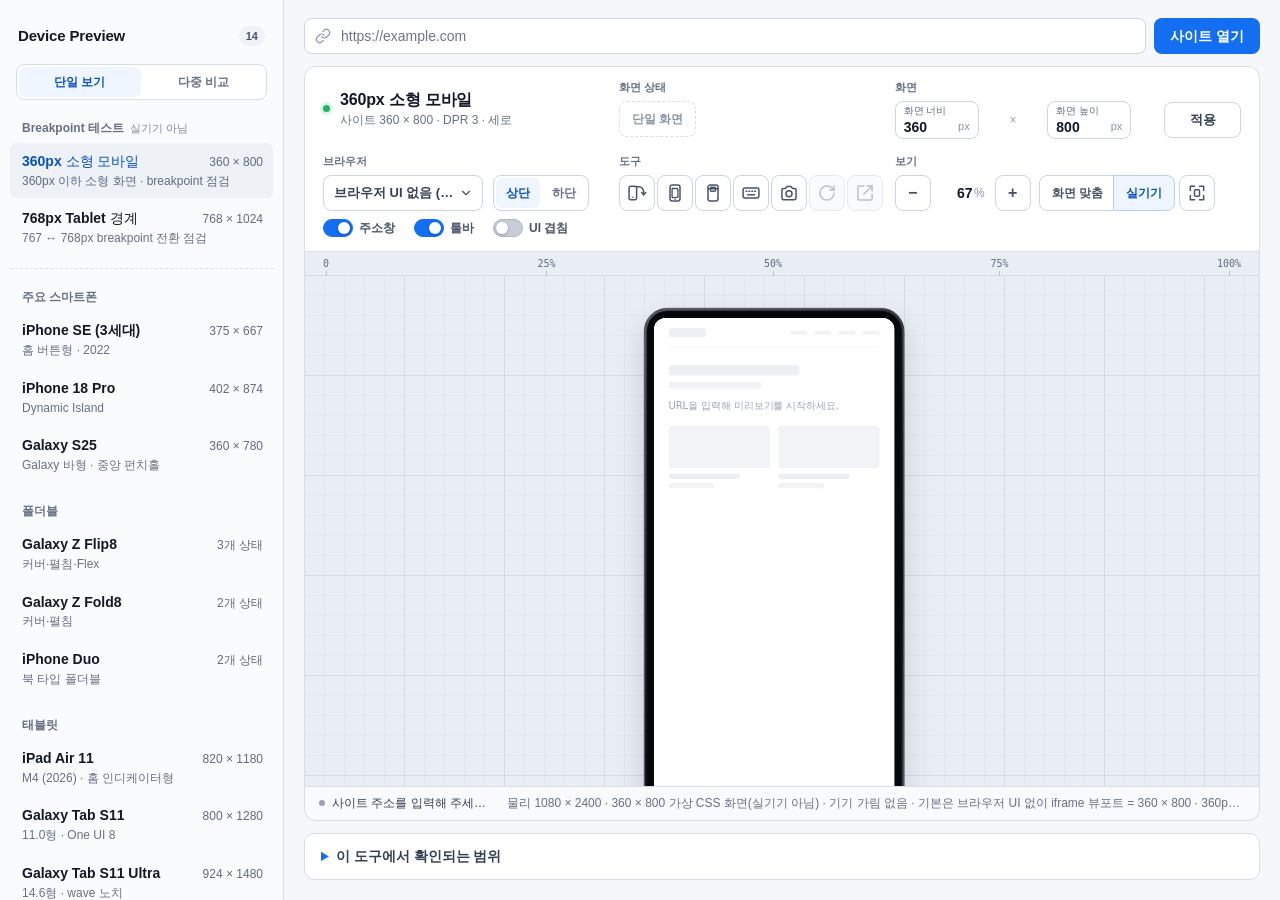
==== commit 0fec3a1a: "script: 기기별 고화질 풀페이지 스크린샷 저장 지원 - 각 기기 viewport 기준으로 문서 전체를 스크롤해 PNG 저장 - 캡처 전용 재렌더링으로 최대 2 px/CSS 고" ====
--- a/index.html
+++ b/index.html
@@ -155,6 +155,10 @@
             <!-- Safari 호환성 검사(2026-10-15, 가림 검사와 별개): 같은 출처 페이지의 CSS 를 선택한 Safari 버전의 지원 데이터(MDN browser-compat-data) 와 비교. 데스크톱 Safari(MacBook) 단일 보기에서만 사용 -->
             <button type="button" class="icon_btn compat_btn" id="compatBtn" aria-label="Safari 호환성 검사" aria-pressed="false" title="Safari 호환성 검사 — MacBook 에서 Safari 를 고르면 사용할 수 있습니다" disabled>
               <svg viewBox="0 0 24 24" aria-hidden="true"><use href="#icon-compat"/></svg>
+            </button>
+            <!-- 스크린샷 저장(2026-11-02 · 2026-11-03 풀페이지): 브라우저 탭 캡처로 기기마다 사이트 전체(문서 위 → 아래) 를 스크롤하며 이어 붙인 PNG 를 저장. 다중 비교는 카드마다 따로 -->
+            <button type="button" class="icon_btn" id="captureBtn" aria-label="풀페이지 스크린샷 저장" title="풀페이지 스크린샷 저장 — 기기마다 사이트 전체를 스크롤하며 이어 붙인 PNG(다중 비교는 기기별 파일). 브라우저가 화면 공유 대상을 물으면 이 탭을 선택하세요">
+              <svg viewBox="0 0 24 24" aria-hidden="true"><use href="#icon-camera"/></svg>
             </button>
             <button type="button" class="icon_btn" id="refreshBtn" aria-label="미리보기 새로고침" title="미리보기 새로고침" disabled>
               <svg viewBox="0 0 24 24" aria-hidden="true"><use href="#icon-refresh"/></svg>
@@ -202,6 +206,7 @@
               <label class="switch_control"><input type="checkbox" id="syncScroll" checked aria-describedby="compareNote"><span>스크롤 동기화</span></label>
               <label class="switch_control"><input type="checkbox" id="syncRotate" checked><span>회전 동기화</span></label>
               <label class="switch_control"><input type="checkbox" id="syncRefresh" checked><span>새로고침 동기화</span></label>
+              <label class="switch_control"><input type="checkbox" id="syncNavigate" checked aria-label="페이지 이동 동기화"><span>페이지 이동</span></label>
             </fieldset>
             <span class="compare_note" id="compareNote"></span>
           </div>
@@ -295,7 +300,8 @@
     <symbol id="icon-occlusion" viewBox="0 0 24 24"><rect x="6" y="2.5" width="12" height="19" rx="2.5"/><path d="M6 7h12"/><rect x="9" y="5" width="6" height="5" rx="1" stroke-dasharray="2 1.5"/></symbol>
     <symbol id="icon-safe-area" viewBox="0 0 24 24"><rect x="6" y="2.5" width="12" height="19" rx="2.5"/><rect x="8.5" y="6.5" width="7" height="11" rx="1" stroke-dasharray="2 1.5"/><path d="M12 19.5h.01"/></symbol>
     <!-- 새로고침: 단일 시계 방향 화살표 -->
-    <symbol id="icon-refresh" viewBox="0 0 24 24"><path d="M20.5 12a8.5 8.5 0 1 1-8.5-8.5c2.4 0 4.6.98 6.2 2.6L20.5 8.4"/><path d="M20.5 3.5v4.9h-4.9"/></symbol>
+    <symbol id="icon-camera" viewBox="0 0 24 24"><path d="M3.5 8.5a2 2 0 0 1 2-2h2.3l1.6-2.2h5.2l1.6 2.2h2.3a2 2 0 0 1 2 2V18a2 2 0 0 1-2 2h-13a2 2 0 0 1-2-2z"/><circle cx="12" cy="13" r="3.6"/></symbol>
+    <symbol id="icon-refresh"viewBox="0 0 24 24"><path d="M20.5 12a8.5 8.5 0 1 1-8.5-8.5c2.4 0 4.6.98 6.2 2.6L20.5 8.4"/><path d="M20.5 3.5v4.9h-4.9"/></symbol>
     <!-- 새 창: 사각형 + 우상향 화살표 -->
     <symbol id="icon-compat" viewBox="0 0 24 24"><path d="m8 7-5 5 5 5"/><path d="m16 7 5 5-5 5"/><path d="m9.5 12.5 2 2 3.5-4.5"/></symbol>
     <symbol id="icon-device-only" viewBox="0 0 24 24"><path d="M4 9V4h5"/><path d="M15 4h5v5"/><path d="M20 15v5h-5"/><path d="M9 20H4v-5"/><rect x="9" y="8" width="6" height="8" rx="1.2"/></symbol>
--- a/styles.css
+++ b/styles.css
@@ -242,7 +242,7 @@
   grid-template-columns: minmax(200px, 1fr) minmax(var(--fold-col), auto) auto auto auto auto;
   grid-template-areas: "device fold size browser tools view";
   align-items: start;
-  gap: 14px 18px;   /* 그룹 사이 18(2026-10-21 24 → 18): 가상 키보드 도구 버튼(+42px) 을 넣고도 이전 행 수를 유지 */
+  gap: 14px 12px;   /* 그룹 사이 12(2026-10-21 24 → 18, 2026-11-02 18 → 12): 가상 키보드 · 스크린샷 도구 버튼(각 +40px) 을 넣고도 이전 행 수를 유지 */
   padding: 12px 18px 14px;
   background: var(--panel-color);
   border: 1px solid var(--line-color);
@@ -517,12 +517,12 @@
 .switch_control input:checked::before { transform: translateX(12px); }
 .switch_control input:focus-visible { outline: 3px solid var(--focus-color); outline-offset: 2px; }
 
-/* 도구: 제목 / 아이콘 5개(회전 · safe-area · 가림 검사 · 새로고침 · 새 창) */
+/* 도구: 제목 / 아이콘 7개(회전 · safe-area · 가림 검사 · 가상 키보드 | Safari 호환성 검사 · 스크린샷 · 새로고침 · 새 창) */
 .tool_actions {
   grid-area: tools;
   display: grid;
-  grid-template-columns: repeat(6, 36px);   /* 회전 · safe-area · 가림 검사 · 가상 키보드 · 새로고침 · 새 창 (MacBook + Safari 는 가상 키보드 대신 Safari 호환성 검사 — 둘 다 6열) */
-  gap: 6px 4px;   /* 세로 6 = 제목 ↔ 아이콘, 가로 4 = 아이콘 사이(2026-10-21 6 → 4) */
+  grid-template-columns: repeat(7, 36px);   /* 회전 · safe-area · 가림 검사 · 가상 키보드 · 스크린샷 · 새로고침 · 새 창 (MacBook + Safari 는 가상 키보드 대신 Safari 호환성 검사 — 둘 다 7열) */
+  gap: 6px 2px;   /* 세로 6 = 제목 ↔ 아이콘, 가로 2 = 아이콘 사이(2026-10-21 6 → 4, 2026-11-02 4 → 2 — 스크린샷 버튼 자리) */
 }
 /* Safari 호환성 검사 버튼(2026-10-16): MacBook + Safari(macOS) 단일 보기일 때만 보인다 — 기존 JS 가 그 조건에서만 브라우저 그룹에 붙이는 data-mac-safari 를 따른다(JS 변경 없음). 다른 기기의 도구 그룹은 5열 그대로 */
 .control_panel:not(:has(.browser_controls[data-mac-safari="true"])) .compat_btn { display: none; }
@@ -1928,6 +1928,12 @@
       "browser tools view";
   }
 }
+/* 2행의 아래 줄(브라우저 · 도구 · 보기) 이 빠듯한 폭(2026-11-02): 도구 아이콘 7개가 한 줄이면 브라우저 그룹(약 257px) 이 도구 열과 겹치므로
+ * 아이콘을 5개씩 두 줄로 놓아 도구 열을 화면 상태 열(--fold-col) 폭 안에 둔다 — 버튼 크기 · 순서 그대로, 이 폭에서만 패널이 16px 높아짐(브라우저 그룹이 4행인 18 Pro · Duo 는 그대로).
+ * 이전(6개) 에도 1181~1214 · 901~934 에서는 주소창 위치 버튼이 회전 버튼과 겹쳐 있었다 */
+@media (min-width: 1181px) and (max-width: 1249px), (min-width: 901px) and (max-width: 980px) {
+  .control_panel:not(:has(.browser_controls[data-mac-safari="true"])) .tool_actions { grid-template-columns: repeat(5, 36px); }   /* MacBook + Safari 는 별도 배치(아래)에서 한 줄로 들어간다 */
+}
 /* 2행에서 아래 줄(브라우저 · 도구 · 보기 ≈ 830px) 이 넘치는 폭에서만 4행 — 980 이하는 좌측 목록이 위로 올라가 패널이 다시 넓어지므로 2행으로 돌아가고, 900 이하에서 다시 4행 */
 @media (min-width: 981px) and (max-width: 1180px), (max-width: 900px) {
   .control_panel {
@@ -1972,6 +1978,7 @@
   .preview_stage { --stage-pad: 24px; min-height: 460px; }
   .compare_grid { grid-template-columns: 1fr; gap: 14px; }
   .compare_bar { flex-wrap: wrap; }
+  .sync_controls { flex-wrap: wrap; row-gap: 6px; }   /* 동기화 스위치 4개(2026-10-22 페이지 이동 추가) 가 좁은 화면에서 바 밖으로 넘치지 않게 */
   .compare_note { margin-left: 0; white-space: normal; }
   .preview_footer { align-items: flex-start; flex-direction: column; gap: 2px; }
   .preview_footer > span { text-align: left; }
@@ -2066,6 +2073,62 @@
 }
 .is_device_only .device_only_btn svg { width: 16px; height: 16px; }
 .is_device_only .device_only_label { position: static; width: auto; height: auto; overflow: visible; clip: auto; }
+/* 스크린샷(2026-11-02): 탭 캡처 동안 기기 위에 겹칠 수 있는 떠 있는 UI(기기만 보기 고정 버튼 · 결과 / 설정 패널) 를 보이지 않게만 한다 — visibility 라 배치 · 크기 변화 없음 */
+.is_capturing.is_device_only .device_only_btn,
+.is_capturing .occlusion_list,
+.is_capturing .browser_controls[data-mac-safari="true"] .browser_settings.is_open { visibility: hidden; }
+/* 풀페이지 스크린샷(2026-11-03): 캡처 중인 기기만 사이트 위에 겹치는 Device Preview 표시(상태바 · 주소창 · 툴바 · 홈 띠 · 컷아웃 · 접힘선 ·
+ * safe-area 가이드 · 가림 검사 · 가상 키보드 · Duo 클러스터 / 아일랜드 / 측면 컨트롤) 를 보이지 않게 하고, 화면 마스크(둥근 모서리 · 렌즈 구멍 —
+ * 렌즈 구멍은 JS 가 넣는 inline clip-path 라 !important) 를 풀어 iframe 영역 전체가 찍히게 한다. visibility · 모양만이라 배치 · iframe 크기는 그대로 */
+.device_shell[data-capture="site"] .ui_band,
+.device_shell[data-capture="site"] .screen_cutout,
+.device_shell[data-capture="site"] .hinge_line,
+.device_shell[data-capture="site"] .safe_guides,
+.device_shell[data-capture="site"] .occlusion_layer,
+.device_shell[data-capture="site"] .kb_sim,
+.device_shell[data-capture="site"] .status_cluster,
+.device_shell[data-capture="site"] .dynamic_island,
+.device_shell[data-capture="site"] .side_controls { visibility: hidden; }
+.device_shell[data-capture="site"] .screen_wrap {
+  border-radius: 0;
+  clip-path: none !important;
+}
+/* 맞춤 배율의 반올림으로 카드 본문(.compare_body, overflow auto) 이 셸 가장자리 몇 px 을 잘라 화면에 안 보이는 경우가 있어, 캡처 중인 카드만 잘림을 푼다(크기 · 배치 그대로) */
+.compare_item:has(.device_shell[data-capture="site"]) .compare_body { overflow: visible; }
+/* 캡처 화질(2026-11-05): app.js 가 캡처하는 동안만 셸에 inline transform(확대) 을 넣는다 — 애니메이션 없이 바로(애니메이션 중 배율로
+ * 래스터가 굳는 것 방지), 확대된 셸이 옆 · 아래 카드에 가려지지 않게 그 카드만 위로. mount 크기 · 카드 배치는 그대로 */
+.device_shell[data-capture="site"] { transition: none; }
+.compare_item:has(.device_shell[data-capture="site"]) { position: relative; z-index: 4; }
+/* 풀페이지 캡처 중 새 프레임을 만들기 위한 1px 표시(app.js waitSliceFrame) — 화면 왼쪽 위 구석, 거의 투명, 클릭을 막지 않음 */
+.capture_tick {
+  position: fixed;
+  left: 0;
+  top: 0;
+  z-index: 1000;
+  width: 1px;
+  height: 1px;
+  pointer-events: none;
+  background: #000;
+  opacity: .01;
+}
+.capture_tick[data-on="1"] { opacity: .02; }
+/* 풀페이지 캡처 중 마우스 차단(app.js addCaptureShield) — 창 전체를 덮는 투명 상자. 그리는 것이 없어 캡처에 나타나지 않고,
+ * hover · 클릭이 iframe 에 닿지 않게 한다. 캡처가 끝나면(취소 · 오류 포함) 제거.
+ * cursor: none — Chrome 탭 캡처는 커서를 영상에 그리고 표준 cursor 제약을 지원하지 않아(2026-11-06 실측) 캡처 중에만 포인터를 숨긴다 */
+.capture_shield {
+  position: fixed;
+  inset: 0;
+  z-index: 2147483647;
+  cursor: none;
+  background: transparent;
+}
+/* 탭 캡처를 1:1 로 받을 영역(app.js cropCaptureRegion) — 창 왼쪽 위의 짝수 장치 px 크기 투명 상자. 그리지 않고 클릭도 막지 않는다 */
+.capture_region {
+  position: fixed;
+  left: 0;
+  top: 0;
+  pointer-events: none;
+}
 @media (prefers-reduced-motion: reduce) {
   *, *::before, *::after {
     scroll-behavior: auto !important;
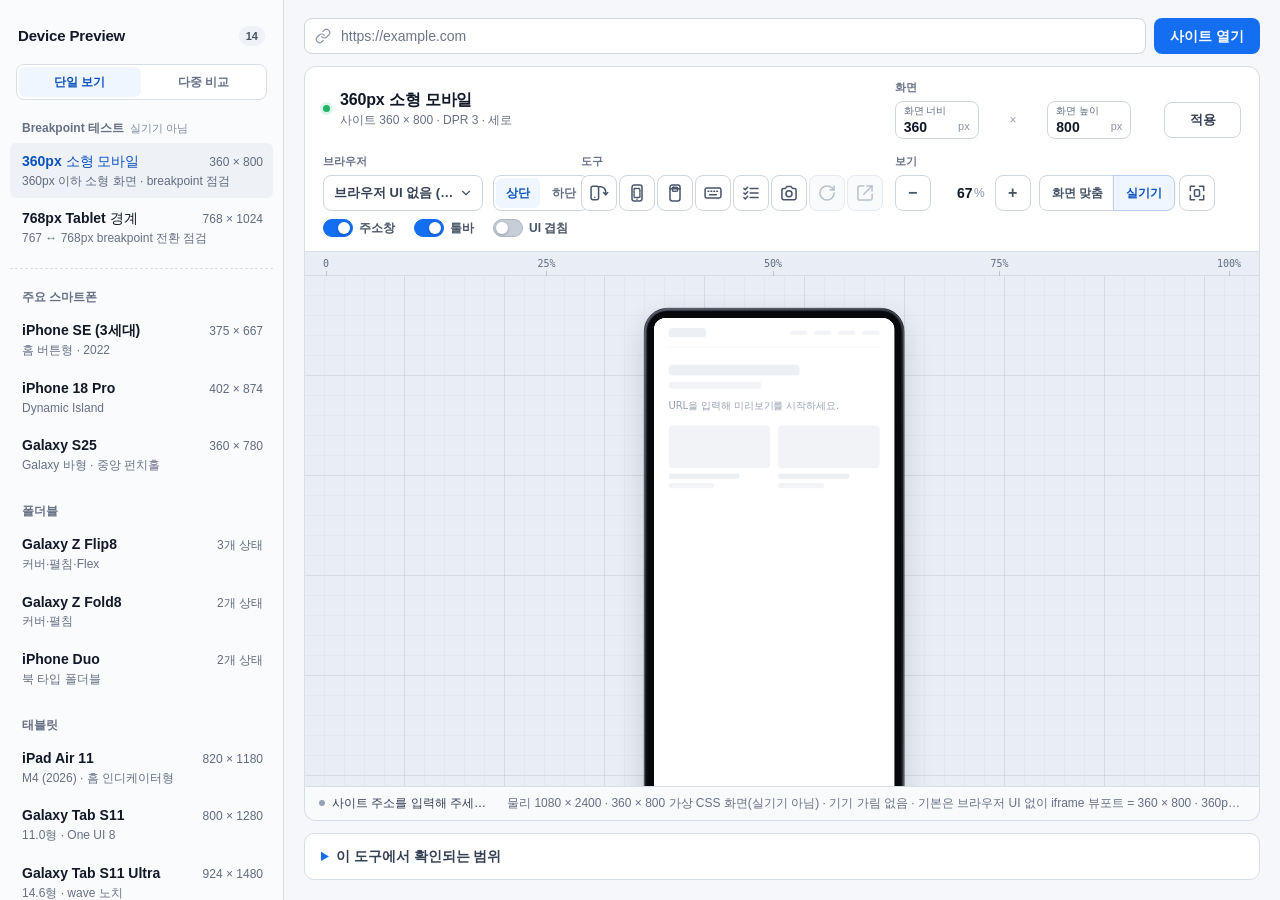
==== commit 610cb375: "script: 상단 테스트 컨트롤 및 프리셋 UI 정리 - 자주 사용하는 테스트 설정을 6개 프리셋으로 제공 - 기존 설정 함수와 저장 방식을 재사용해 필요한 상태만 변경 - 현재" ====
--- a/index.html
+++ b/index.html
@@ -59,7 +59,7 @@
             </div>
           </div>
 
-          <!-- 접힘/펼침 상태. 단일 화면 기기에서도 자리를 유지해 다른 컨트롤 위치가 바뀌지 않게 한다. -->
+          <!-- 접힘/펼침 상태. 단일 보기에서 고를 상태가 하나뿐인 기기는 그룹 전체를 숨긴다(2026-11-09, 다중 비교의 "카드별 설정" 안내는 그대로). -->
           <fieldset class="fold_controls is_single" id="foldControls">
             <legend>화면 상태</legend>
             <div class="state_list" id="stateList"><span class="state_single">단일 화면</span></div>
@@ -87,6 +87,29 @@
             <span class="ctrl_title" aria-hidden="true">브라우저</span>
             <label class="sr_only" for="browserSelect">브라우저 종류</label>
             <select class="browser_select" id="browserSelect"></select>
+            <!-- Safari 상세 설정(2026-11-09): 실측 viewport 데이터가 있는 Safari(iPhone 18 Pro) · iPhone Duo 측면 레이아웃에서만 보인다(기존 safariControls 표시 조건 그대로). 아래 #safariControls 를 popover 로 연다 -->
+            <button type="button" class="icon_btn safari_detail_btn" id="safariDetailBtn" aria-label="Safari 상세 설정" title="Safari 상세 설정 — 탭 레이아웃 · viewport-fit" aria-expanded="false" aria-controls="safariControls" hidden><svg viewBox="0 0 24 24" aria-hidden="true"><use href="#icon-sliders"/></svg></button>
+            <!-- Safari 상세 설정 popover(2026-11-09): 탭 레이아웃 · viewport-fit. 위 #safariDetailBtn 으로 열고(버튼 바로 뒤에 두어 Tab 순서 = 버튼 → 설정 → 주소창), 닫혀 있으면 공간을 차지하지 않는다(absolute).
+                 iframe 크기 계산에만 쓰이며 대상 사이트의 meta viewport 를 바꾸지 않는다. iPhone Duo 측면 레이아웃은 viewport-fit 만 -->
+            <div class="safari_controls" id="safariControls" role="group" aria-labelledby="safariControlsTitle" hidden>
+              <p class="safari_title" id="safariControlsTitle">Safari 상세 설정</p>
+              <div class="safari_field" id="safariLayoutField">
+                <span class="safari_label" aria-hidden="true">탭 레이아웃</span>
+                <fieldset class="position_controls" title="iPhone 설정 &gt; 앱 &gt; Safari &gt; 탭 레이아웃 — iPhone 17 Pro 실기기 측정값으로 사이트 영역을 계산합니다">
+                  <legend class="sr_only">Safari 탭 레이아웃</legend>
+                  <label><input type="radio" name="safariLayout" value="compact" checked><span>하단형 (Compact)</span></label>
+                  <label><input type="radio" name="safariLayout" value="top"><span>상단형 (Top)</span></label>
+                </fieldset>
+              </div>
+              <div class="safari_field">
+                <span class="safari_label" aria-hidden="true">viewport-fit</span>
+                <fieldset class="position_controls" title="테스트 사이트의 meta viewport-fit 설정에 따른 미리보기 계산 — 기본(auto) 은 safe-area 를 뺀 폭(iPhone 가로 좌우 · iPhone Duo 측면 Safari UI 쪽 — Duo 는 기존 safe-area 데이터로 만든 시뮬레이션), cover 는 화면 전체 폭입니다(iframe 안의 meta 는 바꾸지 않음)">
+                  <legend class="sr_only">대상 사이트 viewport-fit</legend>
+                  <label><input type="radio" name="viewportFit" value="auto" checked><span>기본 (auto)</span></label>
+                  <label><input type="radio" name="viewportFit" value="cover"><span>cover</span></label>
+                </fieldset>
+              </div>
+            </div>
             <!-- Safari(macOS) 버전: MacBook 에서 데스크톱 Safari 를 고른 경우에만 표시. "Safari 호환성 검사" 의 기준 버전이며, 미리보기 렌더링 엔진(Chrome) 은 바뀌지 않는다 -->
             <div class="safari_version" id="safariVersionRow" hidden>
               <label class="seg_label" for="safariVersion">Safari 버전</label>
@@ -117,21 +140,6 @@
               </label>
             </div>
             <span class="sr_only" id="overlayHelp">켜면 주소창과 툴바가 사이트 영역을 줄이지 않고 콘텐츠 위에 겹쳐 표시되어 100vh 기준 하단 가림을 확인할 수 있습니다.</span>
-            <!-- iOS Safari 실측 viewport 설정: 실측 데이터가 있는 기기(iPhone 18 Pro + Safari) 에서만 표시. iframe 크기 계산에만 쓰이며 대상 사이트의 meta viewport 를 바꾸지 않는다 -->
-            <div class="safari_controls" id="safariControls" hidden>
-              <fieldset class="position_controls" title="설정 › 앱 › Safari › 탭 레이아웃. iPhone 17 Pro 실기기 측정값으로 사이트 영역을 계산합니다">
-                <legend class="sr_only">Safari 탭 레이아웃</legend>
-                <span class="seg_label" aria-hidden="true">Safari</span>
-                <label><input type="radio" name="safariLayout" value="compact" checked><span>Compact</span></label>
-                <label><input type="radio" name="safariLayout" value="top"><span>Top</span></label>
-              </fieldset>
-              <fieldset class="position_controls" title="테스트할 사이트의 meta viewport-fit. 기본(auto) 은 safe-area 를 뺀 폭(iPhone 가로 좌우 · iPhone Duo 측면 Safari UI 쪽 — Duo 는 기존 safe-area 데이터로 만든 시뮬레이션), cover 는 화면 전체 폭입니다(iframe 안의 meta 는 바꾸지 않음)">
-                <legend class="sr_only">대상 사이트 viewport-fit</legend>
-                <span class="seg_label" aria-hidden="true">viewport-fit</span>
-                <label><input type="radio" name="viewportFit" value="auto" checked><span>auto</span></label>
-                <label><input type="radio" name="viewportFit" value="cover"><span>cover</span></label>
-              </fieldset>
-            </div>
           </div>
 
           <!-- 아이콘 규칙: 24×24 viewBox · 전역 svg 스타일(outline, stroke 1.8, currentColor) · aria-hidden, 의미는 버튼 aria-label 이 전달.
@@ -156,6 +164,20 @@
             <button type="button" class="icon_btn compat_btn" id="compatBtn" aria-label="Safari 호환성 검사" aria-pressed="false" title="Safari 호환성 검사 — MacBook 에서 Safari 를 고르면 사용할 수 있습니다" disabled>
               <svg viewBox="0 0 24 24" aria-hidden="true"><use href="#icon-compat"/></svg>
             </button>
+            <!-- 테스트 상태 프리셋(2026-11-09): 이미 있는 설정(UI 겹침 · safe-area · 가상 키보드 · 가림 검사) 을 자주 쓰는 조합으로 한 번에 적용한다.
+                 새 상태 · 저장 키 없음 — 선택 표시는 실제 현재 설정으로 판정. 목록은 버튼 아래 작은 popover(.preset_menu, 닫혀 있으면 공간 없음) -->
+            <button type="button" class="icon_btn preset_btn" id="presetBtn" aria-label="테스트 상태 프리셋" title="테스트 상태 프리셋" aria-expanded="false" aria-controls="presetMenu">
+              <svg viewBox="0 0 24 24" aria-hidden="true"><use href="#icon-presets"/></svg>
+            </button>
+            <div class="preset_menu" id="presetMenu" role="group" aria-labelledby="presetMenuTitle" hidden>
+              <p class="preset_title" id="presetMenuTitle">테스트 상태</p>
+              <button type="button" class="preset_item" data-preset="basic"><span class="preset_name">기본</span><span class="preset_hint">테스트용 표시 모두 끔</span></button>
+              <button type="button" class="preset_item" data-preset="overlay"><span class="preset_name">브라우저 UI 겹침</span><span class="preset_hint">주소창 · 툴바를 콘텐츠 위에 겹침</span></button>
+              <button type="button" class="preset_item" data-preset="safe"><span class="preset_name">Safe Area</span><span class="preset_hint">safe-area 가이드 켬</span></button>
+              <button type="button" class="preset_item" data-preset="kb-resize"><span class="preset_name">키보드 · 화면 축소</span><span class="preset_hint">가상 키보드 켬 · 화면 축소</span></button>
+              <button type="button" class="preset_item" data-preset="kb-overlay"><span class="preset_name">키보드 · 겹침</span><span class="preset_hint">가상 키보드 켬 · 겹침</span></button>
+              <button type="button" class="preset_item" data-preset="occlusion"><span class="preset_name">가림 영역 검사</span><span class="preset_hint">가림 검사 켬</span></button>
+            </div>
             <!-- 스크린샷 저장(2026-11-02 · 2026-11-03 풀페이지): 브라우저 탭 캡처로 기기마다 사이트 전체(문서 위 → 아래) 를 스크롤하며 이어 붙인 PNG 를 저장. 다중 비교는 카드마다 따로 -->
             <button type="button" class="icon_btn" id="captureBtn" aria-label="풀페이지 스크린샷 저장" title="풀페이지 스크린샷 저장 — 기기마다 사이트 전체를 스크롤하며 이어 붙인 PNG(다중 비교는 기기별 파일). 브라우저가 화면 공유 대상을 물으면 이 탭을 선택하세요">
               <svg viewBox="0 0 24 24" aria-hidden="true"><use href="#icon-camera"/></svg>
@@ -307,6 +329,7 @@
     <symbol id="icon-device-only" viewBox="0 0 24 24"><path d="M4 9V4h5"/><path d="M15 4h5v5"/><path d="M20 15v5h-5"/><path d="M9 20H4v-5"/><rect x="9" y="8" width="6" height="8" rx="1.2"/></symbol>
     <symbol id="icon-external" viewBox="0 0 24 24"><path d="M14.5 3.5h6v6"/><path d="M10.5 13.5l10-10"/><path d="M20.5 13.5v5a2 2 0 0 1-2 2h-13a2 2 0 0 1-2-2v-13a2 2 0 0 1 2-2h5"/></symbol>
     <!-- 제거: X -->
+    <symbol id="icon-presets" viewBox="0 0 24 24"><path d="M11 6.5h9.5M11 12h9.5M11 17.5h9.5"/><path d="m3.5 6.5 1.6 1.6L8 5"/><path d="m3.5 12 1.6 1.6L8 10.5"/><path d="m3.5 17.5 1.6 1.6L8 16"/></symbol>
     <symbol id="icon-sliders" viewBox="0 0 24 24"><path d="M4 7h9M17 7h3M4 17h3M11 17h9"/><circle cx="15" cy="7" r="2"/><circle cx="9" cy="17" r="2"/></symbol>
     <symbol id="icon-close" viewBox="0 0 24 24"><path d="M6 6l12 12M18 6 6 18"/></symbol>
   </svg>
--- a/styles.css
+++ b/styles.css
@@ -398,14 +398,27 @@
 .switch_address { grid-area: address; }
 .switch_toolbar { grid-area: toolbar; }
 .switch_overlay { grid-area: overlay; }
-/* iOS Safari 실측 viewport 설정 행(Safari 탭 레이아웃 · viewport-fit) — 실측 데이터 기기에서만 4행으로 추가(숨김일 때는 행·간격 자체가 없음) */
-.browser_controls[data-safari="true"] {
+/* Safari 상세 설정(2026-11-09): 실측 viewport 기기(iPhone 18 Pro Safari) · iPhone Duo 측면 레이아웃은 탭 레이아웃 · viewport-fit 을 그룹 안 4행 대신
+ * 브라우저 선택 옆 버튼(#safariDetailBtn) 의 popover 로 옮겼다. 이 기기들은 주소창 위치를 레이아웃이 정해 위치 버튼도 숨겨지므로(data-position="hidden")
+ * [브라우저 선택][상세 설정] / [주소창][툴바][UI 겹침] 두 줄. 다중 비교에서 위치를 고를 수 있는 기기가 섞이면 위치 버튼을 상세 설정 오른쪽에 둔다 */
+.browser_controls[data-safari="true"] { position: relative; }
+.browser_controls[data-safari="true"][data-position="hidden"] {
   grid-template-areas:
     "title   title   title"
-    "select  select  position"
-    "address toolbar overlay"
-    "safari  safari  safari";
-}
+    "select  select  detail"
+    "address toolbar overlay";
+}
+.browser_controls[data-safari="true"][data-position="shown"] {
+  grid-template-columns: auto auto auto auto;
+  grid-template-areas:
+    "title   title   title   title"
+    "select  select  detail  position"
+    "address toolbar overlay overlay";
+}
+.control_panel .position_controls[hidden] { display: none; }
+.safari_detail_btn { grid-area: detail; justify-self: start; }
+.safari_detail_btn[hidden] { display: none; }
+.control_panel .safari_detail_btn[aria-expanded="true"] { color: var(--point-dark); background: #eff6ff; border-color: #b9cff5; }
 /* MacBook + Safari(macOS) 단일 보기(2026-10-16, progressive disclosure): 기존 JS 가 붙이는 data-mac-safari 만으로 바꾼다.
  * 브라우저 그룹 = [Safari (macOS)] [Safari 버전] [설정] 한 줄. 주소창 · 위치 · 툴바 · UI 겹침은 같은 요소(.browser_settings) 를
  * 설정 버튼 아래 작은 popover 로 띄운다 — 컨트롤을 복제하지 않고 위치만 바꾸며, 닫혀 있으면 공간을 차지하지 않는다(absolute) */
@@ -481,8 +494,27 @@
   cursor: pointer;
 }
 .safari_version_select:focus-visible { outline: 2px solid var(--focus-color); outline-offset: 2px; }
-.safari_controls { grid-area: safari; display: flex; flex-wrap: wrap; align-items: center; gap: 8px 10px; }
+/* Safari 상세 설정 popover: 열려 있을 때만 보이고 공간을 차지하지 않는다(absolute — 패널 · 브라우저 그룹 높이 그대로). 브라우저 그룹 왼쪽 끝 정렬 */
+.safari_controls {
+  position: absolute;
+  z-index: 30;
+  top: calc(100% + 6px);
+  left: 0;
+  display: grid;
+  gap: 10px;
+  width: max-content;
+  padding: 10px 14px 14px;
+  background: #fff;
+  border: 1px solid var(--line-color);
+  border-radius: 8px;
+  box-shadow: 0 4px 12px rgba(15, 23, 42, .08);
+  white-space: nowrap;
+}
 .safari_controls[hidden] { display: none; }
+.safari_title { margin: 0; color: var(--sub-color); font-size: 11px; font-weight: 600; line-height: 16px; }
+.safari_field { display: grid; gap: 4px; justify-items: start; }
+.safari_field[hidden] { display: none; }
+.safari_label { color: #475467; font-size: 12px; font-weight: 600; line-height: 16px; }
 .safari_controls .position_controls { grid-area: auto; justify-self: auto; }
 .safari_controls .position_controls[hidden] { display: none; }   /* iPhone Duo 측면 레이아웃: Safari 탭 레이아웃 없이 viewport-fit 만 */
 .seg_label { padding: 0 4px 0 8px; color: var(--sub-color); font-size: 11px; font-weight: 600; }
@@ -517,17 +549,65 @@
 .switch_control input:checked::before { transform: translateX(12px); }
 .switch_control input:focus-visible { outline: 3px solid var(--focus-color); outline-offset: 2px; }
 
-/* 도구: 제목 / 아이콘 7개(회전 · safe-area · 가림 검사 · 가상 키보드 | Safari 호환성 검사 · 스크린샷 · 새로고침 · 새 창) */
+/* 도구: 제목 / 아이콘 8개(회전 · safe-area · 가림 검사 · 가상 키보드 | Safari 호환성 검사 · 테스트 상태 프리셋 · 스크린샷 · 새로고침 · 새 창) */
 .tool_actions {
   grid-area: tools;
+  position: relative;   /* 테스트 상태 프리셋 popover(.preset_menu, absolute) 기준 */
   display: grid;
-  grid-template-columns: repeat(7, 36px);   /* 회전 · safe-area · 가림 검사 · 가상 키보드 · 스크린샷 · 새로고침 · 새 창 (MacBook + Safari 는 가상 키보드 대신 Safari 호환성 검사 — 둘 다 7열) */
+  grid-template-columns: repeat(8, 36px);   /* 회전 · safe-area · 가림 검사 · 가상 키보드 · 테스트 상태 프리셋 · 스크린샷 · 새로고침 · 새 창 (MacBook + Safari 는 가상 키보드 대신 Safari 호환성 검사 — 둘 다 8열, 2026-11-09 프리셋 버튼으로 7 → 8) */
   gap: 6px 2px;   /* 세로 6 = 제목 ↔ 아이콘, 가로 2 = 아이콘 사이(2026-10-21 6 → 4, 2026-11-02 4 → 2 — 스크린샷 버튼 자리) */
 }
 /* Safari 호환성 검사 버튼(2026-10-16): MacBook + Safari(macOS) 단일 보기일 때만 보인다 — 기존 JS 가 그 조건에서만 브라우저 그룹에 붙이는 data-mac-safari 를 따른다(JS 변경 없음). 다른 기기의 도구 그룹은 5열 그대로 */
 .control_panel:not(:has(.browser_controls[data-mac-safari="true"])) .compat_btn { display: none; }
 .control_panel:has(.browser_controls[data-mac-safari="true"]) .keyboard_btn { display: none; }   /* 가상 키보드는 모바일 · 태블릿 · breakpoint 프리셋용 — MacBook 에서는 숨김(2026-10-21) */
 .tool_actions .ctrl_title { grid-column: 1 / -1; margin-bottom: 0; }   /* gap 6 이 제목 ↔ 아이콘 간격 */
+/* 테스트 상태 프리셋 popover(2026-11-09): 버튼 아래 작은 목록. 닫혀 있으면(hidden) 공간 없음, 열려도 패널 높이 그대로(absolute).
+ * 브라우저 설정 popover 와 같은 모양(흰 배경 · border 1 · radius 8 · 옅은 그림자). 선택 표시 = aria-current(실제 현재 설정과 일치) */
+.preset_menu {
+  position: absolute;
+  z-index: 30;
+  top: calc(100% + 6px);
+  left: 0;
+  display: grid;
+  width: 236px;
+  padding: 6px;
+  background: #fff;
+  border: 1px solid var(--line-color);
+  border-radius: 8px;
+  box-shadow: 0 4px 12px rgba(15, 23, 42, .08);
+}
+.preset_menu[hidden] { display: none; }
+.preset_title { margin: 2px 8px 6px; color: var(--sub-color); font-size: 11px; font-weight: 700; }
+.preset_item {
+  position: relative;
+  display: grid;
+  gap: 1px;
+  padding: 7px 30px 7px 10px;
+  color: #344054;
+  text-align: left;
+  background: transparent;
+  border: 0;
+  border-radius: 6px;
+  cursor: pointer;
+}
+.preset_item:hover:not(:disabled) { background: #f3f5f8; }
+.preset_item:focus-visible { outline: 2px solid var(--focus-color); outline-offset: -2px; }
+.preset_item:disabled { color: #98a2b3; cursor: not-allowed; }
+.preset_name { font-size: 13px; font-weight: 600; }
+.preset_hint { color: #475467; font-size: 11px; }
+.preset_item:disabled .preset_hint { color: #98a2b3; }
+.preset_item[aria-current="true"] { color: var(--point-dark); background: #eff6ff; }
+.preset_item[aria-current="true"]::after {   /* 체크 표시(색 외 구분) */
+  content: "";
+  position: absolute;
+  right: 11px;
+  top: 50%;
+  width: 5px;
+  height: 10px;
+  border: solid currentColor;
+  border-width: 0 2px 2px 0;
+  transform: translateY(-65%) rotate(45deg);
+}
 /* 기본 아이콘 버튼(다중 비교 카드의 .is_small 도 사용 — 이번 단계에서 값 그대로) */
 .icon_btn {
   width: 42px;
@@ -1928,11 +2008,18 @@
       "browser tools view";
   }
 }
-/* 2행의 아래 줄(브라우저 · 도구 · 보기) 이 빠듯한 폭(2026-11-02): 도구 아이콘 7개가 한 줄이면 브라우저 그룹(약 257px) 이 도구 열과 겹치므로
+/* 2행의 아래 줄(브라우저 · 도구 · 보기) 이 빠듯한 폭(2026-11-02): 도구 아이콘이 한 줄이면 브라우저 그룹(약 260px) 이 도구 열과 겹치므로
  * 아이콘을 5개씩 두 줄로 놓아 도구 열을 화면 상태 열(--fold-col) 폭 안에 둔다 — 버튼 크기 · 순서 그대로, 이 폭에서만 패널이 16px 높아짐(브라우저 그룹이 4행인 18 Pro · Duo 는 그대로).
- * 이전(6개) 에도 1181~1214 · 901~934 에서는 주소창 위치 버튼이 회전 버튼과 겹쳐 있었다 */
-@media (min-width: 1181px) and (max-width: 1249px), (min-width: 901px) and (max-width: 980px) {
+ * 이전(6개) 에도 1181~1214 · 901~934 에서는 주소창 위치 버튼이 회전 버튼과 겹쳐 있었다.
+ * 2026-11-09 테스트 상태 프리셋 버튼(8개, 한 줄 302px) 으로 위 범위를 1249 → 1279 로 넓혔다 — 아래 줄 260 + 302 + 331 + 간격 24 = 917px 이 패널 폭(창 − 약 362) 에 들어가는 창 1280 부터 한 줄 */
+@media (min-width: 1181px) and (max-width: 1279px), (min-width: 901px) and (max-width: 980px) {
   .control_panel:not(:has(.browser_controls[data-mac-safari="true"])) .tool_actions { grid-template-columns: repeat(5, 36px); }   /* MacBook + Safari 는 별도 배치(아래)에서 한 줄로 들어간다 */
+}
+/* 1행(창 1920 이상, 2026-11-09): 테스트 상태 프리셋 버튼(+38px) 으로 6영역 합계가 약 1596px 가 되어 창 1920 의 패널 폭(1558) 을 넘으므로(보기 그룹이 줄바꿈되며 패널 112 → 122)
+ * 새 breakpoint 없이 이 폭의 여백만 줄인다: 화면 상태 열 예약 200 → 181(가장 넓은 상태 묶음 Flip8 커버 · 펼침 · Flex 의 실제 폭 — 버튼 · 글자 크기 그대로) · 그룹 사이 12 → 8.
+ * MacBook + Safari 는 화면 상태 열이 없는 별도 배치라 제외 */
+@media (min-width: 1920px) {
+  .control_panel:not(:has(.browser_controls[data-mac-safari="true"])) { --fold-col: 181px; column-gap: 8px; }
 }
 /* 2행에서 아래 줄(브라우저 · 도구 · 보기 ≈ 830px) 이 넘치는 폭에서만 4행 — 980 이하는 좌측 목록이 위로 올라가 패널이 다시 넓어지므로 2행으로 돌아가고, 900 이하에서 다시 4행 */
 @media (min-width: 981px) and (max-width: 1180px), (max-width: 900px) {
@@ -1973,7 +2060,8 @@
   .size_controls { justify-self: stretch; grid-template-columns: minmax(0, 1fr) auto minmax(0, 1fr) auto; }
   .size_field { width: 100%; }
   .browser_controls { justify-self: stretch; grid-template-columns: minmax(0, 1fr) auto; grid-template-areas: "title title" "select position" "address toolbar" "overlay overlay"; white-space: normal; }
-  .browser_controls[data-safari="true"] { grid-template-areas: "title title" "select position" "address toolbar" "overlay overlay" "safari safari"; }
+  .browser_controls[data-safari="true"][data-position="hidden"] { grid-template-areas: "title title" "select detail" "address toolbar" "overlay overlay"; }
+  .browser_controls[data-safari="true"][data-position="shown"] { grid-template-columns: minmax(0, 1fr) auto auto; grid-template-areas: "title title title" "select detail position" "address toolbar toolbar" "overlay overlay overlay"; }
   .browser_select { width: 100%; }
   .preview_stage { --stage-pad: 24px; min-height: 460px; }
   .compare_grid { grid-template-columns: 1fr; gap: 14px; }
@@ -1984,6 +2072,18 @@
   .preview_footer > span { text-align: left; }
   .preview_footer > span:last-child { white-space: normal; }
   .test_notice { margin-top: 9px; }
+}
+/* 화면 상태 그룹이 숨겨진 단일 화면 기기(2026-11-09): 비어 있는 화면 상태 자리를 기기 정보 · 화면 그룹이 쓰게 한다 — 열 구성 · 행 수는 그대로라 패널이 높아지지 않는다.
+ * 1열(≤700) 에서는 빈 행(간격 14) 을 없앤다. MacBook + Safari 는 아래 별도 배치가 이긴다(같은 우선순위 · 뒤에 선언) */
+.control_panel:has(.fold_controls[hidden]) { grid-template-areas: "device device size browser tools view"; }
+@media (max-width: 1919px) {
+  .control_panel:has(.fold_controls[hidden]) { grid-template-areas: "device device size" "browser tools view"; }
+}
+@media (min-width: 981px) and (max-width: 1180px), (max-width: 900px) {
+  .control_panel:has(.fold_controls[hidden]) { grid-template-areas: "device device" "size size" "browser browser" "tools view"; }
+}
+@media (max-width: 700px) {
+  .control_panel:has(.fold_controls[hidden]) { grid-template-areas: "device" "size" "browser" "tools" "view"; }
 }
 /* MacBook + Safari(macOS) 단일 보기 컨트롤 패널(2026-10-16): 화면 상태가 고정이라 "화면 상태 / 단일 화면" 그룹을 숨기고(state 데이터 · JS 는 그대로)
  * 기기 정보 → 화면 → 브라우저 → 도구 → 보기 순서를 유지한 채 줄만 바꾼다. 다른 기기는 위 규칙 그대로(:has 조건이 없으면 적용 안 됨) */
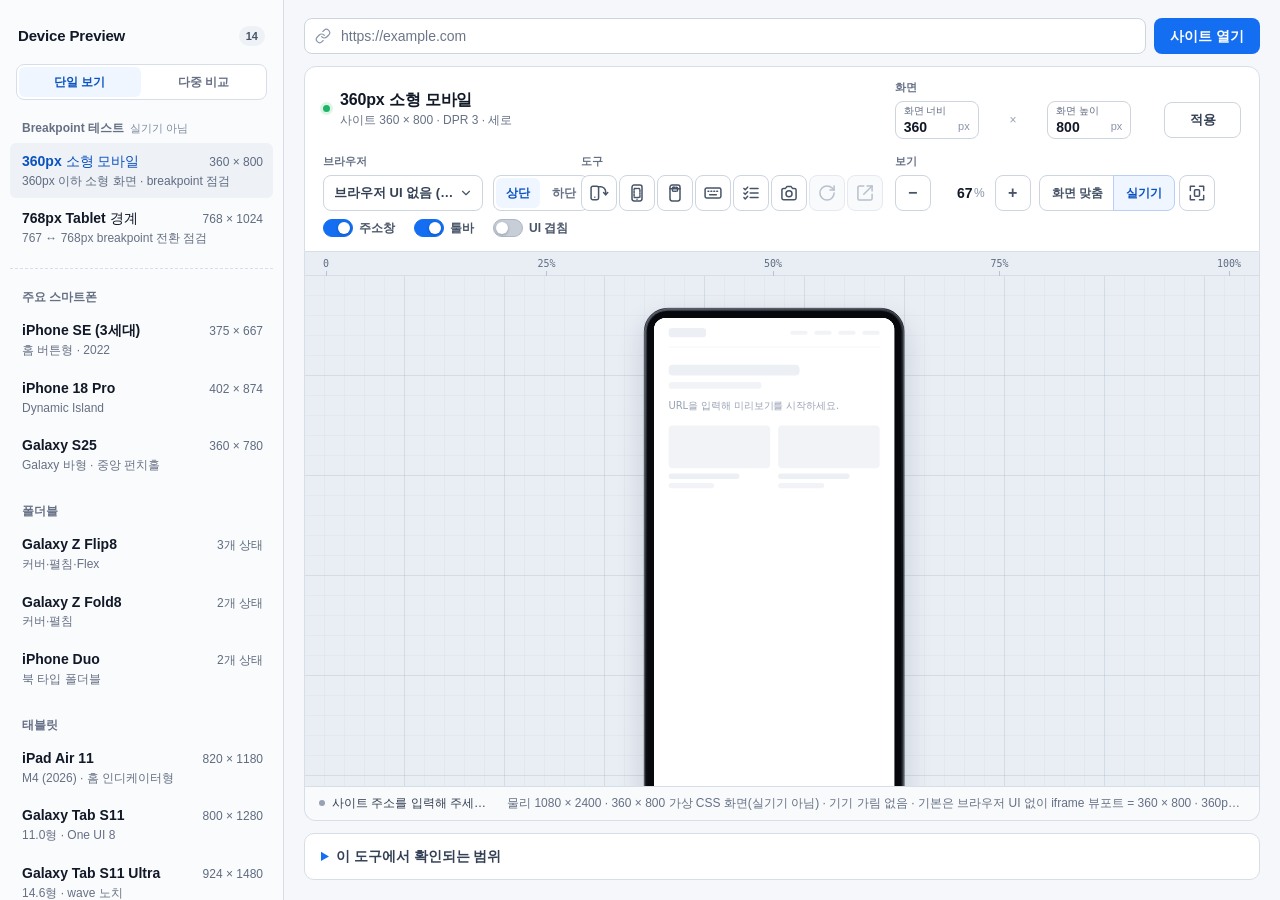
==== commit 5eb1740f: "fix: 폴더블 기기 브라우저 UI 실기기 기준 보정 - iPhone Duo 접힘 화면에 측면 Safari 컨트롤과 하단 주소창 반영 - Duo 펼침 화면을 상단 Safari 및 " ====
--- a/index.html
+++ b/index.html
@@ -379,6 +379,15 @@
           </span>
         </div>
         <div class="ui_band band_url" aria-hidden="true">
+          <!-- 태블릿 Chrome(tablet-chrome) 탭 줄 · 툴바 버튼 — Fold8 펼침 실기기 캡처 구조의 시각 표현(다른 브라우저에서는 숨김).
+               비활성 탭은 중립 placeholder, 활성 탭 글자만 getDisplayUrl(view) 의 도메인 — 실제 탭 목록 · iframe 제목은 읽지 않음 -->
+          <div class="tchrome_tabs">
+            <span class="tchrome_tab"><i></i><b></b></span><span class="tchrome_tab"><i></i><b></b></span><span class="tchrome_tab"><i></i><b></b></span><span class="tchrome_tab"><i></i><b></b></span><span class="tchrome_tab"><i></i><b></b></span><span class="tchrome_tab"><i></i><b></b></span>
+            <span class="tchrome_tab is_active"><span class="tchrome_fav"></span><span class="tchrome_title">example.com</span><span class="tchrome_close"><svg viewBox="0 0 24 24"><path d="m7 7 10 10M17 7 7 17"/></svg></span></span>
+            <span class="tchrome_new"><svg viewBox="0 0 24 24"><path d="M12 5v14M5 12h14"/></svg></span>
+          </div>
+          <span class="tchrome_btn"><svg viewBox="0 0 24 24"><path d="m15 18-6-6 6-6"/></svg></span>
+          <span class="tchrome_btn"><svg viewBox="0 0 24 24"><path d="m9 18 6-6-6-6"/></svg></span>
           <div class="browser_address">
             <span class="browser_lock">
               <svg viewBox="0 0 24 24"><rect x="5" y="10" width="14" height="10" rx="3"/><path d="M8 10V7a4 4 0 0 1 8 0v3"/></svg>
@@ -392,6 +401,12 @@
               <svg viewBox="0 0 24 24"><path d="M12 15V4M8 8l4-4 4 4M5 12v7a2 2 0 0 0 2 2h10a2 2 0 0 0 2-2v-7"/></svg>
             </span>
           </div>
+          <!-- 캡처 순서 [확장][홈][북마크][탭][메뉴] — 프로젝트에 없는 확장 · 북마크 아이콘 자리는 빈 칸으로 비워 둔다(주소 필드가 그 자리까지 늘어나지 않게) -->
+          <span class="tchrome_btn is_reserved"></span>
+          <span class="tchrome_btn"><svg viewBox="0 0 24 24"><path d="M3 11 12 4l9 7v9h-6v-6H9v6H3z"/></svg></span>
+          <span class="tchrome_btn is_reserved"></span>
+          <span class="tchrome_btn"><span class="tchrome_tabcount"></span></span>
+          <span class="tchrome_btn"><svg viewBox="0 0 24 24"><circle cx="12" cy="5" r="1"/><circle cx="12" cy="12" r="1"/><circle cx="12" cy="19" r="1"/></svg></span>
         </div>
         <div class="site_view">
           <iframe title="사이트 반응형 미리보기"></iframe>
@@ -432,23 +447,32 @@
         <!-- 세로 Dynamic Island(Live Activity 확장 상태, OS UI 레이어): 하드웨어 컷아웃(.screen_cutout) 과 별개 요소. 위치·크기는 statusBar.island -->
         <span class="dynamic_island" aria-hidden="true" hidden><i class="island_lens"></i></span>
         <!-- 측면 컨트롤 열(브라우저 UI 레이어, browserProfiles[*].side): 클러스터와 같은 세로 축. 위 그룹 = 주소창 스위치, 아래 캡슐 = 툴바 스위치.
-             항목 아이콘 형태는 Apple 뉴스룸 Safari 이미지 기준(각 항목의 기능 이름은 approximation) -->
+             항목은 2026-11-09 iPhone Duo 실기기 사진(외부 Safari) 에서 보이는 것만: 뒤로 · 북마크 원형 / + · 탭 캡슐 -->
         <div class="side_controls" aria-hidden="true" hidden>
           <div class="side_group" data-group="top">
             <span class="side_circle" data-item="back"><svg viewBox="0 0 24 24"><path d="m15 18-6-6 6-6"/></svg></span>
+            <span class="side_circle" data-item="bookmark"><svg viewBox="0 0 24 24"><path d="M12 6.5C10 5 7 4.6 3.5 5v13c3.5-.4 6.5 0 8.5 1.5 2-1.5 5-1.9 8.5-1.5V5C17 4.6 14 5 12 6.5zM12 6.5v13"/></svg></span>
           </div>
           <div class="side_group side_capsule" data-group="topCapsule">
-            <span data-item="info"><svg viewBox="0 0 24 24"><circle class="icon_dot" cx="12" cy="5.5" r="1.2"/><path d="M9.5 10H12v8M9.5 18h5"/></svg></span>
-            <span data-item="share"><svg viewBox="0 0 24 24"><path d="M12 15V4M8 8l4-4 4 4M5 12v7a2 2 0 0 0 2 2h10a2 2 0 0 0 2-2v-7"/></svg></span>
-            <span data-item="search"><svg viewBox="0 0 24 24"><circle cx="11" cy="11" r="6"/><path d="m20 20-4.5-4.5"/></svg></span>
             <span data-item="more"><svg viewBox="0 0 24 24"><circle class="icon_dot" cx="6" cy="12" r="1.2"/><circle class="icon_dot" cx="12" cy="12" r="1.2"/><circle class="icon_dot" cx="18" cy="12" r="1.2"/></svg></span>
           </div>
           <div class="side_group side_capsule is_bottom" data-group="bottomCapsule">
-            <span data-item="compass"><svg viewBox="0 0 24 24"><circle cx="12" cy="12" r="8.5"/><path d="m15.5 8.5-2.2 5.3-4.8 1.7 2.2-5.3z"/></svg></span>
-            <span data-item="compose"><svg viewBox="0 0 24 24"><path d="M14 8H6a2 2 0 0 0-2 2v6a2 2 0 0 0 2 2h10a2 2 0 0 0 2-2v-3"/><path d="m16 5 3 3-6 6h-3v-3z"/><circle class="icon_dot" cx="7.5" cy="13" r=".9"/><circle class="icon_dot" cx="10.5" cy="13" r=".9"/><circle class="icon_dot" cx="13.5" cy="13" r=".9"/></svg></span>
-            <span data-item="select"><svg viewBox="0 0 24 24"><rect x="5" y="6" width="14" height="12" rx="2" stroke-dasharray="3 2.2"/></svg></span>
-            <span data-item="window"><svg viewBox="0 0 24 24"><rect x="5" y="9" width="10" height="10" rx="2"/><path d="M13 5.5h5.5V11M18.5 5.5 14 10"/></svg></span>
-          </div>
+            <span data-item="plus"><svg viewBox="0 0 24 24"><path d="M12 5v14M5 12h14"/></svg></span>
+            <span data-item="tabs"><svg viewBox="0 0 24 24"><rect x="8.5" y="8.5" width="11" height="11" rx="2.2"/><path d="M15.5 8.5V6.7a2.2 2.2 0 0 0-2.2-2.2H6.7a2.2 2.2 0 0 0-2.2 2.2v6.6a2.2 2.2 0 0 0 2.2 2.2h1.8"/></svg></span>
+          </div>
+        </div>
+        <!-- iPhone Duo 외부 Safari 하단 주소 필드(브라우저 UI 시각 레이어 — iframe 크기와 무관): 메뉴 · 현재 도메인 · 새로고침. 측면 열 왼쪽, 아래 캡슐과 같은 높이 -->
+        <div class="duo_url duo_field" aria-hidden="true" hidden><span class="duo_field_menu"><svg viewBox="0 0 24 24"><path d="M5 7h14M5 12h11M5 17h13"/></svg></span><span class="duo_field_text">example.com</span><span class="duo_field_reload"><svg viewBox="0 0 24 24"><path d="M20 11a8 8 0 1 0-2.3 5.7M20 4v7h-7"/></svg></span></div>
+        <!-- iPhone Duo 내부 상단 가로 Safari(시각 레이어): 툴바 [뒤로][북마크] · 주소 필드 · [+][탭] + 탭 줄(placeholder — iframe 제목 · 기록과 연결하지 않음).
+             주소창 스위치 OFF = 스크롤 축약 상태의 작은 도메인 pill -->
+        <div class="duo_top" aria-hidden="true" hidden>
+          <span class="duo_top_bar">
+            <span class="duo_top_left"><span class="duo_circle duo_ic_back"><svg viewBox="0 0 24 24"><path d="m15.5 3.5-8.5 8.5 8.5 8.5"/></svg></span><span class="duo_circle duo_ic_book"><svg viewBox="0 0 24 24"><path d="M12 6.5C10 5 7 4.6 3.5 5v13c3.5-.4 6.5 0 8.5 1.5 2-1.5 5-1.9 8.5-1.5V5C17 4.6 14 5 12 6.5zM12 6.5v13"/></svg></span></span>
+            <span class="duo_top_field duo_field"><span class="duo_field_menu"><svg viewBox="0 0 24 24"><path d="M5 7h14M5 12h11M5 17h13"/></svg></span><span class="duo_field_text">example.com</span><span class="duo_field_reload"><svg viewBox="0 0 24 24"><path d="M20 11a8 8 0 1 0-2.3 5.7M20 4v7h-7"/></svg></span></span>
+            <span class="duo_top_right"><span class="duo_top_capsule"><span class="duo_ic_plus"><svg viewBox="0 0 24 24"><path d="M12 5v14M5 12h14"/></svg></span><span class="duo_ic_tabs"><svg viewBox="0 0 24 24"><rect x="8.5" y="8.5" width="11" height="11" rx="2.2"/><path d="M15.5 8.5V6.7a2.2 2.2 0 0 0-2.2-2.2H6.7a2.2 2.2 0 0 0-2.2 2.2v6.6a2.2 2.2 0 0 0 2.2 2.2h1.8"/></svg></span></span></span>
+          </span>
+          <span class="duo_tabs"><span class="duo_tab is_active"><span class="duo_tab_close"><svg viewBox="0 0 24 24"><path d="m8 8 8 8M16 8l-8 8"/></svg></span><i></i><b></b></span><span class="duo_tab"><i></i><b></b></span></span>
+          <span class="duo_pill"><span class="duo_field_text">example.com</span></span>
         </div>
         <div class="safe_guides" aria-hidden="true">
           <span class="guide_top"></span>
--- a/styles.css
+++ b/styles.css
@@ -1313,17 +1313,33 @@
   box-shadow: none;
 }
 .screen_wrap[data-browser="tablet-chrome"] .band_url, .screen_wrap[data-browser="android-tablet-chrome"] .band_url, .screen_wrap[data-browser="android-tablet-samsung"] .band_url { align-items: flex-end; padding-bottom: 8px; }
-.screen_wrap[data-browser="tablet-chrome"] .band_url::before, .screen_wrap[data-browser="android-tablet-chrome"] .band_url::before, .screen_wrap[data-browser="android-tablet-samsung"] .band_url::before {
-  content: "";
-  position: absolute;
-  left: 12px;
-  top: 8px;
-  width: 140px;
-  height: 26px;
-  background: #fff;
-  border-radius: 8px 8px 0 0;
-  box-shadow: 0 0 0 1px #d5dae2;
-}
+/* 태블릿 Chrome(tablet-chrome) 탭 줄 + 툴바(2026-11-10) — 사용자 Galaxy Z Fold8 펼침 실기기 Chrome 캡처(축소본 448 px = 1088 CSS, 1 px ≈ 2.4 CSS) 의 구조 · 밀도.
+ * 주소창 띠 높이(urlBar 88) · iframe 은 그대로, 띠 안만 재배치: 위 41 = 탭 줄, 아래 = 툴바(주소 필드 위 46 · 높이 38 · 아래 여백 3 + 테두리 1 → 화면 89~127, 캡처 약 90~127.5).
+ * 탭 줄: 오른쪽 정렬 [비활성 탭 …(왼쪽 끝은 잘림)] [활성 탭 ×] [+] — 탭 폭 약 200 · 활성 탭 203(캡처 838~1041) · 탭 위 9 · 높이 32(캡처 화면 52~84) · + 중심 오른쪽에서 26.
+ * 툴바: [뒤로][앞으로] 주소 필드(사이트 정보 · 가운데 도메인 · 새로고침) [빈 칸][홈][빈 칸][탭][메뉴] — 버튼 슬롯 40 · 간격 8(캡처 피치 약 48). 캡처의 확장 · 북마크 아이콘은 프로젝트에 없어 그리지 않고
+ * 자리만 비워(.is_reserved) 주소 필드 오른쪽 끝이 캡처 위치(약 826) 에 온다. 탭 줄 배경 = 상태바 색(캡처에서 둘 사이 경계 없음).
+ * 모두 photo-observed visual approximation(±2~3). android-tablet-chrome · Samsung Internet 태블릿은 이 구조를 쓰지 않는다 */
+.tchrome_tabs, .tchrome_btn { display: none; }
+.screen_wrap[data-browser="tablet-chrome"] { --band-bg: #f5f6f8; }
+.screen_wrap[data-browser="tablet-chrome"] .band_url { align-items: flex-start; gap: 8px; padding: 46px 15px 3px; background: var(--band-bg); }
+.screen_wrap[data-browser="tablet-chrome"] .browser_address { height: 38px; max-height: 38px; margin: 0 8px; padding: 0 12px; background: #fff; }
+.screen_wrap[data-browser="tablet-chrome"] .browser_url { text-align: center; font-size: 13px; }
+.screen_wrap[data-browser="tablet-chrome"] .tchrome_btn { display: flex; flex: 0 0 40px; align-items: center; justify-content: center; height: 38px; color: #5f6876; }
+.tchrome_btn.is_reserved { visibility: hidden; }
+.tchrome_btn svg { width: 20px; height: 20px; fill: none; stroke-width: 1.8; stroke-linecap: round; stroke-linejoin: round; }
+.tchrome_tabcount { width: 16px; height: 16px; border: 1.8px solid currentColor; border-radius: 4px; box-sizing: border-box; }
+.screen_wrap[data-browser="tablet-chrome"] .tchrome_tabs { position: absolute; inset: 0 0 auto; height: 41px; background: #f7f8fa; display: flex; justify-content: flex-end; align-items: flex-end; padding-right: 10px; overflow: hidden; }
+.tchrome_tab { position: relative; flex: 0 0 200px; display: flex; align-items: center; gap: 8px; height: 32px; padding: 0 14px; box-sizing: border-box; }
+.tchrome_tab:not(.is_active)::after { content: ""; position: absolute; right: 0; top: 9px; bottom: 9px; width: 1px; background: #e2e5e9; }   /* 탭 사이 옅은 구분 */
+.tchrome_tab i { flex: 0 0 auto; width: 13px; height: 13px; border-radius: 3px; background: #d5d9df; }
+.tchrome_tab b { width: 55%; height: 6px; border-radius: 3px; background: #e1e4e8; }
+.tchrome_tab.is_active { flex-basis: 203px; margin-right: 5px; padding-right: 8px; background: #fff; border-radius: 8px 8px 0 0; color: #303846; font-size: 12px; }
+.tchrome_fav { flex: 0 0 auto; width: 13px; height: 13px; border: 1.5px solid #8a94a3; border-radius: 50%; box-sizing: border-box; }
+.tchrome_title { flex: 1 1 auto; min-width: 0; overflow: hidden; text-overflow: ellipsis; white-space: nowrap; }
+.tchrome_close, .tchrome_new { display: flex; flex: 0 0 auto; align-items: center; justify-content: center; color: #5f6876; }
+.tchrome_close svg { width: 14px; height: 14px; fill: none; stroke-width: 2; stroke-linecap: round; }
+.tchrome_new { align-self: center; width: 32px; height: 32px; margin-top: 9px; }
+.tchrome_new svg { width: 18px; height: 18px; fill: none; stroke-width: 2; stroke-linecap: round; }
 .screen_wrap[data-browser^="ios"], .screen_wrap[data-browser="ipad-safari"], .screen_wrap[data-browser="ipados-safari"] { --band-bg: #f5f5f7; }
 .screen_wrap[data-browser^="ios"] .ui_band, .screen_wrap[data-browser="ipad-safari"] .ui_band, .screen_wrap[data-browser="ipados-safari"] .ui_band { background: var(--band-bg); }
 .band_toolbar {
@@ -1553,6 +1569,67 @@
 .side_circle[hidden], .side_capsule > span[hidden] { display: none; }
 .side_controls svg { width: 22px; height: 22px; }
 .side_controls .icon_dot { fill: currentColor; stroke: none; }
+.side_group[data-group="top"] .side_circle:not([hidden]) ~ .side_circle:not([hidden]) { margin-top: var(--side-gap, 13px); }
+
+/* iPhone Duo Safari 주소 필드 · 상단 가로 Safari(2026-11-09, 실기기 사진 기준 1차 — 시각 레이어, iframe 크기와 무관).
+ * 외부: 측면 열 반대쪽부터 열 앞까지의 하단 주소 필드. 내부: 상단 툴바 줄([뒤로][북마크] · 주소 필드 · [+][탭]) + 탭 줄, 축약 = 작은 도메인 pill.
+ * 마감은 측면 열과 같은 반투명 유리(approximation) */
+.duo_url, .duo_top { position: absolute; z-index: 5; pointer-events: none; color: #1c2430; }
+.duo_url[hidden], .duo_top[hidden], .duo_tabs[hidden] { display: none; }
+.duo_field, .duo_circle, .duo_top_capsule, .duo_pill {
+  background: rgba(255, 255, 255, .74);
+  box-shadow: 0 1px 4px rgba(15, 23, 42, .2), inset 0 0 0 1px rgba(255, 255, 255, .7);
+  backdrop-filter: blur(12px) saturate(1.2);
+}
+.duo_field { display: flex; align-items: center; gap: 8px; box-sizing: border-box; padding: 0 12px; border-radius: 99px; font: 500 15px/1 -apple-system, "SF Pro Text", Roboto, Arial, sans-serif; }
+.duo_field_text { flex: 1 1 auto; min-width: 0; overflow: hidden; text-align: center; text-overflow: ellipsis; white-space: nowrap; }
+.duo_field_menu, .duo_field_reload { display: flex; flex: 0 0 auto; }
+.duo_url svg, .duo_top svg { width: 20px; height: 20px; fill: none; stroke: currentColor; stroke-width: 1.8; stroke-linecap: round; stroke-linejoin: round; }
+.duo_url { bottom: var(--side-bottom, 21px); height: var(--duo-field-h, 44px); }
+.screen_wrap[data-side-edge="right"] .duo_url { left: var(--duo-field-inset, 13px); right: calc(var(--side-axis, 48px) + var(--side-capsule, 44px) / 2 + var(--side-gap, 13px)); }
+.screen_wrap[data-side-edge="left"] .duo_url { right: var(--duo-field-inset, 13px); left: calc(var(--side-axis, 48px) + var(--side-capsule, 44px) / 2 + var(--side-gap, 13px)); }
+.duo_top { inset: 0 0 auto; height: var(--duo-top-h, 0px); }   /* 높이는 app.js getDuoTopChrome() 한 곳 — iframe 시작 위치와 같은 값 */
+/* 툴바 한 줄(2026-11-10 실기기 사진 보정): 왼쪽 그룹 | 주소 필드(화면 가운데, 폭 --duo-url-w) | 오른쪽 그룹을 grid 한 줄로 놓는다.
+ * 좌우 열이 남은 폭을 나눠 가져 주소 필드는 항상 화면 가운데, 왼쪽 원형은 왼쪽 끝, 캡슐은 상태 영역(시간 · 링 — OS 레이어라 이 줄 밖) 바로 앞에 붙는다 */
+.duo_top_bar { position: absolute; left: 0; right: 0; top: calc(var(--duo-top-center, 45px) - var(--duo-circle, 44px) / 2); height: var(--duo-circle, 44px); display: grid; grid-template-columns: minmax(0, 1fr) var(--duo-url-w, 38%) minmax(0, 1fr); align-items: center; color: #30353d; }
+.duo_top_left { display: flex; gap: var(--duo-circle-gap, 8px); padding-left: var(--duo-inset, 13px); }
+.duo_top_right { display: flex; justify-content: flex-end; padding-right: calc(var(--duo-status-right, 13px) + var(--cluster-ring-size, 38px) + var(--duo-status-gap, 8px) + var(--duo-time-w, 30px) + var(--duo-caps-gap, 13px)); }
+.duo_circle { display: flex; flex: 0 0 auto; align-items: center; justify-content: center; width: var(--duo-circle, 44px); height: var(--duo-circle, 44px); border-radius: 50%; }
+/* 주소 필드 안쪽도 [1fr | 도메인 | 1fr] grid — 메뉴 · 새로고침 아이콘 폭이 달라도 도메인 글자가 필드(= 화면) 가운데에 온다(긴 주소는 가운데 열이 줄어 … 처리, 양쪽 열 최소 폭 = 가장 큰 아이콘 26 으로 같게) */
+.duo_top_field { display: grid; grid-template-columns: minmax(26px, 1fr) minmax(0, max-content) minmax(26px, 1fr); align-items: center; height: var(--duo-row, 44px); column-gap: 10px; padding: 0 14.5px; font: 400 17px/1 -apple-system, "SF Pro Text", Roboto, Arial, sans-serif; color: #3b4048; }
+.duo_top_field .duo_field_menu { justify-self: start; }
+.duo_top_field .duo_field_reload { justify-self: end; }
+.duo_top_capsule { display: flex; height: var(--duo-row, 44px); border-radius: 99px; }
+.duo_top_capsule > span { display: flex; align-items: center; justify-content: center; width: var(--duo-slot, 44px); }
+/* 사진의 유리 버튼은 배경과 거의 같은 밝기 + 얇은 윤곽 + 위쪽 하이라이트(흰 채움 · 그림자 없음). pill 은 이전 마감 그대로 */
+.duo_top .duo_circle, .duo_top .duo_top_field, .duo_top .duo_top_capsule {
+  background: rgba(255, 255, 255, .24);
+  box-shadow: inset 0 0 0 1px rgba(15, 23, 42, .1), inset 0 1px 0 rgba(255, 255, 255, .6);
+  backdrop-filter: blur(10px) saturate(1.1);
+}
+/* 아이콘 잉크 크기 = 사진(뒤로 8.5 × 17 · 북마크 21 × 19 · 메뉴 15 × 11 · 새로고침 13 × 15 · + 15 · 탭 20), 획은 화면에서 약 2px */
+.duo_top .duo_ic_back svg { width: 24px; height: 24px; stroke-width: 2; }
+.duo_top .duo_ic_book svg { width: 30px; height: 30px; stroke-width: 1.6; }
+.duo_top_field .duo_field_menu svg { width: 26px; height: 26px; stroke-width: 1.85; }
+.duo_top_field .duo_field_reload svg { width: 22px; height: 22px; stroke-width: 2; }
+.duo_top .duo_ic_plus svg { width: 26px; height: 26px; stroke-width: 1.85; }
+.duo_top .duo_ic_tabs svg { width: 31px; height: 31px; stroke-width: 1.5; }
+/* 탭 줄: 툴바 줄 바로 아래(위치 · 높이는 app.js), 배경과 낮은 대비 — 활성 탭은 반투명 흰색, 닫기 = 작은 어두운 원 안 흰 × (사진) */
+.duo_tabs { position: absolute; left: var(--duo-tab-inset, 36px); right: var(--duo-tab-inset, 36px); top: var(--duo-tab-top, 73px); height: var(--duo-tab-h, 36px); display: flex; padding: 2px; box-sizing: border-box; background: rgba(15, 23, 42, .06); border-radius: 99px; }
+.duo_tab { position: relative; flex: 1 1 0; display: flex; align-items: center; justify-content: center; gap: 7px; border-radius: 99px; }
+.duo_tab.is_active { background: rgba(255, 255, 255, .62); box-shadow: inset 0 0 0 1px rgba(15, 23, 42, .06); }
+.duo_tab i { width: 8px; height: 8px; border-radius: 50%; background: #aab1bb; }
+.duo_tab b { width: 30%; height: 7px; border-radius: 4px; background: #d3d8df; }
+.duo_tab_close { position: absolute; left: 10px; top: 50%; display: flex; align-items: center; justify-content: center; width: 13px; height: 13px; border-radius: 50%; background: rgba(40, 44, 52, .78); color: #fff; transform: translateY(-50%); }
+.duo_tab_close svg { width: 9px; height: 9px; stroke-width: 3.2; }
+.duo_pill { display: none; position: absolute; left: 50%; top: calc(var(--duo-top-center, 45px) - var(--duo-pill-h, 26px) / 2); height: var(--duo-pill-h, 26px); align-items: center; padding: 0 14px; border-radius: 99px; transform: translateX(-50%); font: 500 13px/1 -apple-system, "SF Pro Text", Roboto, Arial, sans-serif; white-space: nowrap; }
+.screen_wrap[data-duo-top="pill"] .duo_top > :not(.duo_pill) { display: none; }
+.screen_wrap[data-duo-top="pill"] .duo_pill { display: flex; }
+/* 내부 상단 Safari: OS 코너 클러스터(시간 · 링) 는 세로 열 대신 툴바 줄 오른쪽 끝에 가로로 놓는다(사진). 요소 · 크기는 그대로, 배치만 */
+.screen_wrap[data-ui-layout="top"] .status_cluster { top: calc(var(--duo-top-center, 45px) - var(--cluster-ring-size, 40px) / 2); left: auto; right: var(--duo-status-right, 13px); display: flex; align-items: center; gap: var(--duo-status-gap, 8px); width: auto; height: var(--cluster-ring-size, 40px); }
+.screen_wrap[data-ui-layout="top"] .status_cluster[hidden] { display: none; }
+.screen_wrap[data-ui-layout="top"] .cluster_time, .screen_wrap[data-ui-layout="top"] .cluster_ring { position: static; transform: none; }
+.screen_wrap[data-ui-layout="top"] .cluster_time { width: var(--duo-time-w, 30px); font-size: var(--duo-time-size, 15px); text-align: center; }   /* 사진 시간 숫자 높이 약 10 = 14px · 상자 폭은 캡슐 위치 계산(.duo_top_right) 과 같은 값 */
 
 /* ---------- 8. 컷아웃·힌지·safe-area 가이드 ----------
  * 컷아웃 위치·크기는 frameProfiles.cutout 을 바탕으로 app.js 가 화면 좌표 px 로 계산한다.
@@ -2188,7 +2265,9 @@
 .device_shell[data-capture="site"] .kb_sim,
 .device_shell[data-capture="site"] .status_cluster,
 .device_shell[data-capture="site"] .dynamic_island,
-.device_shell[data-capture="site"] .side_controls { visibility: hidden; }
+.device_shell[data-capture="site"] .side_controls,
+.device_shell[data-capture="site"] .duo_url,
+.device_shell[data-capture="site"] .duo_top { visibility: hidden; }
 .device_shell[data-capture="site"] .screen_wrap {
   border-radius: 0;
   clip-path: none !important;
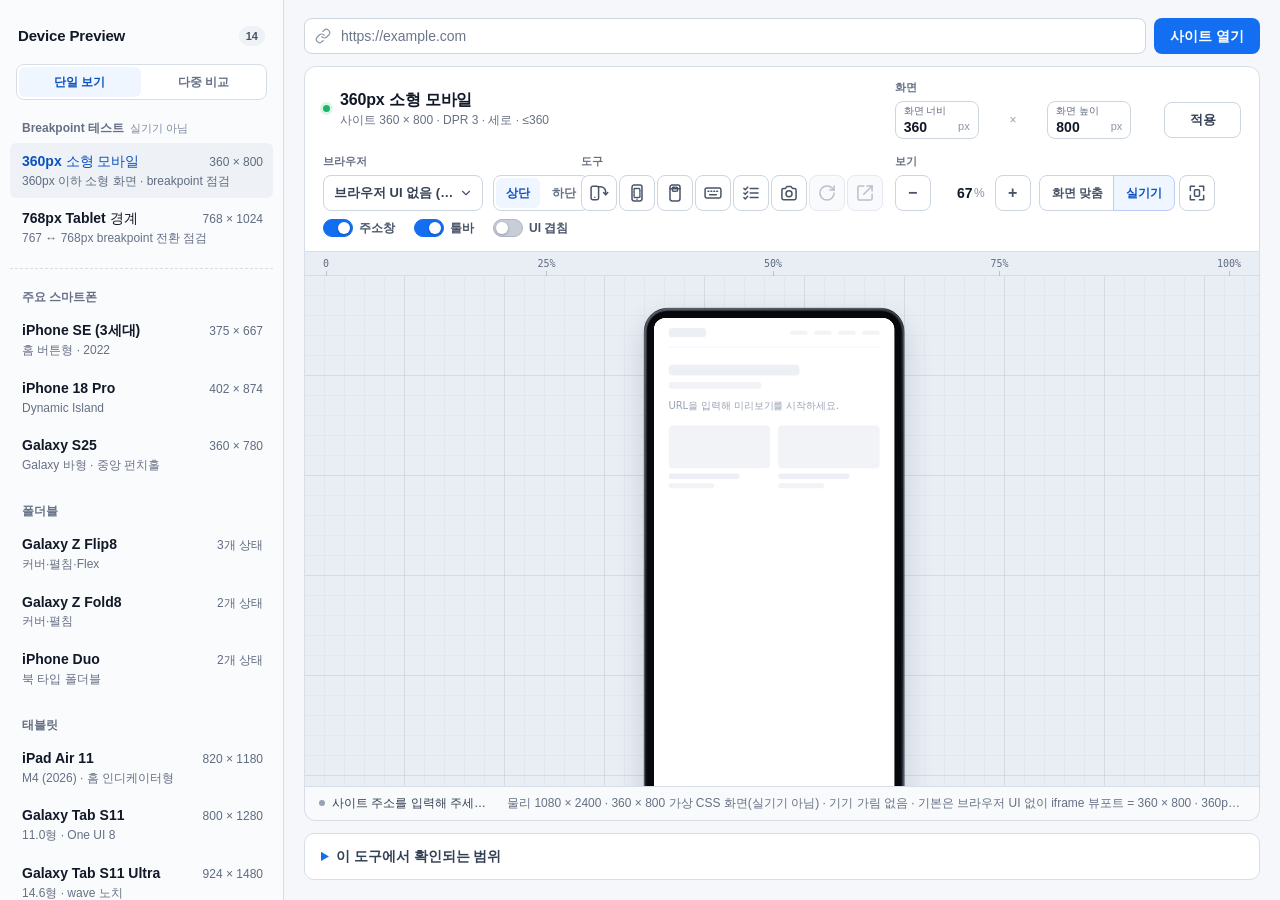
==== commit 81f02a91: "script: 다중 비교 카드별 가림 검사 지원 - 다중 비교의 각 view에서 가림 검사를 독립적으로 실행 - 카드별 가림 결과와 검사 상태 표시 추가 - 비교 기기 전체 가림 " ====
--- a/index.html
+++ b/index.html
@@ -507,7 +507,7 @@
             <svg viewBox="0 0 24 24" aria-hidden="true"><use href="#icon-close"/></svg>
           </button>
         </div>
-        <span class="compare_meta"><span class="compare_meta_text"></span><span class="compare_badge" hidden></span></span>
+        <span class="compare_meta"><span class="compare_meta_text"></span><span class="compare_badge" hidden></span><span class="compare_occlusion" hidden></span></span>
         <select class="compare_state" hidden></select>
       </header>
       <div class="compare_body">
--- a/styles.css
+++ b/styles.css
@@ -2048,6 +2048,13 @@
 .compare_meta_text { min-width: 0; overflow: hidden; text-overflow: ellipsis; white-space: nowrap; }
 .compare_badge { flex: 0 0 auto; padding: 1px 5px; color: #b42318; background: #fee4e2; border-radius: 4px; font-size: 10px; font-weight: 700; white-space: nowrap; }
 .compare_badge[hidden] { display: none; }
+/* 카드별 가림 검사 결과(2026-11-23): 메타 글자와 같은 중립 표시, 실제 가림(하드웨어 · OS · 브라우저) 이 있을 때만 경고 색 */
+.compare_occlusion { flex: 0 0 auto; white-space: nowrap; }
+.compare_occlusion[data-hit="true"] { color: #c2410c; font-weight: 700; }
+.compare_occlusion[hidden] { display: none; }
+.occlusion_items .oi_group { margin: 6px 8px 2px; color: #111827; font-size: 12px; font-weight: 700; }
+.occlusion_items li:first-child .oi_group { margin-top: 0; }
+.occlusion_items .oi_skip { margin: 4px 8px 0; color: #536071; font-size: 12px; }
 .switch_control input:disabled { opacity: .5; cursor: not-allowed; }
 .switch_control input:disabled + span { color: #98a2b3; }
 .compare_tools { grid-area: tools; display: flex; align-items: center; gap: 4px; flex: 0 0 auto; }
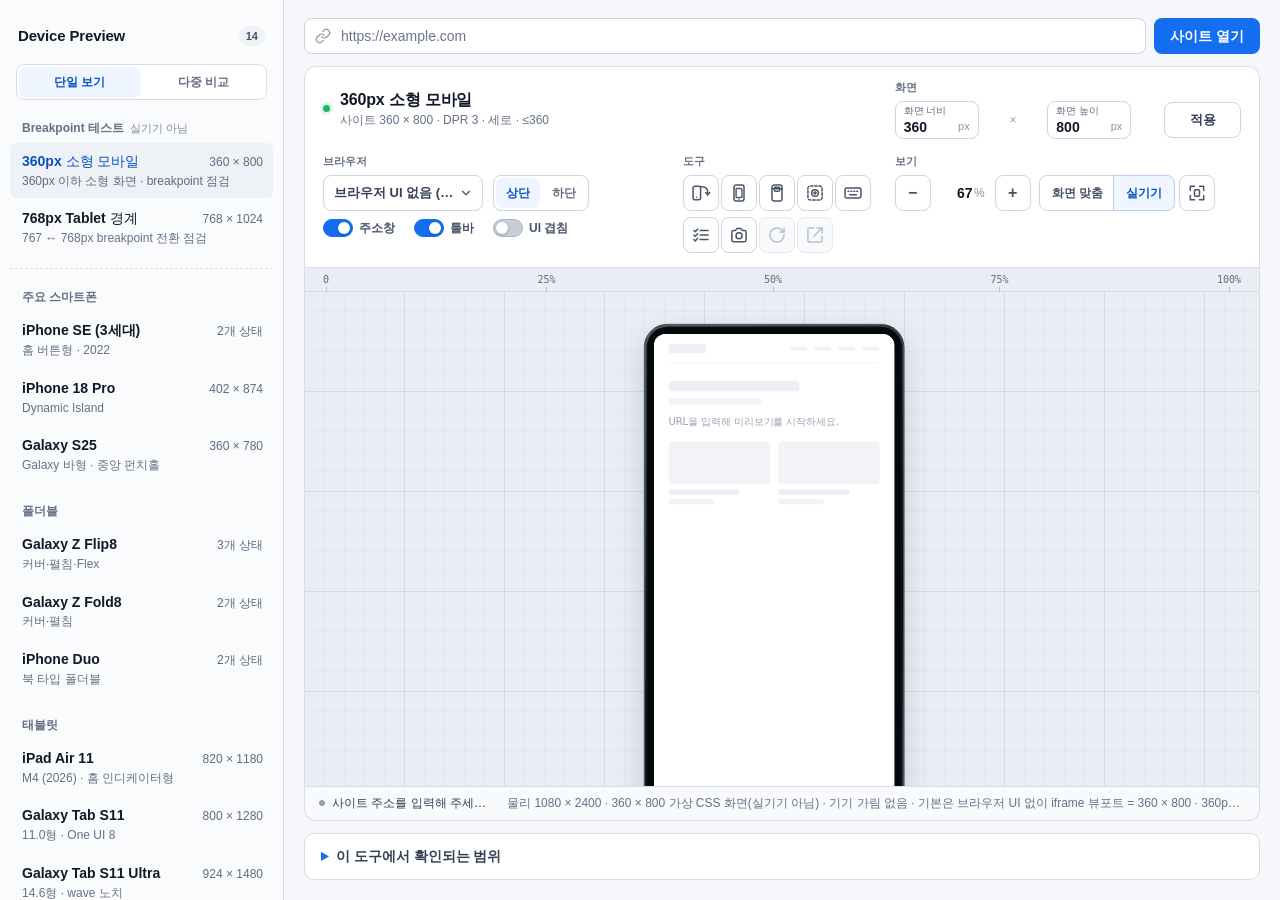
==== commit ee08f2c5: "script: WCAG 2.2 기준 터치 타깃 검사 추가 - 단일 보기와 다중 비교에 터치 타깃 QA 검사 추가 - WCAG 2.2 Minimum 24px 기준과 spacing e" ====
--- a/index.html
+++ b/index.html
@@ -156,6 +156,10 @@
             <button type="button" class="icon_btn" id="occlusionBtn" aria-label="가림 검사" aria-pressed="false" title="가림 검사 — 위험 영역 표시 · fixed / sticky 요소 겹침 자동 검사(같은 출처 페이지만)">
               <svg viewBox="0 0 24 24" aria-hidden="true"><use href="#icon-occlusion"/></svg>
             </button>
+            <!-- 터치 타깃 검사(2026-11-23, 가림 검사와 별개 · 독립 ON/OFF): 같은 출처 페이지의 버튼 · 링크 · 폼 컨트롤 크기와 간격을 WCAG 2.2 기준(2.5.8 최소 24 · 2.5.5 권장 44 CSS px) 으로 view 마다 검사 -->
+            <button type="button" class="icon_btn touch_btn" id="touchBtn" aria-label="터치 타깃 검사" aria-pressed="false" title="터치 타깃 검사 — 버튼 · 링크 · 폼 컨트롤의 크기 · 간격(WCAG 2.2 최소 24 · 권장 44 CSS px, 같은 출처 페이지만)">
+              <svg viewBox="0 0 24 24" aria-hidden="true"><use href="#icon-touch"/></svg>
+            </button>
             <!-- 가상 키보드 영역 시뮬레이션(2026-10-21): 실제 OS 키보드 에뮬레이션이 아니라 사용자 조절 높이의 하단 영역(화면 축소 / 겹침). MacBook 에서는 CSS 로 숨김 · 켜짐 상태는 저장하지 않음 -->
             <button type="button" class="icon_btn keyboard_btn" id="keyboardBtn" aria-label="가상 키보드 영역 시뮬레이션" aria-pressed="false" title="가상 키보드 영역 시뮬레이션 — 실제 OS 키보드가 아니라, 사용자가 정한 높이만큼 화면 아래를 줄이거나 가리는 테스트 영역">
               <svg viewBox="0 0 24 24" aria-hidden="true"><use href="#icon-keyboard"/></svg>
@@ -262,6 +266,22 @@
               <textarea class="occlusion_copy_text" id="occlusionCopyText" readonly rows="10" aria-label="가림 검사 리포트"></textarea>
               <button type="button" class="occlusion_recheck" id="occlusionCopyClose">닫기</button>
             </div>
+            <!-- 터치 타깃 검사 결과 한 줄 · 목록 · 직접 복사 상자(가림 검사와 같은 모양 · 자리, 별도 기능) -->
+            <span class="occlusion_status touch_status" id="touchStatus" hidden>
+              <span class="occlusion_text" id="touchText"></span>
+              <button type="button" class="occlusion_recheck" id="touchListBtn" aria-expanded="false" aria-controls="touchList" hidden>결과 보기</button>
+              <button type="button" class="occlusion_recheck" id="touchRecheck">다시 검사</button>
+              <button type="button" class="occlusion_recheck" id="touchCopy">리포트 복사</button>
+            </span>
+            <div class="occlusion_list touch_list" id="touchList" role="region" aria-label="터치 타깃 검사 결과" hidden>
+              <ol class="occlusion_items" id="touchItems"></ol>
+              <p class="occlusion_list_note" id="touchListNote" aria-live="polite"></p>
+            </div>
+            <div class="occlusion_list occlusion_copy_box" id="touchCopyBox" role="region" aria-label="터치 타깃 검사 리포트 직접 복사" hidden>
+              <p class="occlusion_list_note">자동 복사가 막혔습니다 — 아래 내용을 선택해 직접 복사해 주세요.</p>
+              <textarea class="occlusion_copy_text" id="touchCopyText" readonly rows="10" aria-label="터치 타깃 검사 리포트"></textarea>
+              <button type="button" class="occlusion_recheck" id="touchCopyClose">닫기</button>
+            </div>
             <!-- Safari 호환성 검사 결과 한 줄 · 결과 목록(가림 검사와 같은 모양, 별도 기능) -->
             <span class="occlusion_status compat_status" id="compatStatus" hidden>
               <span class="occlusion_text" id="compatText"></span>
@@ -319,6 +339,7 @@
     <symbol id="icon-rotate" viewBox="0 0 24 24"><rect x="2.5" y="4" width="9" height="16" rx="2"/><path d="M7 17h.01"/><path d="M11.5 4.5h2.5a6 6 0 0 1 6 6V14"/><path d="M17.5 11.5 20 14l2.5-2.5"/></symbol>
     <!-- safe-area 가이드: 스마트폰 + 안쪽 점선 안전 영역 -->
     <symbol id="icon-keyboard" viewBox="0 0 24 24"><rect x="2.5" y="6" width="19" height="12" rx="2"/><path d="M6 10h1M9.5 10h1M13 10h1M16.5 10h1M8 14h8"/></symbol>
+    <symbol id="icon-touch" viewBox="0 0 24 24"><rect x="3.5" y="3.5" width="17" height="17" rx="3" stroke-dasharray="3 2.2"/><circle cx="12" cy="12" r="4"/><path d="M12 10.5v3M10.5 12h3"/></symbol>
     <symbol id="icon-occlusion" viewBox="0 0 24 24"><rect x="6" y="2.5" width="12" height="19" rx="2.5"/><path d="M6 7h12"/><rect x="9" y="5" width="6" height="5" rx="1" stroke-dasharray="2 1.5"/></symbol>
     <symbol id="icon-safe-area" viewBox="0 0 24 24"><rect x="6" y="2.5" width="12" height="19" rx="2.5"/><rect x="8.5" y="6.5" width="7" height="11" rx="1" stroke-dasharray="2 1.5"/><path d="M12 19.5h.01"/></symbol>
     <!-- 새로고침: 단일 시계 방향 화살표 -->
@@ -482,6 +503,8 @@
         </div>
         <!-- 가림 검사 레이어(위험 영역 · 겹친 사이트 요소 테두리). 화면 좌표(CSS px) 로 app.js 가 채운다. pointer-events 없음 — iframe 클릭·스크롤을 막지 않는다 -->
         <div class="occlusion_layer" aria-hidden="true"></div>
+        <!-- 터치 타깃 검사 레이어(오류 · 권장 미달 타깃 테두리, 가림 레이어와 별개). pointer-events 없음 -->
+        <div class="touch_layer" aria-hidden="true"></div>
       </div>
       <!-- 하드웨어 컷아웃(노치·아일랜드·펀치홀·듀얼 렌즈+플래시): 디스플레이 마스크(.screen_wrap) 바깥의 별개 레이어.
            위치·크기는 app.js updateCutout() 이 화면 좌표(--cutout-*) 로 넣고 CSS 가 베젤(--frame-*) 만큼 옮긴다. 마스크에 홀(display.mask:'holes') 이 있어도 렌즈는 그 위에 그려진다 -->
@@ -507,7 +530,7 @@
             <svg viewBox="0 0 24 24" aria-hidden="true"><use href="#icon-close"/></svg>
           </button>
         </div>
-        <span class="compare_meta"><span class="compare_meta_text"></span><span class="compare_badge" hidden></span><span class="compare_occlusion" hidden></span></span>
+        <span class="compare_meta"><span class="compare_meta_text"></span><span class="compare_badge" hidden></span><span class="compare_occlusion" hidden></span><span class="compare_touch" hidden></span></span>
         <select class="compare_state" hidden></select>
       </header>
       <div class="compare_body">
--- a/styles.css
+++ b/styles.css
@@ -549,17 +549,17 @@
 .switch_control input:checked::before { transform: translateX(12px); }
 .switch_control input:focus-visible { outline: 3px solid var(--focus-color); outline-offset: 2px; }
 
-/* 도구: 제목 / 아이콘 8개(회전 · safe-area · 가림 검사 · 가상 키보드 | Safari 호환성 검사 · 테스트 상태 프리셋 · 스크린샷 · 새로고침 · 새 창) */
+/* 도구: 제목 / 아이콘 9개(회전 · safe-area · 가림 검사 · 터치 타깃 검사 · 가상 키보드 | Safari 호환성 검사 · 테스트 상태 프리셋 · 스크린샷 · 새로고침 · 새 창) */
 .tool_actions {
   grid-area: tools;
   position: relative;   /* 테스트 상태 프리셋 popover(.preset_menu, absolute) 기준 */
   display: grid;
-  grid-template-columns: repeat(8, 36px);   /* 회전 · safe-area · 가림 검사 · 가상 키보드 · 테스트 상태 프리셋 · 스크린샷 · 새로고침 · 새 창 (MacBook + Safari 는 가상 키보드 대신 Safari 호환성 검사 — 둘 다 8열, 2026-11-09 프리셋 버튼으로 7 → 8) */
+  grid-template-columns: repeat(9, 36px);   /* 2026-11-23 터치 타깃 검사 버튼으로 8 → 9 · 회전 · safe-area · 가림 검사 · 가상 키보드 · 테스트 상태 프리셋 · 스크린샷 · 새로고침 · 새 창 (MacBook + Safari 는 가상 키보드 대신 Safari 호환성 검사 — 둘 다 8열, 2026-11-09 프리셋 버튼으로 7 → 8) */
   gap: 6px 2px;   /* 세로 6 = 제목 ↔ 아이콘, 가로 2 = 아이콘 사이(2026-10-21 6 → 4, 2026-11-02 4 → 2 — 스크린샷 버튼 자리) */
 }
 /* Safari 호환성 검사 버튼(2026-10-16): MacBook + Safari(macOS) 단일 보기일 때만 보인다 — 기존 JS 가 그 조건에서만 브라우저 그룹에 붙이는 data-mac-safari 를 따른다(JS 변경 없음). 다른 기기의 도구 그룹은 5열 그대로 */
 .control_panel:not(:has(.browser_controls[data-mac-safari="true"])) .compat_btn { display: none; }
-.control_panel:has(.browser_controls[data-mac-safari="true"]) .keyboard_btn { display: none; }   /* 가상 키보드는 모바일 · 태블릿 · breakpoint 프리셋용 — MacBook 에서는 숨김(2026-10-21) */
+.control_panel:has(.browser_controls[data-mac-safari="true"]) .keyboard_btn { display: none; }   /* 가상 키보드는 모바일 · 태블릿 · breakpoint 프리셋용 — MacBook 에서는 숨김(2026-10-21). 터치 타깃 검사는 pointer input 전체 대상이라 MacBook 에서도 표시(2026-11-24) — 보이는 아이콘 9개 = 기본 repeat(9) */
 .tool_actions .ctrl_title { grid-column: 1 / -1; margin-bottom: 0; }   /* gap 6 이 제목 ↔ 아이콘 간격 */
 /* 테스트 상태 프리셋 popover(2026-11-09): 버튼 아래 작은 목록. 닫혀 있으면(hidden) 공간 없음, 열려도 패널 높이 그대로(absolute).
  * 브라우저 설정 popover 와 같은 모양(흰 배경 · border 1 · radius 8 · 옅은 그림자). 선택 표시 = aria-current(실제 현재 설정과 일치) */
@@ -1834,6 +1834,21 @@
 }
 .occlusion_layer .oe_focus { border: 4px solid var(--focus-color); outline: 2px solid #fff; outline-offset: -6px; }   /* 굵은 테두리 + 안쪽 흰 선(음수 outline-offset). 이전 바깥 box-shadow 링은 화면 가장자리에서 밖으로 나갔음 — 이제 모두 요소 rect 안에 그려지고 가장자리 변은 data-edge 로 생략 */
 .occlusion_layer .oe_focus.is_stale { border-style: dashed; }
+/* 터치 타깃 검사 레이어(2026-11-23, 가림 레이어와 별개): 오류 = 경고색 실선 · 권장 미달 = 약한 점선(색 외에 선 모양으로도 구분) · 정상 · 예외 후보는 그리지 않음 */
+.touch_layer { position: absolute; inset: 0; z-index: 6; display: none; pointer-events: none; }
+.device_shell[data-touch="true"] .touch_layer { display: block; }
+.touch_layer > span { position: absolute; box-sizing: border-box; pointer-events: none; }
+.touch_layer .te_error { border: 1.5px solid #dc2626; background: rgba(220, 38, 38, .08); }
+.touch_layer .te_warn { border: 1px dashed rgba(180, 83, 9, .75); }
+.touch_layer .te_focus { border: 3px solid var(--focus-color); outline: 1.5px solid #fff; outline-offset: -4.5px; }
+.touch_layer .te_focus.is_stale { border-style: dashed; }
+.touch_layer [data-edge~="l"] { border-left-width: 0; }
+.touch_layer [data-edge~="t"] { border-top-width: 0; }
+.touch_layer [data-edge~="r"] { border-right-width: 0; }
+.touch_layer [data-edge~="b"] { border-bottom-width: 0; }
+.touch_status { color: #344054; }
+.occlusion_items button[data-status="warn"] .oi_num { background: #b45309; }
+.occlusion_items button[data-status="inline"] .oi_num { background: #536071; }
 .occlusion_layer .oe_focus .oe_num { background: var(--focus-color); }
 /* 가림 요소 목록: 푸터 위에 뜨는 작은 목록(레이아웃 자리를 차지하지 않음) */
 .preview_footer { position: relative; }
@@ -2052,6 +2067,11 @@
 .compare_occlusion { flex: 0 0 auto; white-space: nowrap; }
 .compare_occlusion[data-hit="true"] { color: #c2410c; font-weight: 700; }
 .compare_occlusion[hidden] { display: none; }
+/* 카드별 터치 타깃 검사 결과(2026-11-23): 메타 글자 수준의 작은 표시 · 오류만 경고 색 */
+.compare_touch { flex: 0 0 auto; white-space: nowrap; }
+.compare_touch[data-level="error"] { color: #b42318; font-weight: 700; }
+.compare_touch[data-level="warn"] { color: #9a3412; }
+.compare_touch[hidden] { display: none; }
 .occlusion_items .oi_group { margin: 6px 8px 2px; color: #111827; font-size: 12px; font-weight: 700; }
 .occlusion_items li:first-child .oi_group { margin-top: 0; }
 .occlusion_items .oi_skip { margin: 4px 8px 0; color: #536071; font-size: 12px; }
@@ -2096,7 +2116,7 @@
  * 아이콘을 5개씩 두 줄로 놓아 도구 열을 화면 상태 열(--fold-col) 폭 안에 둔다 — 버튼 크기 · 순서 그대로, 이 폭에서만 패널이 16px 높아짐(브라우저 그룹이 4행인 18 Pro · Duo 는 그대로).
  * 이전(6개) 에도 1181~1214 · 901~934 에서는 주소창 위치 버튼이 회전 버튼과 겹쳐 있었다.
  * 2026-11-09 테스트 상태 프리셋 버튼(8개, 한 줄 302px) 으로 위 범위를 1249 → 1279 로 넓혔다 — 아래 줄 260 + 302 + 331 + 간격 24 = 917px 이 패널 폭(창 − 약 362) 에 들어가는 창 1280 부터 한 줄 */
-@media (min-width: 1181px) and (max-width: 1279px), (min-width: 901px) and (max-width: 980px) {
+@media (min-width: 1181px) and (max-width: 1319px), (min-width: 901px) and (max-width: 980px) {
   .control_panel:not(:has(.browser_controls[data-mac-safari="true"])) .tool_actions { grid-template-columns: repeat(5, 36px); }   /* MacBook + Safari 는 별도 배치(아래)에서 한 줄로 들어간다 */
 }
 /* 1행(창 1920 이상, 2026-11-09): 테스트 상태 프리셋 버튼(+38px) 으로 6영역 합계가 약 1596px 가 되어 창 1920 의 패널 폭(1558) 을 넘으므로(보기 그룹이 줄바꿈되며 패널 112 → 122)
@@ -2104,6 +2124,9 @@
  * MacBook + Safari 는 화면 상태 열이 없는 별도 배치라 제외 */
 @media (min-width: 1920px) {
   .control_panel:not(:has(.browser_controls[data-mac-safari="true"])) { --fold-col: 181px; column-gap: 8px; }
+  /* 2026-11-23 터치 타깃 검사 버튼(+38px): 1행에서는 화면 상태 열을 고정 폭(181) 으로 예약하지 않고 실제 내용 폭으로 둔다(단일 화면 기기는 0 — 그 자리를 기기 정보가 씀,
+   * Flip8 은 내용 폭이 181 이라 같음) · 기기 정보 최소 폭 200 → 168(기기 설명이 두 줄로 접힐 수 있음, 패널 높이는 그대로) */
+  .control_panel:not(:has(.browser_controls[data-mac-safari="true"])) { --fold-col: 0px; grid-template-columns: minmax(168px, 1fr) minmax(var(--fold-col), auto) auto auto auto auto; }
 }
 /* 2행에서 아래 줄(브라우저 · 도구 · 보기 ≈ 830px) 이 넘치는 폭에서만 4행 — 980 이하는 좌측 목록이 위로 올라가 패널이 다시 넓어지므로 2행으로 돌아가고, 900 이하에서 다시 4행 */
 @media (min-width: 981px) and (max-width: 1180px), (max-width: 900px) {
@@ -2216,6 +2239,25 @@
   .browser_controls[data-mac-safari="true"] .safari_version_select { width: 100%; }
   .browser_controls[data-mac-safari="true"] .safari_version { min-width: 0; }
 }
+/* MacBook + Safari 도구 9칸(2026-11-24, 터치 타깃 검사 버튼 표시로 도구 302 → 340): 기존 배치 경계 안에서만 열 · 간격을 조정한다(행 수 · 높이 그대로).
+ * ① 2행(1440~1919) 아래 줄 브라우저 408 + 도구 340 + 보기 331 이 창 1440 의 패널 폭(1097) 에 들어가게 그룹 사이 12 → 8
+ * ② 3행(1081~1439 · 781~980): 1열이 화면(244) 과 도구(340) 중 넓은 쪽이 되어 같은 열 오른쪽 브라우저 그룹이 패널 밖으로 밀렸다 → 3열로 나눠 도구가 1 · 2열에 걸치게(1열 = 화면 폭)
+ * ③ 4행(981~1080 · 701~780) 도구 · 보기 줄: 간격 14 → 10(창 1024 에서 340 + 10 + 331 = 패널 폭 681) */
+@media (min-width: 1440px) and (max-width: 1919px) {
+  .control_panel:has(.browser_controls[data-mac-safari="true"]) { column-gap: 8px; }
+}
+@media (min-width: 1081px) and (max-width: 1439px), (min-width: 781px) and (max-width: 980px) {
+  .control_panel:has(.browser_controls[data-mac-safari="true"]) {
+    grid-template-columns: auto auto minmax(0, 1fr);
+    grid-template-areas:
+      "device device device"
+      "size   browser browser"
+      "tools  tools   view";
+  }
+}
+@media (min-width: 981px) and (max-width: 1080px), (min-width: 701px) and (max-width: 780px) {
+  .control_panel:has(.browser_controls[data-mac-safari="true"]) { column-gap: 10px; }
+}
 /* ---------- 기기만 보기(body.is_device_only, 2026-10-15) ----------
  * 기기 확인에 필요 없는 UI 를 숨기고 미리보기 스테이지가 창 전체를 쓴다. 배율 계산 · 기기 · 브라우저 · safe-area · 가림 검사 로직은 그대로이며,
  * 스테이지 크기가 바뀌면 기존 ResizeObserver → updateAllScales() 가 현재 배율 모드(화면 맞춤 · 수동 · 실기기) 를 그대로 다시 적용한다.
@@ -2269,6 +2311,7 @@
 .device_shell[data-capture="site"] .hinge_line,
 .device_shell[data-capture="site"] .safe_guides,
 .device_shell[data-capture="site"] .occlusion_layer,
+.device_shell[data-capture="site"] .touch_layer,
 .device_shell[data-capture="site"] .kb_sim,
 .device_shell[data-capture="site"] .status_cluster,
 .device_shell[data-capture="site"] .dynamic_island,
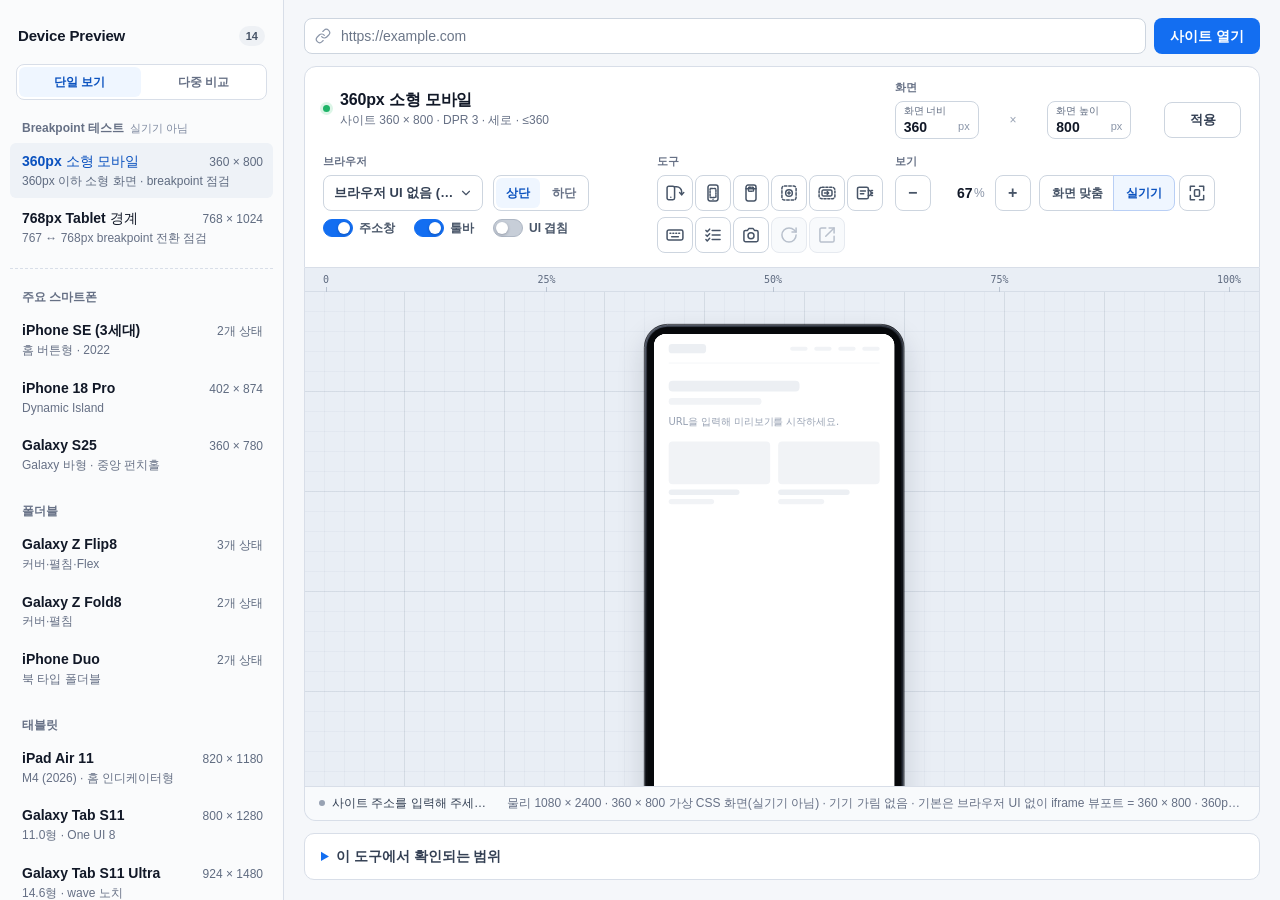
==== commit cf620fa9: "script: 반응형 레이아웃 깨짐 검사 추가 - 문서 전체 가로 overflow 자동 검사 추가 - 1px 이하 fractional overflow 허용 오차 적용 - 가로 넘침" ====
--- a/index.html
+++ b/index.html
@@ -160,6 +160,14 @@
             <button type="button" class="icon_btn touch_btn" id="touchBtn" aria-label="터치 타깃 검사" aria-pressed="false" title="터치 타깃 검사 — 버튼 · 링크 · 폼 컨트롤의 크기 · 간격(WCAG 2.2 최소 24 · 권장 44 CSS px, 같은 출처 페이지만)">
               <svg viewBox="0 0 24 24" aria-hidden="true"><use href="#icon-touch"/></svg>
             </button>
+            <!-- 키보드·포커스 검사(2026-11-24, 다른 검사와 별개 · 독립 ON/OFF): 같은 출처 페이지의 Tab 대상 정적 검사 + 사용자가 실제로 누른 Tab 의 포커스 이동 관찰(자동 Tab · .focus() 없음). 가상 키보드 시뮬레이션과 무관 -->
+            <button type="button" class="icon_btn" id="focusBtn" aria-label="키보드·포커스 검사" aria-pressed="false" title="키보드·포커스 검사 — Tab 대상 정적 검사 + 미리보기 안에서 직접 누른 Tab 의 포커스 이동 · 표시 · 가림 관찰(같은 출처 페이지만, 자동 Tab 없음)">
+              <svg viewBox="0 0 24 24" aria-hidden="true"><use href="#icon-focus"/></svg>
+            </button>
+            <!-- 레이아웃 깨짐 검사(2026-11-24, 다른 검사와 별개 · 독립 ON/OFF): 같은 출처 페이지의 문서 가로 넘침 · viewport 이탈 · 부모 초과 · 잘림 후보. 사이트 CSS · DOM 은 바꾸지 않음 -->
+            <button type="button" class="icon_btn" id="layoutBtn" aria-label="레이아웃 깨짐 검사" aria-pressed="false" title="레이아웃 깨짐 검사 — 문서 가로 넘침 · viewport 밖으로 나간 요소 · 부모를 넘는 콘텐츠 · 잘림 후보(같은 출처 페이지만, 사이트는 바꾸지 않음)">
+              <svg viewBox="0 0 24 24" aria-hidden="true"><use href="#icon-layout"/></svg>
+            </button>
             <!-- 가상 키보드 영역 시뮬레이션(2026-10-21): 실제 OS 키보드 에뮬레이션이 아니라 사용자 조절 높이의 하단 영역(화면 축소 / 겹침). MacBook 에서는 CSS 로 숨김 · 켜짐 상태는 저장하지 않음 -->
             <button type="button" class="icon_btn keyboard_btn" id="keyboardBtn" aria-label="가상 키보드 영역 시뮬레이션" aria-pressed="false" title="가상 키보드 영역 시뮬레이션 — 실제 OS 키보드가 아니라, 사용자가 정한 높이만큼 화면 아래를 줄이거나 가리는 테스트 영역">
               <svg viewBox="0 0 24 24" aria-hidden="true"><use href="#icon-keyboard"/></svg>
@@ -282,6 +290,39 @@
               <textarea class="occlusion_copy_text" id="touchCopyText" readonly rows="10" aria-label="터치 타깃 검사 리포트"></textarea>
               <button type="button" class="occlusion_recheck" id="touchCopyClose">닫기</button>
             </div>
+            <!-- 키보드·포커스 검사 결과 한 줄 · 목록 · 직접 복사 상자(가림 · 터치 검사와 같은 모양 · 자리, 별도 기능) -->
+            <span class="occlusion_status focus_status" id="focusStatus" hidden>
+              <span class="occlusion_text" id="focusText"></span>
+              <button type="button" class="occlusion_recheck" id="focusOrderBtn" aria-pressed="false" title="Tab 순서 번호를 미리보기 위에 표시">순서 보기</button>
+              <button type="button" class="occlusion_recheck" id="focusListBtn" aria-expanded="false" aria-controls="focusList" hidden>결과 보기</button>
+              <button type="button" class="occlusion_recheck" id="focusRecheck">다시 검사</button>
+              <button type="button" class="occlusion_recheck" id="focusCopy">리포트 복사</button>
+            </span>
+            <div class="occlusion_list focus_list" id="focusList" role="region" aria-label="키보드·포커스 검사 결과" hidden>
+              <ol class="occlusion_items" id="focusItems"></ol>
+              <p class="occlusion_list_note" id="focusListNote" aria-live="polite"></p>
+            </div>
+            <div class="occlusion_list occlusion_copy_box" id="focusCopyBox" role="region" aria-label="키보드·포커스 검사 리포트 직접 복사" hidden>
+              <p class="occlusion_list_note">자동 복사가 막혔습니다 — 아래 내용을 선택해 직접 복사해 주세요.</p>
+              <textarea class="occlusion_copy_text" id="focusCopyText" readonly rows="10" aria-label="키보드·포커스 검사 리포트"></textarea>
+              <button type="button" class="occlusion_recheck" id="focusCopyClose">닫기</button>
+            </div>
+            <!-- 레이아웃 깨짐 검사 결과 한 줄 · 목록 · 직접 복사 상자(다른 검사와 같은 모양 · 자리, 별도 기능) -->
+            <span class="occlusion_status layout_status" id="layoutStatus" hidden>
+              <span class="occlusion_text" id="layoutText"></span>
+              <button type="button" class="occlusion_recheck" id="layoutListBtn" aria-expanded="false" aria-controls="layoutList" hidden>결과 보기</button>
+              <button type="button" class="occlusion_recheck" id="layoutRecheck">다시 검사</button>
+              <button type="button" class="occlusion_recheck" id="layoutCopy">리포트 복사</button>
+            </span>
+            <div class="occlusion_list layout_list" id="layoutList" role="region" aria-label="레이아웃 깨짐 검사 결과" hidden>
+              <ol class="occlusion_items" id="layoutItems"></ol>
+              <p class="occlusion_list_note" id="layoutListNote" aria-live="polite"></p>
+            </div>
+            <div class="occlusion_list occlusion_copy_box" id="layoutCopyBox" role="region" aria-label="레이아웃 깨짐 검사 리포트 직접 복사" hidden>
+              <p class="occlusion_list_note">자동 복사가 막혔습니다 — 아래 내용을 선택해 직접 복사해 주세요.</p>
+              <textarea class="occlusion_copy_text" id="layoutCopyText" readonly rows="10" aria-label="레이아웃 깨짐 검사 리포트"></textarea>
+              <button type="button" class="occlusion_recheck" id="layoutCopyClose">닫기</button>
+            </div>
             <!-- Safari 호환성 검사 결과 한 줄 · 결과 목록(가림 검사와 같은 모양, 별도 기능) -->
             <span class="occlusion_status compat_status" id="compatStatus" hidden>
               <span class="occlusion_text" id="compatText"></span>
@@ -339,6 +380,8 @@
     <symbol id="icon-rotate" viewBox="0 0 24 24"><rect x="2.5" y="4" width="9" height="16" rx="2"/><path d="M7 17h.01"/><path d="M11.5 4.5h2.5a6 6 0 0 1 6 6V14"/><path d="M17.5 11.5 20 14l2.5-2.5"/></symbol>
     <!-- safe-area 가이드: 스마트폰 + 안쪽 점선 안전 영역 -->
     <symbol id="icon-keyboard" viewBox="0 0 24 24"><rect x="2.5" y="6" width="19" height="12" rx="2"/><path d="M6 10h1M9.5 10h1M13 10h1M16.5 10h1M8 14h8"/></symbol>
+    <symbol id="icon-focus" viewBox="0 0 24 24"><rect x="2.5" y="5" width="19" height="14" rx="3.5" stroke-dasharray="2.6 2"/><rect x="6" y="8.5" width="12" height="7" rx="1.6"/><path d="M9 12h5M12.3 10.3 14 12l-1.7 1.7"/></symbol>
+    <symbol id="icon-layout" viewBox="0 0 24 24"><rect x="3" y="5" width="13" height="14" rx="2"/><path d="M16 9h5M16 15h5" stroke-dasharray="2 1.8"/><path d="m18.5 10.5 2.5 1.5-2.5 1.5"/><path d="M6.5 9.5h6M6.5 13h4"/></symbol>
     <symbol id="icon-touch" viewBox="0 0 24 24"><rect x="3.5" y="3.5" width="17" height="17" rx="3" stroke-dasharray="3 2.2"/><circle cx="12" cy="12" r="4"/><path d="M12 10.5v3M10.5 12h3"/></symbol>
     <symbol id="icon-occlusion" viewBox="0 0 24 24"><rect x="6" y="2.5" width="12" height="19" rx="2.5"/><path d="M6 7h12"/><rect x="9" y="5" width="6" height="5" rx="1" stroke-dasharray="2 1.5"/></symbol>
     <symbol id="icon-safe-area" viewBox="0 0 24 24"><rect x="6" y="2.5" width="12" height="19" rx="2.5"/><rect x="8.5" y="6.5" width="7" height="11" rx="1" stroke-dasharray="2 1.5"/><path d="M12 19.5h.01"/></symbol>
@@ -505,6 +548,10 @@
         <div class="occlusion_layer" aria-hidden="true"></div>
         <!-- 터치 타깃 검사 레이어(오류 · 권장 미달 타깃 테두리, 가림 레이어와 별개). pointer-events 없음 -->
         <div class="touch_layer" aria-hidden="true"></div>
+        <!-- 키보드·포커스 검사 레이어(정적 문제 테두리 · 순서 번호 · 현재 포커스, 가림 · 터치 레이어와 별개). pointer-events 없음 -->
+        <div class="focus_layer" aria-hidden="true"></div>
+        <!-- 레이아웃 깨짐 검사 레이어(문제 실선 · 주의 점선, 다른 검사 레이어와 별개). pointer-events 없음 -->
+        <div class="layout_layer" aria-hidden="true"></div>
       </div>
       <!-- 하드웨어 컷아웃(노치·아일랜드·펀치홀·듀얼 렌즈+플래시): 디스플레이 마스크(.screen_wrap) 바깥의 별개 레이어.
            위치·크기는 app.js updateCutout() 이 화면 좌표(--cutout-*) 로 넣고 CSS 가 베젤(--frame-*) 만큼 옮긴다. 마스크에 홀(display.mask:'holes') 이 있어도 렌즈는 그 위에 그려진다 -->
@@ -530,7 +577,7 @@
             <svg viewBox="0 0 24 24" aria-hidden="true"><use href="#icon-close"/></svg>
           </button>
         </div>
-        <span class="compare_meta"><span class="compare_meta_text"></span><span class="compare_badge" hidden></span><span class="compare_occlusion" hidden></span><span class="compare_touch" hidden></span></span>
+        <span class="compare_meta"><span class="compare_meta_text"></span><span class="compare_badge" hidden></span><span class="compare_occlusion" hidden></span><span class="compare_touch" hidden></span><span class="compare_focus" hidden></span><span class="compare_layout" hidden></span></span>
         <select class="compare_state" hidden></select>
       </header>
       <div class="compare_body">
--- a/styles.css
+++ b/styles.css
@@ -554,7 +554,7 @@
   grid-area: tools;
   position: relative;   /* 테스트 상태 프리셋 popover(.preset_menu, absolute) 기준 */
   display: grid;
-  grid-template-columns: repeat(9, 36px);   /* 2026-11-23 터치 타깃 검사 버튼으로 8 → 9 · 회전 · safe-area · 가림 검사 · 가상 키보드 · 테스트 상태 프리셋 · 스크린샷 · 새로고침 · 새 창 (MacBook + Safari 는 가상 키보드 대신 Safari 호환성 검사 — 둘 다 8열, 2026-11-09 프리셋 버튼으로 7 → 8) */
+  grid-template-columns: repeat(11, 36px);   /* 2026-11-24 레이아웃 깨짐 검사 버튼으로 10 → 11 · 2026-11-24 키보드·포커스 검사 버튼으로 9 → 10 · 2026-11-23 터치 타깃 검사 버튼으로 8 → 9 · 회전 · safe-area · 가림 검사 · 가상 키보드 · 테스트 상태 프리셋 · 스크린샷 · 새로고침 · 새 창 (MacBook + Safari 는 가상 키보드 대신 Safari 호환성 검사 — 둘 다 8열, 2026-11-09 프리셋 버튼으로 7 → 8) */
   gap: 6px 2px;   /* 세로 6 = 제목 ↔ 아이콘, 가로 2 = 아이콘 사이(2026-10-21 6 → 4, 2026-11-02 4 → 2 — 스크린샷 버튼 자리) */
 }
 /* Safari 호환성 검사 버튼(2026-10-16): MacBook + Safari(macOS) 단일 보기일 때만 보인다 — 기존 JS 가 그 조건에서만 브라우저 그룹에 붙이는 data-mac-safari 를 따른다(JS 변경 없음). 다른 기기의 도구 그룹은 5열 그대로 */
@@ -1849,6 +1849,39 @@
 .touch_status { color: #344054; }
 .occlusion_items button[data-status="warn"] .oi_num { background: #b45309; }
 .occlusion_items button[data-status="inline"] .oi_num { background: #536071; }
+.occlusion_items button[data-status="error"] .oi_num { background: #b42318; }
+/* 키보드·포커스 검사 레이어(2026-11-24, 가림 · 터치 레이어와 별개): 정적 오류 후보 = 빨간 점선 · 주의 = 옅은 점선 · 순서 번호(순서 보기) · 현재 포커스 = 굵은 보라 테두리 + 라벨 */
+.focus_layer { position: absolute; inset: 0; z-index: 6; display: none; overflow: hidden; pointer-events: none; }   /* overflow hidden: 화면 가장자리의 번호 배지 · 라벨이 화면 상자(.screen_wrap) 의 스크롤 가능 넘침을 만들지 않게(캡처 중 화면이 밀리던 원인, 2026-11-24) */
+.device_shell[data-focus="true"] .focus_layer { display: block; }
+.focus_layer > span { position: absolute; box-sizing: border-box; pointer-events: none; }
+.focus_layer .fo_error { border: 1.5px dashed #b42318; }
+.focus_layer .fo_warn { border: 1px dotted rgba(146, 64, 14, .8); }
+.focus_layer .fo_current { border: 3px solid #6d28d9; outline: 1.5px solid #fff; outline-offset: -4.5px; }
+.focus_layer .fo_current.is_warn { border-color: #b45309; }
+.focus_layer .fo_current.is_error { border-color: #b42318; }
+.focus_layer .fo_pick { border: 3px solid var(--focus-color); outline: 1.5px solid #fff; outline-offset: -4.5px; }
+.focus_layer .fo_label { position: absolute; left: -3px; bottom: calc(100% + 3px); max-width: 240px; overflow: hidden; padding: 1px 5px; color: #fff; background: #6d28d9; border-radius: 3px; font: 700 11px/16px system-ui, sans-serif; font-style: normal; text-overflow: ellipsis; white-space: nowrap; }
+.focus_layer .fo_current.is_warn .fo_label { background: #b45309; }
+.focus_layer .fo_current.is_error .fo_label { background: #b42318; }
+.focus_layer .fo_num { position: absolute; min-width: 15px; height: 15px; padding: 0 3px; color: #fff; background: rgba(76, 29, 149, .85); border-radius: 3px; font: 700 10px/15px system-ui, sans-serif; font-style: normal; text-align: center; transform: translate(-2px, -2px); }
+.focus_layer [data-edge~="l"] { border-left-width: 0; }
+.focus_layer [data-edge~="t"] { border-top-width: 0; }
+.focus_layer [data-edge~="r"] { border-right-width: 0; }
+.focus_layer [data-edge~="b"] { border-bottom-width: 0; }
+.focus_status { color: #344054; }
+.focus_status .occlusion_recheck[aria-pressed="true"] { color: #fff; background: #4c1d95; border-color: #4c1d95; }
+/* 레이아웃 깨짐 검사 레이어(2026-11-24): 문제(문서 가로 넘침 원인) = 강한 실선 · 주의 = 옅은 점선 · 예외 후보는 그리지 않음. 화면 밖으로 나간 배지가 화면 상자를 넓히지 않게 overflow hidden(포커스 레이어와 같은 이유) */
+.layout_layer { position: absolute; inset: 0; z-index: 6; display: none; overflow: hidden; pointer-events: none; }
+.device_shell[data-layout="true"] .layout_layer { display: block; }
+.layout_layer > span { position: absolute; box-sizing: border-box; pointer-events: none; }
+.layout_layer .lo_error { border: 2px solid #c2410c; background: rgba(194, 65, 12, .07); }
+.layout_layer .lo_warn { border: 1px dashed rgba(161, 98, 7, .8); }
+.layout_layer .lo_pick { border: 3px solid var(--focus-color); outline: 1.5px solid #fff; outline-offset: -4.5px; }
+.layout_layer [data-edge~="l"] { border-left-width: 0; }
+.layout_layer [data-edge~="t"] { border-top-width: 0; }
+.layout_layer [data-edge~="r"] { border-right-width: 0; }
+.layout_layer [data-edge~="b"] { border-bottom-width: 0; }
+.layout_status { color: #344054; }
 .occlusion_layer .oe_focus .oe_num { background: var(--focus-color); }
 /* 가림 요소 목록: 푸터 위에 뜨는 작은 목록(레이아웃 자리를 차지하지 않음) */
 .preview_footer { position: relative; }
@@ -2072,6 +2105,16 @@
 .compare_touch[data-level="error"] { color: #b42318; font-weight: 700; }
 .compare_touch[data-level="warn"] { color: #9a3412; }
 .compare_touch[hidden] { display: none; }
+/* 카드별 키보드·포커스 검사 결과(2026-11-24): 메타 글자 수준 · 오류 후보만 경고 색 */
+.compare_focus { flex: 0 0 auto; white-space: nowrap; }
+.compare_focus[data-level="error"] { color: #b42318; font-weight: 700; }
+.compare_focus[data-level="warn"] { color: #9a3412; }
+.compare_focus[hidden] { display: none; }
+/* 카드별 레이아웃 깨짐 검사 결과(2026-11-24): 메타 글자 수준 · 가로 넘침 / 문제만 경고 색 */
+.compare_layout { flex: 0 0 auto; white-space: nowrap; }
+.compare_layout[data-level="error"] { color: #b42318; font-weight: 700; }
+.compare_layout[data-level="warn"] { color: #9a3412; }
+.compare_layout[hidden] { display: none; }
 .occlusion_items .oi_group { margin: 6px 8px 2px; color: #111827; font-size: 12px; font-weight: 700; }
 .occlusion_items li:first-child .oi_group { margin-top: 0; }
 .occlusion_items .oi_skip { margin: 4px 8px 0; color: #536071; font-size: 12px; }
@@ -2116,8 +2159,10 @@
  * 아이콘을 5개씩 두 줄로 놓아 도구 열을 화면 상태 열(--fold-col) 폭 안에 둔다 — 버튼 크기 · 순서 그대로, 이 폭에서만 패널이 16px 높아짐(브라우저 그룹이 4행인 18 Pro · Duo 는 그대로).
  * 이전(6개) 에도 1181~1214 · 901~934 에서는 주소창 위치 버튼이 회전 버튼과 겹쳐 있었다.
  * 2026-11-09 테스트 상태 프리셋 버튼(8개, 한 줄 302px) 으로 위 범위를 1249 → 1279 로 넓혔다 — 아래 줄 260 + 302 + 331 + 간격 24 = 917px 이 패널 폭(창 − 약 362) 에 들어가는 창 1280 부터 한 줄 */
-@media (min-width: 1181px) and (max-width: 1319px), (min-width: 901px) and (max-width: 980px) {
-  .control_panel:not(:has(.browser_controls[data-mac-safari="true"])) .tool_actions { grid-template-columns: repeat(5, 36px); }   /* MacBook + Safari 는 별도 배치(아래)에서 한 줄로 들어간다 */
+/* 2026-11-24 레이아웃 깨짐 검사 버튼(11개, 한 줄 416px): 두 줄 배치를 5 → 6개씩(6 + 5, 5개씩이면 5 + 5 + 1 세 줄) · 범위 1359 → 1379 · 1015 → 1039(측정으로 찾은 겹침 · 잘림 끝),
+ * 2행 배치의 가장 좁은 끝 1181~1190 은 6개씩도 브라우저 그룹과 겹쳐 4개씩(4 + 4 + 3) */
+@media (min-width: 1181px) and (max-width: 1379px), (min-width: 901px) and (max-width: 1039px) {
+  .control_panel:not(:has(.browser_controls[data-mac-safari="true"])) .tool_actions { grid-template-columns: repeat(6, 36px); }   /* MacBook + Safari 는 별도 배치(아래)에서 한 줄로 들어간다 */
 }
 /* 1행(창 1920 이상, 2026-11-09): 테스트 상태 프리셋 버튼(+38px) 으로 6영역 합계가 약 1596px 가 되어 창 1920 의 패널 폭(1558) 을 넘으므로(보기 그룹이 줄바꿈되며 패널 112 → 122)
  * 새 breakpoint 없이 이 폭의 여백만 줄인다: 화면 상태 열 예약 200 → 181(가장 넓은 상태 묶음 Flip8 커버 · 펼침 · Flex 의 실제 폭 — 버튼 · 글자 크기 그대로) · 그룹 사이 12 → 8.
@@ -2126,7 +2171,12 @@
   .control_panel:not(:has(.browser_controls[data-mac-safari="true"])) { --fold-col: 181px; column-gap: 8px; }
   /* 2026-11-23 터치 타깃 검사 버튼(+38px): 1행에서는 화면 상태 열을 고정 폭(181) 으로 예약하지 않고 실제 내용 폭으로 둔다(단일 화면 기기는 0 — 그 자리를 기기 정보가 씀,
    * Flip8 은 내용 폭이 181 이라 같음) · 기기 정보 최소 폭 200 → 168(기기 설명이 두 줄로 접힐 수 있음, 패널 높이는 그대로) */
-  .control_panel:not(:has(.browser_controls[data-mac-safari="true"])) { --fold-col: 0px; grid-template-columns: minmax(168px, 1fr) minmax(var(--fold-col), auto) auto auto auto auto; }
+  .control_panel:not(:has(.browser_controls[data-mac-safari="true"])) { --fold-col: max-content; grid-template-columns: minmax(132px, 1fr) minmax(var(--fold-col), auto) auto auto auto auto; column-gap: 6px; }   /* 2026-11-24 포커스 검사 버튼(+38): 그룹 사이 8 → 6 · 화면 상태 열은 내용 폭보다 줄지 않게(max-content — 0 이면 1920~1950 에서 상태 버튼이 화면 크기 입력과 겹쳤다, 대신 보기 그룹이 줄바꿈) */
+  .control_panel:not(:has(.browser_controls[data-mac-safari="true"])):has(.fold_controls[hidden]) { --fold-col: 0px; }
+  .control_panel:has(.browser_controls[data-mac-safari="true"]) { column-gap: 6px; }   /* MacBook + Safari 1행: 그룹 사이 12 → 8 → 6(2026-11-24, 다른 기기와 같은 값) */
+  /* 2026-11-24 1행 열 재분배: 도구 10칸(378) 이후 열 합계가 패널 내용 폭(1558) 을 넘어 보기 그룹(필요 약 326~331) 이 안에서 줄바꿈되던 것(1920~1950 Flip8 112 → 122 · MacBook 88 → 122).
+   * 여유가 있는 열은 1fr 인 기기 정보뿐이라 그 최소 폭만 줄인다 — 기기 이름은 한 줄 그대로(가장 긴 이름 약 127), 설명은 2~3줄로 접힘(패널 높이 그대로).
+   * 일반 168 → 132(위 규칙) · MacBook 200 → 168(아래 MacBook + Safari 기본 규칙 — 1919 이하는 각 media 가 열을 다시 정해 1행에만 적용) */
 }
 /* 2행에서 아래 줄(브라우저 · 도구 · 보기 ≈ 830px) 이 넘치는 폭에서만 4행 — 980 이하는 좌측 목록이 위로 올라가 패널이 다시 넓어지므로 2행으로 돌아가고, 900 이하에서 다시 4행 */
 @media (min-width: 981px) and (max-width: 1180px), (max-width: 900px) {
@@ -2196,7 +2246,7 @@
  * 기기 정보 → 화면 → 브라우저 → 도구 → 보기 순서를 유지한 채 줄만 바꾼다. 다른 기기는 위 규칙 그대로(:has 조건이 없으면 적용 안 됨) */
 .control_panel:has(.browser_controls[data-mac-safari="true"]) .fold_controls { display: none; }
 .control_panel:has(.browser_controls[data-mac-safari="true"]) {
-  grid-template-columns: minmax(200px, 1fr) auto auto auto auto;
+  grid-template-columns: minmax(137px, 1fr) auto auto auto auto;   /* 2026-11-24 200 → 168(1행 보기 그룹 줄바꿈 제거) → 137(레이아웃 깨짐 검사 버튼 +38 — "MacBook Pro 16" 이름이 말줄임 없이 들어가는 최소 폭) */
   grid-template-areas: "device size browser tools view";
 }
 /* 그룹 폭(기기 정보 최소 200 · 화면 244 · 브라우저 416 · 도구 246 · 보기 343, 간격 24): 한 줄 ≈ 1583 · 두 줄 아래 행 ≈ 1091 · 세 줄(화면 + 브라우저) ≈ 722 */
@@ -2257,6 +2307,19 @@
 }
 @media (min-width: 981px) and (max-width: 1080px), (min-width: 701px) and (max-width: 780px) {
   .control_panel:has(.browser_controls[data-mac-safari="true"]) { column-gap: 10px; }
+}
+/* 도구 10칸(2026-11-24, 키보드·포커스 검사 버튼 — 한 줄 378px): 한 줄이 들어가지 않는 폭에서만 5개씩 두 줄(버튼 크기 · 순서 그대로).
+ * 1열(≤440) · 4행 배치의 좁은 끝(701~709): 도구 한 줄이 패널보다 넓어 열이 밀리거나 보기 그룹이 잘리던 것 방지 · MacBook + Safari 4행 배치의 좁은 끝(981~1015 · 701~735): 보기 그룹이 도구 옆 열에서 잘리던 것 방지
+ * (다른 기기의 같은 범위 981~1015 는 위 2행 아래 줄 규칙에 포함) */
+/* 2026-11-24 도구 11칸(레이아웃 깨짐 검사): 두 줄은 6개씩 · 범위 440 → 449 · 709 → 749 · MacBook + Safari 1015 → 1039 · 2행 배치 좁은 끝 1440~1459 추가(측정으로 찾은 잘림 끝) */
+@media (max-width: 449px), (min-width: 701px) and (max-width: 749px) {
+  .control_panel .tool_actions { grid-template-columns: repeat(6, 36px); }
+}
+@media (min-width: 981px) and (max-width: 1039px), (min-width: 701px) and (max-width: 720px), (min-width: 1440px) and (max-width: 1459px) {
+  .control_panel:has(.browser_controls[data-mac-safari="true"]) .tool_actions { grid-template-columns: repeat(6, 36px); }
+}
+@media (min-width: 1181px) and (max-width: 1190px) {
+  .control_panel:not(:has(.browser_controls[data-mac-safari="true"])) .tool_actions { grid-template-columns: repeat(4, 36px); }
 }
 /* ---------- 기기만 보기(body.is_device_only, 2026-10-15) ----------
  * 기기 확인에 필요 없는 UI 를 숨기고 미리보기 스테이지가 창 전체를 쓴다. 배율 계산 · 기기 · 브라우저 · safe-area · 가림 검사 로직은 그대로이며,
@@ -2312,6 +2375,8 @@
 .device_shell[data-capture="site"] .safe_guides,
 .device_shell[data-capture="site"] .occlusion_layer,
 .device_shell[data-capture="site"] .touch_layer,
+.device_shell[data-capture="site"] .focus_layer,
+.device_shell[data-capture="site"] .layout_layer,
 .device_shell[data-capture="site"] .kb_sim,
 .device_shell[data-capture="site"] .status_cluster,
 .device_shell[data-capture="site"] .dynamic_island,
